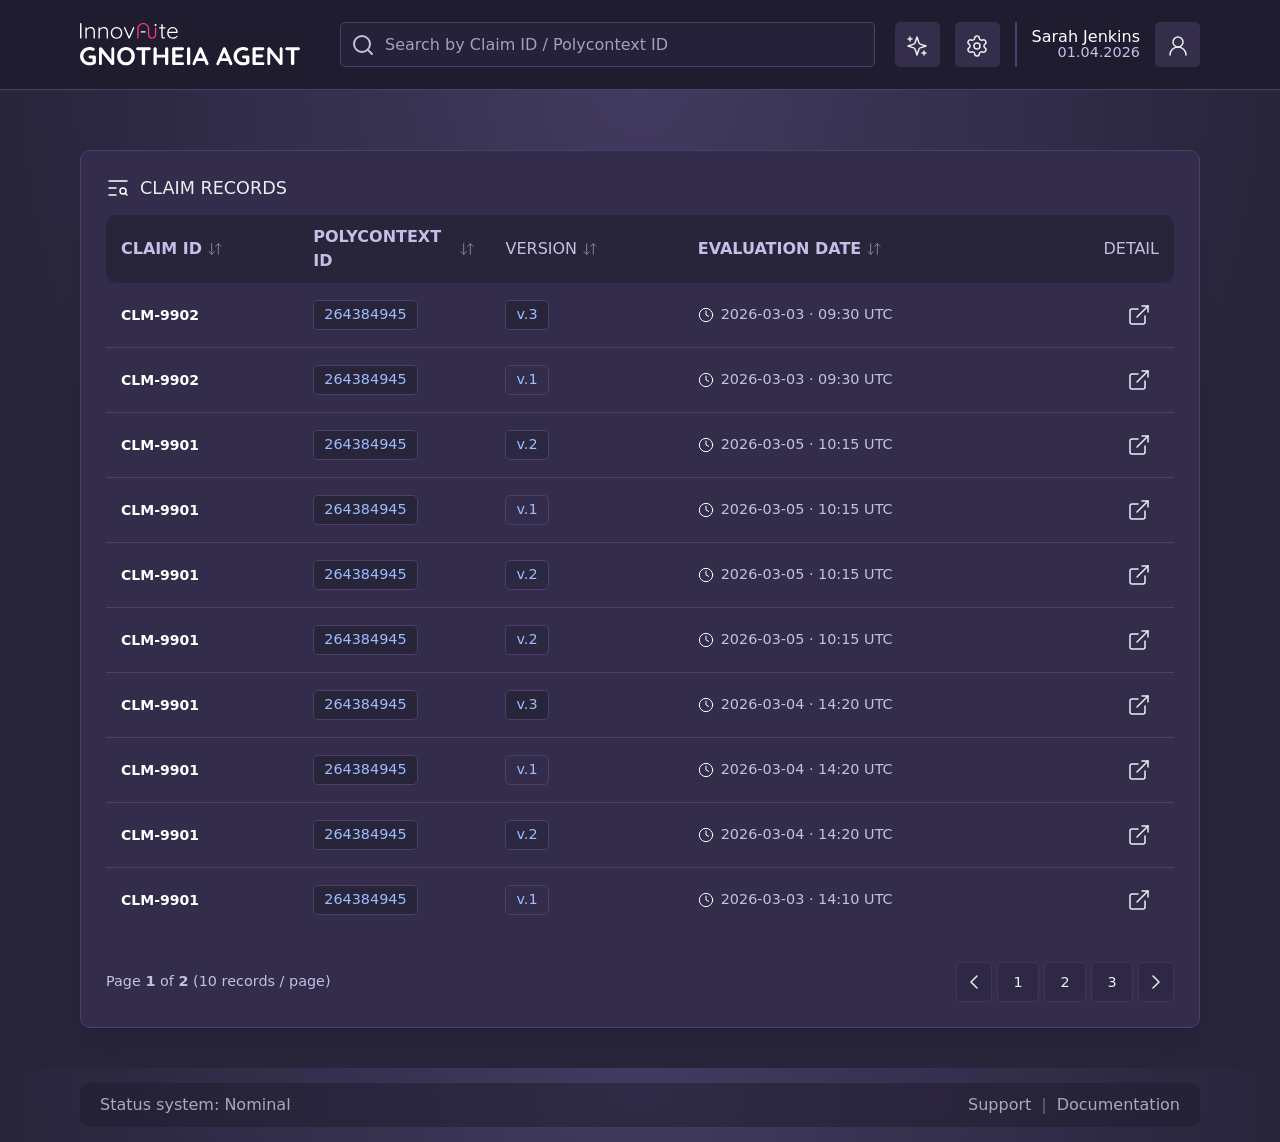
==== index.html @ ddb55e69 "Unify modal dialog system, add Markdown document viewer modal, fix HITL modal padding, and clean up " ====
<!DOCTYPE html>
<html data-wf-page="6a9562efbedcf8a93aca2d1b" data-wf-site="69aa2784ca12161ae1c2893b" lang="en">
<head>
  <meta charset="utf-8">
  <title>DASHBOARD</title>
  <meta content="width=device-width, initial-scale=1" name="viewport">
  <meta content="Webflow" name="generator">
  <link href="css/normalize.css" rel="stylesheet" type="text/css">
  <link href="css/webflow.css" rel="stylesheet" type="text/css">
  <link href="css/gnotheia.webflow.css" rel="stylesheet" type="text/css">
  <link href="css/responsive.css" rel="stylesheet" type="text/css">
  <link href="images/favicon.ico" rel="shortcut icon" type="image/x-icon">
  <link href="images/webclip.png" rel="apple-touch-icon">
</head>
<body class="body">
  <div data-collapse="medium" data-animation="default" data-duration="400" role="banner" class="brix---header-wrapper-lenka w-nav">
    <div class="brix---container-default w-container">
      <div class="brix---header-content-wrapper">
        <div class="div-block-36">
          <a href="index.html" aria-current="page" class="brix---header-logo-link w-nav-brand w--current"><img width="254" src="images/GA_Logo_v2.svg" alt="Gnotheia" class="brix---header-logo"></a>
          <div class="searchwrap">
            <div class="search_input">
              <div class="code-embed-8 w-embed"><svg xmlns="http://www.w3.org/2000/svg" width="24" height="24" viewbox="0 0 24 24" fill="none" stroke="currentColor" stroke-width="2" stroke-linecap="round" stroke-linejoin="round" class="lucide lucide-search-icon lucide-search">
                  <path d="m21 21-4.34-4.34"></path>
                  <circle cx="11" cy="11" r="8"></circle>
                </svg></div>
              <input type="search" class="search-input-field" placeholder="Search by Claim ID / Polycontext ID" aria-label="Search by Claim ID / Polycontext ID" data-table-filter="claimsTable">
            </div>
          </div>
          <div>
            <nav role="navigation" class="brix---header-menu-wrapper w-nav-menu">
              <ul role="list" class="brix---header-nav-menu-list">
                <li class="brix---header-nav-list-item hide_menu_item">
                  <div data-delay="0" data-hover="true" class="brix---dropdown-wrapper w-dropdown">
                    <div class="brix---dropdown-toggle w-dropdown-toggle">
                      <div>Resources</div><img alt="Icon Rounded Chevron Dark - BRIX Templates" src="images/line-rounded-chevron-down-black-brix-templates.svg" class="brix---dropdown-chevron">
                    </div>
                    <nav class="brix---dropdown-column-wrapper w-dropdown-list">
                      <div class="brix---dropdown-card">
                        <div class="brix---dropdown-pd">
                          <div class="w-layout-grid brix---dropdown-links-grid">
                            <a href="#" class="brix---dropdown-link w-dropdown-link">Mobile app</a>
                            <a href="#" class="brix---dropdown-link w-dropdown-link">Desktop app</a>
                            <a href="#" class="brix---dropdown-link w-dropdown-link">Multiple users</a>
                            <a href="#" class="brix---dropdown-link w-dropdown-link">Integrations</a>
                            <a href="#" class="brix---dropdown-link w-dropdown-link">Monthly reports</a>
                            <a href="#" class="brix---dropdown-link w-dropdown-link">Granular permissions</a>
                          </div>
                        </div>
                      </div>
                    </nav>
                  </div>
                </li>
                <li class="brix---header-nav-list-item">
                  <a href="explainability.html" class="user_btn w-inline-block" title="Explainability" aria-label="Explainability">
                    <div class="code-embed-8 w-embed"><svg xmlns="http://www.w3.org/2000/svg" width="24" height="24" viewbox="0 0 24 24" fill="none" stroke="currentColor" stroke-width="1.5" stroke-linecap="round" stroke-linejoin="round" class="lucide lucide-sparkles-icon lucide-sparkles">
                        <path d="m12 3-1.912 5.813a2 2 0 0 1-1.275 1.275L3 12l5.813 1.912a2 2 0 0 1 1.275 1.275L12 21l1.912-5.813a2 2 0 0 1 1.275-1.275L21 12l-5.813-1.912a2 2 0 0 1-1.275-1.275L12 3Z"></path>
                        <path d="M5 3v4"></path>
                        <path d="M19 17v4"></path>
                        <path d="M3 5h4"></path>
                        <path d="M17 19h4"></path>
                      </svg></div>
                  </a>
                </li>
                <li class="brix---header-nav-list-item">
                  <a href="rules-management.html" class="user_btn w-inline-block" title="Rules Management" aria-label="Rules Management">
                    <div class="code-embed-8 w-embed"><svg xmlns="http://www.w3.org/2000/svg" width="24" height="24" viewbox="0 0 24 24" fill="none" stroke="currentColor" stroke-width="1.5" stroke-linecap="round" stroke-linejoin="round" class="lucide lucide-settings-icon lucide-settings">
                        <path d="M9.671 4.136a2.34 2.34 0 0 1 4.659 0 2.34 2.34 0 0 0 3.319 1.915 2.34 2.34 0 0 1 2.33 4.033 2.34 2.34 0 0 0 0 3.831 2.34 2.34 0 0 1-2.33 4.033 2.34 2.34 0 0 0-3.319 1.915 2.34 2.34 0 0 1-4.659 0 2.34 2.34 0 0 0-3.32-1.915 2.34 2.34 0 0 1-2.33-4.033 2.34 2.34 0 0 0 0-3.831A2.34 2.34 0 0 1 6.35 6.051a2.34 2.34 0 0 0 3.319-1.915"></path>
                        <circle cx="12" cy="12" r="3"></circle>
                      </svg></div>
                  </a>
                </li>
                <li class="brix---header-nav-list-item">
                  <div class="div-block-75"></div>
                  <div class="user-wrap">
                    <div class="user_name">Sarah Jenkins</div>
                    <div class="user_status">01.04.2026</div>
                  </div>
                  <a href="#" class="user_btn w-inline-block" aria-label="User Profile">
                    <div class="code-embed-8 w-embed"><svg xmlns="http://www.w3.org/2000/svg" width="24" height="24" viewbox="0 0 24 24" fill="none" stroke="currentColor" stroke-width="1.5" stroke-linecap="round" stroke-linejoin="round" class="lucide lucide-user-round-icon lucide-user-round">
                        <circle cx="12" cy="8" r="5"></circle>
                        <path d="M20 21a8 8 0 0 0-16 0"></path>
                      </svg></div>
                  </a>
                </li>
              </ul>
            </nav>
            <div class="brix---hamburger-menu-wrapper w-nav-button" aria-label="Toggle navigation" role="button" tabindex="0">
              <div class="brix---hamburger-menu-bar-top"></div>
              <div class="brix---hamburger-menu-bar-bottom"></div>
            </div>
          </div>
        </div>
      </div>
    </div>
  </div>
  <section id="Work-Packages" class="s_work_packages">
    <div class="w-layout-blockcontainer container_new w-container">
      <div class="special_header"></div>
      <div class="content-wrap">
        <div class="object-box-copy">
          <div class="box_label_wrap">
            <div class="side-wrap-left">
              <div class="ico-header w-embed"><svg xmlns="http://www.w3.org/2000/svg" width="24" height="24" viewbox="0 0 24 24" fill="none" stroke="currentColor" stroke-width="1.5" stroke-linecap="round" stroke-linejoin="round" class="lucide lucide-text-search-icon lucide-text-search">
                  <path d="M21 5H3"></path>
                  <path d="M10 12H3"></path>
                  <path d="M10 19H3"></path>
                  <circle cx="17" cy="15" r="3"></circle>
                  <path d="m21 19-1.9-1.9"></path>
                </svg></div>
              <div class="text-block-2">CLAIM RECORDS</div>
            </div>
          </div>

          <!-- Semantic Responsive Table -->
          <div class="table-responsive">
            <table class="table_dash_wrap-copy" id="claimsTable">
              <thead>
                <tr>
                  <th>
                    <div class="column_wrap">
                      <div class="badge-label"><strong>CLAIM ID</strong></div>
                      <div class="code-embed-18 w-embed"><svg xmlns="http://www.w3.org/2000/svg" width="16" height="16" viewbox="0 0 24 24" fill="none" stroke="currentColor" stroke-width="1.5" stroke-linecap="round" stroke-linejoin="round" class="lucide lucide-arrow-down-up-icon lucide-arrow-down-up">
                          <path d="m3 16 4 4 4-4"></path>
                          <path d="M7 20V4"></path>
                          <path d="m21 8-4-4-4 4"></path>
                          <path d="M17 4v16"></path>
                        </svg></div>
                    </div>
                  </th>
                  <th>
                    <div class="column_wrap">
                      <div class="badge-label"><strong>POLYCONTEXT ID  </strong></div>
                      <div class="code-embed-18 w-embed"><svg xmlns="http://www.w3.org/2000/svg" width="16" height="16" viewbox="0 0 24 24" fill="none" stroke="currentColor" stroke-width="1.5" stroke-linecap="round" stroke-linejoin="round" class="lucide lucide-arrow-down-up-icon lucide-arrow-down-up">
                          <path d="m3 16 4 4 4-4"></path>
                          <path d="M7 20V4"></path>
                          <path d="m21 8-4-4-4 4"></path>
                          <path d="M17 4v16"></path>
                        </svg></div>
                    </div>
                  </th>
                  <th>
                    <div class="column_wrap">
                      <div class="badge-label">Version</div>
                      <div class="code-embed-18 w-embed"><svg xmlns="http://www.w3.org/2000/svg" width="16" height="16" viewbox="0 0 24 24" fill="none" stroke="currentColor" stroke-width="1.5" stroke-linecap="round" stroke-linejoin="round" class="lucide lucide-arrow-down-up-icon lucide-arrow-down-up">
                          <path d="m3 16 4 4 4-4"></path>
                          <path d="M7 20V4"></path>
                          <path d="m21 8-4-4-4 4"></path>
                          <path d="M17 4v16"></path>
                        </svg></div>
                    </div>
                  </th>
                  <th>
                    <div class="column_wrap">
                      <div class="badge-label"><strong> EVALUATION DATE</strong></div>
                      <div class="code-embed-18 w-embed"><svg xmlns="http://www.w3.org/2000/svg" width="16" height="16" viewbox="0 0 24 24" fill="none" stroke="currentColor" stroke-width="1.5" stroke-linecap="round" stroke-linejoin="round" class="lucide lucide-arrow-down-up-icon lucide-arrow-down-up">
                          <path d="m3 16 4 4 4-4"></path>
                          <path d="M7 20V4"></path>
                          <path d="m21 8-4-4-4 4"></path>
                          <path d="M17 4v16"></path>
                        </svg></div>
                    </div>
                  </th>
                  <th>
                    <div class="column_wrap right">
                      <div class="badge-label">Detail</div>
                    </div>
                  </th>
                </tr>
              </thead>
              <tbody>
                <tr class="clean">
                  <td>
                    <div class="data_wrap">
                      <div class="upline_wrtap-copy">
                        <div class="number">CLM-9902</div>
                      </div>
                    </div>
                  </td>
                  <td>
                    <div class="data-wrap">
                      <div class="company-tag">264384945</div>
                    </div>
                  </td>
                  <td>
                    <div class="data-wrap">
                      <div class="v _3">v.3</div>
                    </div>
                  </td>
                  <td>
                    <div class="ico-tags">
                      <div class="code-embed-14 w-embed"><svg xmlns="http://www.w3.org/2000/svg" width="16" height="16" viewbox="0 0 24 24" fill="none" stroke="currentColor" stroke-width="1.5" stroke-linecap="round" stroke-linejoin="round" class="lucide lucide-clock-icon lucide-clock">
                          <circle cx="12" cy="12" r="10"></circle>
                          <path d="M12 6v6l4 2"></path>
                        </svg></div>
                      <div class="red-only">2026-03-03 · 09:30 UTC</div>
                    </div>
                  </td>
                  <td>
                    <div class="column_wrap right">
                      <a href="claim-detail.html" class="btn_popup w-inline-block" title="View details for CLM-9902">
                        <div class="code-embed-8 w-embed"><svg xmlns="http://www.w3.org/2000/svg" width="24" height="24" viewbox="0 0 24 24" fill="none" stroke="currentColor" stroke-width="1.5" stroke-linecap="round" stroke-linejoin="round" class="lucide lucide-external-link-icon lucide-external-link">
                            <path d="M15 3h6v6"></path>
                            <path d="M10 14 21 3"></path>
                            <path d="M18 13v6a2 2 0 0 1-2 2H5a2 2 0 0 1-2-2V8a2 2 0 0 1 2-2h6"></path>
                          </svg></div>
                      </a>
                    </div>
                  </td>
                </tr>
                <tr class="clean">
                  <td>
                    <div class="data_wrap">
                      <div class="upline_wrtap-copy">
                        <div class="number">CLM-9902</div>
                      </div>
                    </div>
                  </td>
                  <td>
                    <div class="data-wrap">
                      <div class="company-tag">264384945</div>
                    </div>
                  </td>
                  <td>
                    <div class="data-wrap">
                      <div class="v">v.1</div>
                    </div>
                  </td>
                  <td>
                    <div class="ico-tags">
                      <div class="code-embed-14 w-embed"><svg xmlns="http://www.w3.org/2000/svg" width="16" height="16" viewbox="0 0 24 24" fill="none" stroke="currentColor" stroke-width="1.5" stroke-linecap="round" stroke-linejoin="round" class="lucide lucide-clock-icon lucide-clock">
                          <circle cx="12" cy="12" r="10"></circle>
                          <path d="M12 6v6l4 2"></path>
                        </svg></div>
                      <div class="red-only">2026-03-03 · 09:30 UTC</div>
                    </div>
                  </td>
                  <td>
                    <div class="column_wrap right">
                      <a href="claim-detail.html" class="btn_popup w-inline-block" title="View details for CLM-9902">
                        <div class="code-embed-8 w-embed"><svg xmlns="http://www.w3.org/2000/svg" width="24" height="24" viewbox="0 0 24 24" fill="none" stroke="currentColor" stroke-width="1.5" stroke-linecap="round" stroke-linejoin="round" class="lucide lucide-external-link-icon lucide-external-link">
                            <path d="M15 3h6v6"></path>
                            <path d="M10 14 21 3"></path>
                            <path d="M18 13v6a2 2 0 0 1-2 2H5a2 2 0 0 1-2-2V8a2 2 0 0 1 2-2h6"></path>
                          </svg></div>
                      </a>
                    </div>
                  </td>
                </tr>
                <tr class="clean">
                  <td>
                    <div class="data_wrap">
                      <div class="upline_wrtap-copy">
                        <div class="number">CLM-9901</div>
                      </div>
                    </div>
                  </td>
                  <td>
                    <div class="data-wrap">
                      <div class="company-tag">264384945</div>
                    </div>
                  </td>
                  <td>
                    <div class="data-wrap">
                      <div class="v _2">v.2</div>
                    </div>
                  </td>
                  <td>
                    <div class="ico-tags">
                      <div class="code-embed-14 w-embed"><svg xmlns="http://www.w3.org/2000/svg" width="16" height="16" viewbox="0 0 24 24" fill="none" stroke="currentColor" stroke-width="1.5" stroke-linecap="round" stroke-linejoin="round" class="lucide lucide-clock-icon lucide-clock">
                          <circle cx="12" cy="12" r="10"></circle>
                          <path d="M12 6v6l4 2"></path>
                        </svg></div>
                      <div class="red-only">2026-03-05 · 10:15 UTC</div>
                    </div>
                  </td>
                  <td>
                    <div class="column_wrap right">
                      <a href="claim-detail.html" class="btn_popup w-inline-block" title="View details for CLM-9901">
                        <div class="code-embed-8 w-embed"><svg xmlns="http://www.w3.org/2000/svg" width="24" height="24" viewbox="0 0 24 24" fill="none" stroke="currentColor" stroke-width="1.5" stroke-linecap="round" stroke-linejoin="round" class="lucide lucide-external-link-icon lucide-external-link">
                            <path d="M15 3h6v6"></path>
                            <path d="M10 14 21 3"></path>
                            <path d="M18 13v6a2 2 0 0 1-2 2H5a2 2 0 0 1-2-2V8a2 2 0 0 1 2-2h6"></path>
                          </svg></div>
                      </a>
                    </div>
                  </td>
                </tr>
                <tr class="clean">
                  <td>
                    <div class="data_wrap">
                      <div class="upline_wrtap-copy">
                        <div class="number">CLM-9901</div>
                      </div>
                    </div>
                  </td>
                  <td>
                    <div class="data-wrap">
                      <div class="company-tag">264384945</div>
                    </div>
                  </td>
                  <td>
                    <div class="data-wrap">
                      <div class="v">v.1</div>
                    </div>
                  </td>
                  <td>
                    <div class="ico-tags">
                      <div class="code-embed-14 w-embed"><svg xmlns="http://www.w3.org/2000/svg" width="16" height="16" viewbox="0 0 24 24" fill="none" stroke="currentColor" stroke-width="1.5" stroke-linecap="round" stroke-linejoin="round" class="lucide lucide-clock-icon lucide-clock">
                          <circle cx="12" cy="12" r="10"></circle>
                          <path d="M12 6v6l4 2"></path>
                        </svg></div>
                      <div class="red-only">2026-03-05 · 10:15 UTC</div>
                    </div>
                  </td>
                  <td>
                    <div class="column_wrap right">
                      <a href="claim-detail.html" class="btn_popup w-inline-block" title="View details for CLM-9901">
                        <div class="code-embed-8 w-embed"><svg xmlns="http://www.w3.org/2000/svg" width="24" height="24" viewbox="0 0 24 24" fill="none" stroke="currentColor" stroke-width="1.5" stroke-linecap="round" stroke-linejoin="round" class="lucide lucide-external-link-icon lucide-external-link">
                            <path d="M15 3h6v6"></path>
                            <path d="M10 14 21 3"></path>
                            <path d="M18 13v6a2 2 0 0 1-2 2H5a2 2 0 0 1-2-2V8a2 2 0 0 1 2-2h6"></path>
                          </svg></div>
                      </a>
                    </div>
                  </td>
                </tr>
                <tr class="clean">
                  <td>
                    <div class="data_wrap">
                      <div class="upline_wrtap-copy">
                        <div class="number">CLM-9901</div>
                      </div>
                    </div>
                  </td>
                  <td>
                    <div class="data-wrap">
                      <div class="company-tag">264384945</div>
                    </div>
                  </td>
                  <td>
                    <div class="data-wrap">
                      <div class="v _2">v.2</div>
                    </div>
                  </td>
                  <td>
                    <div class="ico-tags">
                      <div class="code-embed-14 w-embed"><svg xmlns="http://www.w3.org/2000/svg" width="16" height="16" viewbox="0 0 24 24" fill="none" stroke="currentColor" stroke-width="1.5" stroke-linecap="round" stroke-linejoin="round" class="lucide lucide-clock-icon lucide-clock">
                          <circle cx="12" cy="12" r="10"></circle>
                          <path d="M12 6v6l4 2"></path>
                        </svg></div>
                      <div class="red-only">2026-03-05 · 10:15 UTC</div>
                    </div>
                  </td>
                  <td>
                    <div class="column_wrap right">
                      <a href="claim-detail.html" class="btn_popup w-inline-block" title="View details for CLM-9901">
                        <div class="code-embed-8 w-embed"><svg xmlns="http://www.w3.org/2000/svg" width="24" height="24" viewbox="0 0 24 24" fill="none" stroke="currentColor" stroke-width="1.5" stroke-linecap="round" stroke-linejoin="round" class="lucide lucide-external-link-icon lucide-external-link">
                            <path d="M15 3h6v6"></path>
                            <path d="M10 14 21 3"></path>
                            <path d="M18 13v6a2 2 0 0 1-2 2H5a2 2 0 0 1-2-2V8a2 2 0 0 1 2-2h6"></path>
                          </svg></div>
                      </a>
                    </div>
                  </td>
                </tr>
                <tr class="clean">
                  <td>
                    <div class="data_wrap">
                      <div class="upline_wrtap-copy">
                        <div class="number">CLM-9901</div>
                      </div>
                    </div>
                  </td>
                  <td>
                    <div class="data-wrap">
                      <div class="company-tag">264384945</div>
                    </div>
                  </td>
                  <td>
                    <div class="data-wrap">
                      <div class="v _2">v.2</div>
                    </div>
                  </td>
                  <td>
                    <div class="ico-tags">
                      <div class="code-embed-14 w-embed"><svg xmlns="http://www.w3.org/2000/svg" width="16" height="16" viewbox="0 0 24 24" fill="none" stroke="currentColor" stroke-width="1.5" stroke-linecap="round" stroke-linejoin="round" class="lucide lucide-clock-icon lucide-clock">
                          <circle cx="12" cy="12" r="10"></circle>
                          <path d="M12 6v6l4 2"></path>
                        </svg></div>
                      <div class="red-only">2026-03-05 · 10:15 UTC</div>
                    </div>
                  </td>
                  <td>
                    <div class="column_wrap right">
                      <a href="claim-detail.html" class="btn_popup w-inline-block" title="View details for CLM-9901">
                        <div class="code-embed-8 w-embed"><svg xmlns="http://www.w3.org/2000/svg" width="24" height="24" viewbox="0 0 24 24" fill="none" stroke="currentColor" stroke-width="1.5" stroke-linecap="round" stroke-linejoin="round" class="lucide lucide-external-link-icon lucide-external-link">
                            <path d="M15 3h6v6"></path>
                            <path d="M10 14 21 3"></path>
                            <path d="M18 13v6a2 2 0 0 1-2 2H5a2 2 0 0 1-2-2V8a2 2 0 0 1 2-2h6"></path>
                          </svg></div>
                      </a>
                    </div>
                  </td>
                </tr>
                <tr class="clean">
                  <td>
                    <div class="data_wrap">
                      <div class="upline_wrtap-copy">
                        <div class="number">CLM-9901</div>
                      </div>
                    </div>
                  </td>
                  <td>
                    <div class="data-wrap">
                      <div class="company-tag">264384945</div>
                    </div>
                  </td>
                  <td>
                    <div class="data-wrap">
                      <div class="v _3">v.3</div>
                    </div>
                  </td>
                  <td>
                    <div class="ico-tags">
                      <div class="code-embed-14 w-embed"><svg xmlns="http://www.w3.org/2000/svg" width="16" height="16" viewbox="0 0 24 24" fill="none" stroke="currentColor" stroke-width="1.5" stroke-linecap="round" stroke-linejoin="round" class="lucide lucide-clock-icon lucide-clock">
                          <circle cx="12" cy="12" r="10"></circle>
                          <path d="M12 6v6l4 2"></path>
                        </svg></div>
                      <div class="red-only">2026-03-04 · 14:20 UTC</div>
                    </div>
                  </td>
                  <td>
                    <div class="column_wrap right">
                      <a href="claim-detail.html" class="btn_popup w-inline-block" title="View details for CLM-9901">
                        <div class="code-embed-8 w-embed"><svg xmlns="http://www.w3.org/2000/svg" width="24" height="24" viewbox="0 0 24 24" fill="none" stroke="currentColor" stroke-width="1.5" stroke-linecap="round" stroke-linejoin="round" class="lucide lucide-external-link-icon lucide-external-link">
                            <path d="M15 3h6v6"></path>
                            <path d="M10 14 21 3"></path>
                            <path d="M18 13v6a2 2 0 0 1-2 2H5a2 2 0 0 1-2-2V8a2 2 0 0 1 2-2h6"></path>
                          </svg></div>
                      </a>
                    </div>
                  </td>
                </tr>
                <tr class="clean">
                  <td>
                    <div class="data_wrap">
                      <div class="upline_wrtap-copy">
                        <div class="number">CLM-9901</div>
                      </div>
                    </div>
                  </td>
                  <td>
                    <div class="data-wrap">
                      <div class="company-tag">264384945</div>
                    </div>
                  </td>
                  <td>
                    <div class="data-wrap">
                      <div class="v">v.1</div>
                    </div>
                  </td>
                  <td>
                    <div class="ico-tags">
                      <div class="code-embed-14 w-embed"><svg xmlns="http://www.w3.org/2000/svg" width="16" height="16" viewbox="0 0 24 24" fill="none" stroke="currentColor" stroke-width="1.5" stroke-linecap="round" stroke-linejoin="round" class="lucide lucide-clock-icon lucide-clock">
                          <circle cx="12" cy="12" r="10"></circle>
                          <path d="M12 6v6l4 2"></path>
                        </svg></div>
                      <div class="red-only">2026-03-04 · 14:20 UTC</div>
                    </div>
                  </td>
                  <td>
                    <div class="column_wrap right">
                      <a href="claim-detail.html" class="btn_popup w-inline-block" title="View details for CLM-9901">
                        <div class="code-embed-8 w-embed"><svg xmlns="http://www.w3.org/2000/svg" width="24" height="24" viewbox="0 0 24 24" fill="none" stroke="currentColor" stroke-width="1.5" stroke-linecap="round" stroke-linejoin="round" class="lucide lucide-external-link-icon lucide-external-link">
                            <path d="M15 3h6v6"></path>
                            <path d="M10 14 21 3"></path>
                            <path d="M18 13v6a2 2 0 0 1-2 2H5a2 2 0 0 1-2-2V8a2 2 0 0 1 2-2h6"></path>
                          </svg></div>
                      </a>
                    </div>
                  </td>
                </tr>
                <tr class="clean">
                  <td>
                    <div class="data_wrap">
                      <div class="upline_wrtap-copy">
                        <div class="number">CLM-9901</div>
                      </div>
                    </div>
                  </td>
                  <td>
                    <div class="data-wrap">
                      <div class="company-tag">264384945</div>
                    </div>
                  </td>
                  <td>
                    <div class="data-wrap">
                      <div class="v _2">v.2</div>
                    </div>
                  </td>
                  <td>
                    <div class="ico-tags">
                      <div class="code-embed-14 w-embed"><svg xmlns="http://www.w3.org/2000/svg" width="16" height="16" viewbox="0 0 24 24" fill="none" stroke="currentColor" stroke-width="1.5" stroke-linecap="round" stroke-linejoin="round" class="lucide lucide-clock-icon lucide-clock">
                          <circle cx="12" cy="12" r="10"></circle>
                          <path d="M12 6v6l4 2"></path>
                        </svg></div>
                      <div class="red-only">2026-03-04 · 14:20 UTC</div>
                    </div>
                  </td>
                  <td>
                    <div class="column_wrap right">
                      <a href="claim-detail.html" class="btn_popup w-inline-block" title="View details for CLM-9901">
                        <div class="code-embed-8 w-embed"><svg xmlns="http://www.w3.org/2000/svg" width="24" height="24" viewbox="0 0 24 24" fill="none" stroke="currentColor" stroke-width="1.5" stroke-linecap="round" stroke-linejoin="round" class="lucide lucide-external-link-icon lucide-external-link">
                            <path d="M15 3h6v6"></path>
                            <path d="M10 14 21 3"></path>
                            <path d="M18 13v6a2 2 0 0 1-2 2H5a2 2 0 0 1-2-2V8a2 2 0 0 1 2-2h6"></path>
                          </svg></div>
                      </a>
                    </div>
                  </td>
                </tr>
                <tr class="clean last">
                  <td>
                    <div class="data_wrap">
                      <div class="upline_wrtap-copy">
                        <div class="number">CLM-9901</div>
                      </div>
                    </div>
                  </td>
                  <td>
                    <div class="data-wrap">
                      <div class="company-tag">264384945</div>
                    </div>
                  </td>
                  <td>
                    <div class="data-wrap">
                      <div class="v">v.1</div>
                    </div>
                  </td>
                  <td>
                    <div class="ico-tags">
                      <div class="code-embed-14 w-embed"><svg xmlns="http://www.w3.org/2000/svg" width="16" height="16" viewbox="0 0 24 24" fill="none" stroke="currentColor" stroke-width="1.5" stroke-linecap="round" stroke-linejoin="round" class="lucide lucide-clock-icon lucide-clock">
                          <circle cx="12" cy="12" r="10"></circle>
                          <path d="M12 6v6l4 2"></path>
                        </svg></div>
                      <div class="red-only">2026-03-03 · 14:10 UTC</div>
                    </div>
                  </td>
                  <td>
                    <div class="column_wrap right">
                      <a href="claim-detail.html" class="btn_popup w-inline-block" title="View details for CLM-9901">
                        <div class="code-embed-8 w-embed"><svg xmlns="http://www.w3.org/2000/svg" width="24" height="24" viewbox="0 0 24 24" fill="none" stroke="currentColor" stroke-width="1.5" stroke-linecap="round" stroke-linejoin="round" class="lucide lucide-external-link-icon lucide-external-link">
                            <path d="M15 3h6v6"></path>
                            <path d="M10 14 21 3"></path>
                            <path d="M18 13v6a2 2 0 0 1-2 2H5a2 2 0 0 1-2-2V8a2 2 0 0 1 2-2h6"></path>
                          </svg></div>
                      </a>
                    </div>
                  </td>
                </tr>
              </tbody>
            </table>
          </div>

          <div class="spacer_div"></div>
          <div class="button-wrap">
            <div class="text-block-3">Page <strong>1</strong> of <strong>2</strong> (10 records / page)</div>
            <div class="button_wrap short_space">
              <a href="#" class="paging_btn narrow w-inline-block" aria-label="Previous page">
                <div class="code-embed-8 w-embed"><svg xmlns="http://www.w3.org/2000/svg" width="24" height="24" viewbox="0 0 24 24" fill="none" stroke="currentColor" stroke-width="1.5" stroke-linecap="round" stroke-linejoin="round" class="lucide lucide-chevron-left-icon lucide-chevron-left">
                    <path d="m15 18-6-6 6-6"></path>
                  </svg></div>
              </a>
              <a href="#" class="paging_btn w-inline-block">
                <div>1</div>
              </a>
              <a href="#" class="paging_btn w-inline-block">
                <div>2</div>
              </a>
              <a href="#" class="paging_btn w-inline-block">
                <div>3</div>
              </a>
              <a href="#" class="paging_btn narrow w-inline-block" aria-label="Next page">
                <div class="code-embed-8 w-embed"><svg xmlns="http://www.w3.org/2000/svg" width="24" height="24" viewbox="0 0 24 24" fill="none" stroke="currentColor" stroke-width="1.5" stroke-linecap="round" stroke-linejoin="round" class="lucide lucide-chevron-right-icon lucide-chevron-right">
                    <path d="m9 18 6-6-6-6"></path>
                  </svg></div>
              </a>
            </div>
          </div>
        </div>
      </div>
    </div>
  </section>
  <section id="Contacts" class="s_footer">
    <div class="w-layout-blockcontainer container w-container">
      <div class="div-block-23">
        <div class="div-block-29">
          <div class="div-block-63">
            <p class="footer-description">Status system: Nominal</p>
          </div>
          <div class="div-block-63">
            <p class="footer-description">
              <a href="#" class="link_footer">Support</a>
            </p>
            <p class="footer-separator hide">|</p>
            <a href="#" class="link_footer">Documentation</a>
          </div>
        </div>
      </div>
    </div>
  </section>
  <!-- Modal: Document Preview (Markdown Viewer) -->
  <div class="popup_wraper" id="claimModal">
    <div class="popup_close_overlay"></div>
    <div aria-labelledby="modal-title" role="dialog" aria-modal="true" class="popup modal-xl">
      <div class="header_wrapper">
        <div class="div-block-69">
          <h2 class="heading-1-copy"><span>CLAIM ID: CLM-9902</span> <span class="text-span-4">• Accident Loss</span></h2>
          <div class="red-only">POLYCONTEXT ID: <span class="white-text">264384944</span></div>
        </div>
        <div class="div-block-68">
          <button arial-label="close dialog" class="button btn-close-modal">
            <div class="code-embed-15 w-embed"><svg xmlns="http://www.w3.org/2000/svg" width="24" height="24" viewbox="0 0 24 24" fill="none" stroke="currentColor" stroke-width="1.5" stroke-linecap="round" stroke-linejoin="round" class="lucide lucide-x-icon lucide-x">
                <path d="M18 6 6 18"></path>
                <path d="m6 6 12 12"></path>
              </svg></div>
          </button>
        </div>
      </div>
      
      <div class="modal-body markdown-view">
        <div class="md-title-banner">
          <div class="md-doc-heading">AI PRE-ASSESSMENT REPORT (POLYCONTEXT SUMMARY)</div>
          <div class="md-meta-badges">
            <span class="status-badge complete">Settlement Approved</span>
            <span class="company-tag code">CLM-9902</span>
            <span class="mini-tag">POLYCONTEXT 264384944</span>
            <span class="version-pill">v.3</span>
          </div>
        </div>

        <div class="md-section-title">
          <span>1. Header &amp; Claim/Policy at a Glance</span>
        </div>
        <div class="md-section-desc">
          Key governance parameters, loss dates, and active policy coverages isolated for immediate adjuster audit context.
        </div>

        <div class="md-grid-two">
          <div class="md-card">
            <div class="md-group-heading">Governance &amp; Pipeline</div>
            <div class="md-kv-row">
              <span class="md-kv-label">Report ID</span>
              <span class="md-kv-value"><code class="md-code">DOC-264384944-001</code></span>
            </div>
            <div class="md-kv-row">
              <span class="md-kv-label">Pipeline Version</span>
              <span class="md-kv-value"><code class="md-code">v4.1.0</code></span>
            </div>
            <div class="md-kv-row">
              <span class="md-kv-label">Generated At</span>
              <span class="md-kv-value">2026-02-17 11:05:00 UTC</span>
            </div>
            <div class="md-kv-row">
              <span class="md-kv-label">Claim Status</span>
              <span class="md-kv-value" style="color: #6ee7b7; font-weight: 600;">Validation_Passed</span>
            </div>
          </div>

          <div class="md-card">
            <div class="md-group-heading">Claim Parameters</div>
            <div class="md-kv-row">
              <span class="md-kv-label">Claim ID</span>
              <span class="md-kv-value"><code class="md-code">CLM-9902</code></span>
            </div>
            <div class="md-kv-row">
              <span class="md-kv-label">Insured Party</span>
              <span class="md-kv-value">Lenka Nováková</span>
            </div>
            <div class="md-kv-row">
              <span class="md-kv-label">Date of Loss</span>
              <span class="md-kv-value">2026-02-15</span>
            </div>
            <div class="md-kv-row">
              <span class="md-kv-label">Incident Summary</span>
              <span class="md-kv-value">Water damage from severed drainage pipe.</span>
            </div>
          </div>
        </div>

        <div class="md-grid-two">
          <div class="md-card">
            <div class="md-group-heading">Policy Contract Details</div>
            <div class="md-kv-row">
              <span class="md-kv-label">Policy ID</span>
              <span class="md-kv-value"><code class="md-code">POL-264384944</code></span>
            </div>
            <div class="md-kv-row">
              <span class="md-kv-label">Product Name</span>
              <span class="md-kv-value">Home Insurance Plus</span>
            </div>
            <div class="md-kv-row">
              <span class="md-kv-label">Policy Status</span>
              <span class="md-kv-value" style="color: #6ee7b7; font-weight: 600;">Active</span>
            </div>
            <div class="md-kv-row">
              <span class="md-kv-label">Coverage Period</span>
              <span class="md-kv-value">2025-01-01 to 2027-01-01</span>
            </div>
          </div>

          <div class="md-card">
            <div class="md-group-heading">Evaluation Model &amp; Prompt</div>
            <div class="md-kv-row">
              <span class="md-kv-label">Model Engine</span>
              <span class="md-kv-value"><code class="md-code">GPT-4-GNOTHEA-v2</code></span>
            </div>
            <div class="md-kv-row">
              <span class="md-kv-label">Prompt Template</span>
              <span class="md-kv-value"><code class="md-code">PTM-000042</code></span>
            </div>
            <div class="md-kv-row">
              <span class="md-kv-label">Trace ID</span>
              <span class="md-kv-value" style="font-family: monospace; font-size: 0.78rem; color: #85809b;">4bf92f3577b34da6</span>
            </div>
            <div class="md-kv-row">
              <span class="md-kv-label">Rules Passed</span>
              <span class="md-kv-value" style="color: #6ee7b7; font-weight: 600;">2 / 2 Passed (100%)</span>
            </div>
          </div>
        </div>

        <div class="md-section-title">
          <span>2. Process Flow Overview (Value Stream)</span>
        </div>
        <div class="md-section-desc">
          Sequential audit trail through formal automated pipeline gates:
        </div>

        <div class="md-flow-wrap">
          <div class="md-flow-step">
            <span>Registration</span>
            <span style="color: #6ee7b7;">✓</span>
          </div>
          <span class="md-flow-arrow">➔</span>
          <div class="md-flow-step">
            <span>Doc Ingestion</span>
            <span style="color: #6ee7b7;">✓</span>
          </div>
          <span class="md-flow-arrow">➔</span>
          <div class="md-flow-step">
            <span>Policy Match</span>
            <span style="color: #6ee7b7;">✓</span>
          </div>
          <span class="md-flow-arrow">➔</span>
          <div class="md-flow-step active">
            <span>Rule Evaluation (v.3)</span>
            <span style="color: #ee3b76;">⚙️</span>
          </div>
          <span class="md-flow-arrow">➔</span>
          <div class="md-flow-step">
            <span>HITL Validation</span>
            <span>⚪</span>
          </div>
          <span class="md-flow-arrow">➔</span>
          <div class="md-flow-step">
            <span>Settlement</span>
            <span>⚪</span>
          </div>
        </div>

        <div class="md-section-title">
          <span>3. Evidence &amp; Reasoning Log</span>
        </div>
        <div class="md-callout">
          <strong>Inspection Finding (Reasoning 1 - DOC-264384944-003):</strong><br>
          Inspection notes confirm that drainage pipes remained patent and no water ingress contributed to the structural failure, isolating the event to seismic activity covered under Clause 4.2.
        </div>
      </div>

      <div class="modal-footer">
        <div class="red-only" style="font-size: 0.78rem;">Markdown Document • UTF-8 • Verified Polycontext Evidence</div>
        <div style="display: flex; gap: 8px;">
          <a href="#" class="button_gn btn-close-modal w-inline-block">
            <div>Close</div>
          </a>
        </div>
      </div>
    </div>
  </div>
  <script src="js/app.js"></script>
</body>
</html>
---- css/webflow.css ----
@font-face {
  font-family: 'webflow-icons';
  src: url("[data-uri]") format('truetype');
  font-weight: normal;
  font-style: normal;
}
[class^="w-icon-"],
[class*=" w-icon-"] {
  /* use !important to prevent issues with browser extensions that change fonts */
  font-family: 'webflow-icons' !important;
  speak: none;
  font-style: normal;
  font-weight: normal;
  font-variant: normal;
  text-transform: none;
  line-height: 1;
  /* Better Font Rendering =========== */
  -webkit-font-smoothing: antialiased;
  -moz-osx-font-smoothing: grayscale;
}
.w-icon-slider-right:before {
  content: "\e600";
}
.w-icon-slider-left:before {
  content: "\e601";
}
.w-icon-nav-menu:before {
  content: "\e602";
}
.w-icon-arrow-down:before,
.w-icon-dropdown-toggle:before {
  content: "\e603";
}
.w-icon-file-upload-remove:before {
  content: "\e900";
}
.w-icon-file-upload-icon:before {
  content: "\e903";
}
* {
  -webkit-box-sizing: border-box;
  -moz-box-sizing: border-box;
  box-sizing: border-box;
}
html {
  height: 100%;
}
body {
  margin: 0;
  min-height: 100%;
  background-color: #fff;
  font-family: Arial, sans-serif;
  font-size: 14px;
  line-height: 20px;
  color: #333;
}
img {
  max-width: 100%;
  vertical-align: middle;
  display: inline-block;
}
html.w-mod-touch * {
  background-attachment: scroll !important;
}
.w-block {
  display: block;
}
.w-inline-block {
  max-width: 100%;
  display: inline-block;
}
.w-clearfix:before,
.w-clearfix:after {
  content: " ";
  display: table;
  grid-column-start: 1;
  grid-row-start: 1;
  grid-column-end: 2;
  grid-row-end: 2;
}
.w-clearfix:after {
  clear: both;
}
.w-hidden {
  display: none;
}
.w-button {
  display: inline-block;
  padding: 9px 15px;
  background-color: #3898EC;
  color: white;
  border: 0;
  line-height: inherit;
  text-decoration: none;
  cursor: pointer;
  border-radius: 0;
}
input.w-button {
  -webkit-appearance: button;
}
:where(button.w-popover-trigger) {
  background-color: transparent;
  border: 0;
  color: inherit;
  cursor: pointer;
  font: inherit;
  line-height: inherit;
  margin: 0;
  padding: 0;
  text-align: inherit;
  text-decoration: inherit;
}
.w-popover {
  position-anchor: none;
}
.w-popover[popover]:not(:popover-open) {
  display: none;
}
html[data-w-dynpage] [data-w-cloak] {
  color: transparent !important;
}
.w-code-block {
  margin: unset;
}
pre.w-code-block code {
  all: inherit;
}
pre.w-code-block code > span {
  display: block !important;
}
.w-optimization {
  display: contents;
}
.w-webflow-badge,
.w-webflow-badge > img {
  box-sizing: unset;
  width: unset;
  height: unset;
  max-height: unset;
  max-width: unset;
  min-height: unset;
  min-width: unset;
  margin: unset;
  padding: unset;
  float: unset;
  clear: unset;
  border: unset;
  border-radius: unset;
  background: unset;
  background-image: unset;
  background-position: unset;
  background-size: unset;
  background-repeat: unset;
  background-origin: unset;
  background-clip: unset;
  background-attachment: unset;
  background-color: unset;
  box-shadow: unset;
  transform: unset;
  transition: unset;
  direction: unset;
  font-family: unset;
  font-weight: unset;
  color: unset;
  font-size: unset;
  line-height: unset;
  font-style: unset;
  font-variant: unset;
  text-align: unset;
  letter-spacing: unset;
  text-decoration: unset;
  text-indent: unset;
  text-transform: unset;
  list-style-type: unset;
  text-shadow: unset;
  vertical-align: unset;
  cursor: unset;
  white-space: unset;
  word-break: unset;
  word-spacing: unset;
  word-wrap: unset;
}
.w-webflow-badge {
  position: fixed !important;
  display: inline-block !important;
  visibility: visible !important;
  opacity: 1 !important;
  z-index: 2147483647 !important;
  top: auto !important;
  right: 12px !important;
  bottom: 12px !important;
  left: auto !important;
  color: #aaadb0 !important;
  background-color: #fff !important;
  border-radius: 3px !important;
  padding: 6px !important;
  font-size: 12px !important;
  line-height: 14px !important;
  text-decoration: none !important;
  transform: none !important;
  margin: 0 !important;
  width: auto !important;
  height: auto !important;
  overflow: unset !important;
  white-space: nowrap;
  box-shadow: 0 0 0 1px rgba(0, 0, 0, 0.1), 0px 1px 3px rgba(0, 0, 0, 0.1);
  cursor: pointer;
}
.w-webflow-badge > img {
  position: unset;
  display: inline-block !important;
  visibility: unset !important;
  opacity: 1 !important;
  vertical-align: middle !important;
}
h1,
h2,
h3,
h4,
h5,
h6 {
  font-weight: bold;
  margin-bottom: 10px;
}
h1 {
  font-size: 38px;
  line-height: 44px;
  margin-top: 20px;
}
h2 {
  font-size: 32px;
  line-height: 36px;
  margin-top: 20px;
}
h3 {
  font-size: 24px;
  line-height: 30px;
  margin-top: 20px;
}
h4 {
  font-size: 18px;
  line-height: 24px;
  margin-top: 10px;
}
h5 {
  font-size: 14px;
  line-height: 20px;
  margin-top: 10px;
}
h6 {
  font-size: 12px;
  line-height: 18px;
  margin-top: 10px;
}
p {
  margin-top: 0;
  margin-bottom: 10px;
}
blockquote {
  margin: 0 0 10px 0;
  padding: 10px 20px;
  border-left: 5px solid #E2E2E2;
  font-size: 18px;
  line-height: 22px;
}
figure {
  margin: 0;
  margin-bottom: 10px;
}
figcaption {
  margin-top: 5px;
  text-align: center;
}
ul,
ol {
  margin-top: 0px;
  margin-bottom: 10px;
  padding-left: 40px;
}
.w-list-unstyled {
  padding-left: 0;
  list-style: none;
}
.w-embed:before,
.w-embed:after {
  content: " ";
  display: table;
  grid-column-start: 1;
  grid-row-start: 1;
  grid-column-end: 2;
  grid-row-end: 2;
}
.w-embed:after {
  clear: both;
}
.w-video {
  width: 100%;
  position: relative;
  padding: 0;
}
.w-video iframe,
.w-video object,
.w-video embed {
  position: absolute;
  top: 0;
  left: 0;
  width: 100%;
  height: 100%;
  border: none;
}
fieldset {
  padding: 0;
  margin: 0;
  border: 0;
}
button,
[type='button'],
[type='reset'] {
  border: 0;
  cursor: pointer;
  -webkit-appearance: button;
}
.w-form {
  margin: 0 0 15px;
}
.w-form-done {
  display: none;
  padding: 20px;
  text-align: center;
  background-color: #dddddd;
}
.w-form-fail {
  display: none;
  margin-top: 10px;
  padding: 10px;
  background-color: #ffdede;
}
label {
  display: block;
  margin-bottom: 5px;
  font-weight: bold;
}
.w-input,
.w-select {
  display: block;
  width: 100%;
  height: 38px;
  padding: 8px 12px;
  margin-bottom: 10px;
  font-size: 14px;
  line-height: 1.42857143;
  color: #333333;
  vertical-align: middle;
  background-color: #ffffff;
  border: 1px solid #cccccc;
}
.w-input::placeholder,
.w-select::placeholder {
  color: #999;
}
.w-input:focus,
.w-select:focus {
  border-color: #3898EC;
  outline: 0;
}
.w-input[disabled],
.w-select[disabled],
.w-input[readonly],
.w-select[readonly],
fieldset[disabled] .w-input,
fieldset[disabled] .w-select {
  cursor: not-allowed;
}
.w-input[disabled]:not(.w-input-disabled),
.w-select[disabled]:not(.w-input-disabled),
.w-input[readonly],
.w-select[readonly],
fieldset[disabled]:not(.w-input-disabled) .w-input,
fieldset[disabled]:not(.w-input-disabled) .w-select {
  background-color: #eeeeee;
}
textarea.w-input,
textarea.w-select {
  height: auto;
}
.w-select {
  background-color: #f3f3f3;
}
.w-select[multiple] {
  height: auto;
}
.w-form-label {
  display: inline-block;
  cursor: pointer;
  font-weight: normal;
  margin-bottom: 0px;
}
.w-radio {
  display: block;
  margin-bottom: 5px;
  padding-left: 20px;
}
.w-radio:before,
.w-radio:after {
  content: " ";
  display: table;
  grid-column-start: 1;
  grid-row-start: 1;
  grid-column-end: 2;
  grid-row-end: 2;
}
.w-radio:after {
  clear: both;
}
.w-radio-input {
  margin: 4px 0 0;
  line-height: normal;
  float: left;
  margin-left: -20px;
}
.w-radio-input {
  margin-top: 3px;
}
.w-file-upload {
  display: block;
  margin-bottom: 10px;
}
.w-file-upload-input {
  width: 0.1px;
  height: 0.1px;
  opacity: 0;
  overflow: hidden;
  position: absolute;
  z-index: -100;
}
.w-file-upload-default,
.w-file-upload-uploading,
.w-file-upload-success {
  display: inline-block;
  color: #333333;
}
.w-file-upload-error {
  display: block;
  margin-top: 10px;
}
.w-file-upload-default.w-hidden,
.w-file-upload-uploading.w-hidden,
.w-file-upload-error.w-hidden,
.w-file-upload-success.w-hidden {
  display: none;
}
.w-file-upload-uploading-btn {
  display: flex;
  font-size: 14px;
  font-weight: normal;
  cursor: pointer;
  margin: 0;
  padding: 8px 12px;
  border: 1px solid #cccccc;
  background-color: #fafafa;
}
.w-file-upload-file {
  display: flex;
  flex-grow: 1;
  justify-content: space-between;
  margin: 0;
  padding: 8px 9px 8px 11px;
  border: 1px solid #cccccc;
  background-color: #fafafa;
}
.w-file-upload-file-name {
  font-size: 14px;
  font-weight: normal;
  display: block;
}
.w-file-remove-link {
  margin-top: 3px;
  margin-left: 10px;
  width: auto;
  height: auto;
  padding: 3px;
  display: block;
  cursor: pointer;
}
.w-icon-file-upload-remove {
  margin: auto;
  font-size: 10px;
}
.w-file-upload-error-msg {
  display: inline-block;
  color: #ea384c;
  padding: 2px 0;
}
.w-file-upload-info {
  display: inline-block;
  line-height: 38px;
  padding: 0 12px;
}
.w-file-upload-label {
  display: inline-block;
  font-size: 14px;
  font-weight: normal;
  cursor: pointer;
  margin: 0;
  padding: 8px 12px;
  border: 1px solid #cccccc;
  background-color: #fafafa;
}
.w-icon-file-upload-icon,
.w-icon-file-upload-uploading {
  display: inline-block;
  margin-right: 8px;
  width: 20px;
}
.w-icon-file-upload-uploading {
  height: 20px;
}
.w-container {
  margin-left: auto;
  margin-right: auto;
  max-width: 940px;
}
.w-container:before,
.w-container:after {
  content: " ";
  display: table;
  grid-column-start: 1;
  grid-row-start: 1;
  grid-column-end: 2;
  grid-row-end: 2;
}
.w-container:after {
  clear: both;
}
.w-container .w-row {
  margin-left: -10px;
  margin-right: -10px;
}
.w-row:before,
.w-row:after {
  content: " ";
  display: table;
  grid-column-start: 1;
  grid-row-start: 1;
  grid-column-end: 2;
  grid-row-end: 2;
}
.w-row:after {
  clear: both;
}
.w-row .w-row {
  margin-left: 0;
  margin-right: 0;
}
.w-col {
  position: relative;
  float: left;
  width: 100%;
  min-height: 1px;
  padding-left: 10px;
  padding-right: 10px;
}
.w-col .w-col {
  padding-left: 0;
  padding-right: 0;
}
.w-col-1 {
  width: 8.33333333%;
}
.w-col-2 {
  width: 16.66666667%;
}
.w-col-3 {
  width: 25%;
}
.w-col-4 {
  width: 33.33333333%;
}
.w-col-5 {
  width: 41.66666667%;
}
.w-col-6 {
  width: 50%;
}
.w-col-7 {
  width: 58.33333333%;
}
.w-col-8 {
  width: 66.66666667%;
}
.w-col-9 {
  width: 75%;
}
.w-col-10 {
  width: 83.33333333%;
}
.w-col-11 {
  width: 91.66666667%;
}
.w-col-12 {
  width: 100%;
}
.w-hidden-main {
  display: none !important;
}
@media screen and (max-width: 991px) {
  .w-container {
    max-width: 728px;
  }
  .w-hidden-main {
    display: inherit !important;
  }
  .w-hidden-medium {
    display: none !important;
  }
  .w-col-medium-1 {
    width: 8.33333333%;
  }
  .w-col-medium-2 {
    width: 16.66666667%;
  }
  .w-col-medium-3 {
    width: 25%;
  }
  .w-col-medium-4 {
    width: 33.33333333%;
  }
  .w-col-medium-5 {
    width: 41.66666667%;
  }
  .w-col-medium-6 {
    width: 50%;
  }
  .w-col-medium-7 {
    width: 58.33333333%;
  }
  .w-col-medium-8 {
    width: 66.66666667%;
  }
  .w-col-medium-9 {
    width: 75%;
  }
  .w-col-medium-10 {
    width: 83.33333333%;
  }
  .w-col-medium-11 {
    width: 91.66666667%;
  }
  .w-col-medium-12 {
    width: 100%;
  }
  .w-col-stack {
    width: 100%;
    left: auto;
    right: auto;
  }
}
@media screen and (max-width: 767px) {
  .w-hidden-main {
    display: inherit !important;
  }
  .w-hidden-medium {
    display: inherit !important;
  }
  .w-hidden-small {
    display: none !important;
  }
  .w-row,
  .w-container .w-row {
    margin-left: 0;
    margin-right: 0;
  }
  .w-col {
    width: 100%;
    left: auto;
    right: auto;
  }
  .w-col-small-1 {
    width: 8.33333333%;
  }
  .w-col-small-2 {
    width: 16.66666667%;
  }
  .w-col-small-3 {
    width: 25%;
  }
  .w-col-small-4 {
    width: 33.33333333%;
  }
  .w-col-small-5 {
    width: 41.66666667%;
  }
  .w-col-small-6 {
    width: 50%;
  }
  .w-col-small-7 {
    width: 58.33333333%;
  }
  .w-col-small-8 {
    width: 66.66666667%;
  }
  .w-col-small-9 {
    width: 75%;
  }
  .w-col-small-10 {
    width: 83.33333333%;
  }
  .w-col-small-11 {
    width: 91.66666667%;
  }
  .w-col-small-12 {
    width: 100%;
  }
}
@media screen and (max-width: 479px) {
  .w-container {
    max-width: none;
  }
  .w-hidden-main {
    display: inherit !important;
  }
  .w-hidden-medium {
    display: inherit !important;
  }
  .w-hidden-small {
    display: inherit !important;
  }
  .w-hidden-tiny {
    display: none !important;
  }
  .w-col {
    width: 100%;
  }
  .w-col-tiny-1 {
    width: 8.33333333%;
  }
  .w-col-tiny-2 {
    width: 16.66666667%;
  }
  .w-col-tiny-3 {
    width: 25%;
  }
  .w-col-tiny-4 {
    width: 33.33333333%;
  }
  .w-col-tiny-5 {
    width: 41.66666667%;
  }
  .w-col-tiny-6 {
    width: 50%;
  }
  .w-col-tiny-7 {
    width: 58.33333333%;
  }
  .w-col-tiny-8 {
    width: 66.66666667%;
  }
  .w-col-tiny-9 {
    width: 75%;
  }
  .w-col-tiny-10 {
    width: 83.33333333%;
  }
  .w-col-tiny-11 {
    width: 91.66666667%;
  }
  .w-col-tiny-12 {
    width: 100%;
  }
}
.w-widget {
  position: relative;
}
.w-widget-map {
  width: 100%;
  height: 400px;
}
.w-widget-map label {
  width: auto;
  display: inline;
}
.w-widget-map img {
  max-width: inherit;
}
.w-widget-map .gm-style-iw {
  text-align: center;
}
.w-widget-map .gm-style-iw > button {
  display: none !important;
}
.w-widget-twitter {
  overflow: hidden;
}
.w-widget-twitter-count-shim {
  display: inline-block;
  vertical-align: top;
  position: relative;
  width: 28px;
  height: 20px;
  text-align: center;
  background: white;
  border: #758696 solid 1px;
  border-radius: 3px;
}
.w-widget-twitter-count-shim * {
  pointer-events: none;
  user-select: none;
}
.w-widget-twitter-count-shim .w-widget-twitter-count-inner {
  position: relative;
  font-size: 15px;
  line-height: 12px;
  text-align: center;
  color: #999;
  font-family: serif;
}
.w-widget-twitter-count-shim .w-widget-twitter-count-clear {
  position: relative;
  display: block;
}
.w-widget-twitter-count-shim.w--large {
  width: 36px;
  height: 28px;
}
.w-widget-twitter-count-shim.w--large .w-widget-twitter-count-inner {
  font-size: 18px;
  line-height: 18px;
}
.w-widget-twitter-count-shim:not(.w--vertical) {
  margin-left: 5px;
  margin-right: 8px;
}
.w-widget-twitter-count-shim:not(.w--vertical).w--large {
  margin-left: 6px;
}
.w-widget-twitter-count-shim:not(.w--vertical):before,
.w-widget-twitter-count-shim:not(.w--vertical):after {
  top: 50%;
  left: 0;
  border: solid transparent;
  content: ' ';
  height: 0;
  width: 0;
  position: absolute;
  pointer-events: none;
}
.w-widget-twitter-count-shim:not(.w--vertical):before {
  border-color: rgba(117, 134, 150, 0);
  border-right-color: #5d6c7b;
  border-width: 4px;
  margin-left: -9px;
  margin-top: -4px;
}
.w-widget-twitter-count-shim:not(.w--vertical).w--large:before {
  border-width: 5px;
  margin-left: -10px;
  margin-top: -5px;
}
.w-widget-twitter-count-shim:not(.w--vertical):after {
  border-color: rgba(255, 255, 255, 0);
  border-right-color: white;
  border-width: 4px;
  margin-left: -8px;
  margin-top: -4px;
}
.w-widget-twitter-count-shim:not(.w--vertical).w--large:after {
  border-width: 5px;
  margin-left: -9px;
  margin-top: -5px;
}
.w-widget-twitter-count-shim.w--vertical {
  width: 61px;
  height: 33px;
  margin-bottom: 8px;
}
.w-widget-twitter-count-shim.w--vertical:before,
.w-widget-twitter-count-shim.w--vertical:after {
  top: 100%;
  left: 50%;
  border: solid transparent;
  content: ' ';
  height: 0;
  width: 0;
  position: absolute;
  pointer-events: none;
}
.w-widget-twitter-count-shim.w--vertical:before {
  border-color: rgba(117, 134, 150, 0);
  border-top-color: #5d6c7b;
  border-width: 5px;
  margin-left: -5px;
}
.w-widget-twitter-count-shim.w--vertical:after {
  border-color: rgba(255, 255, 255, 0);
  border-top-color: white;
  border-width: 4px;
  margin-left: -4px;
}
.w-widget-twitter-count-shim.w--vertical .w-widget-twitter-count-inner {
  font-size: 18px;
  line-height: 22px;
}
.w-widget-twitter-count-shim.w--vertical.w--large {
  width: 76px;
}
.w-background-video {
  position: relative;
  overflow: hidden;
  height: 500px;
  color: white;
}
.w-background-video > video {
  background-size: cover;
  background-position: 50% 50%;
  position: absolute;
  margin: auto;
  width: 100%;
  height: 100%;
  right: -100%;
  bottom: -100%;
  top: -100%;
  left: -100%;
  object-fit: cover;
  z-index: -100;
}
.w-background-video > video::-webkit-media-controls-start-playback-button {
  display: none !important;
  -webkit-appearance: none;
}
.w-background-video--control {
  position: absolute;
  bottom: 1em;
  right: 1em;
  background-color: transparent;
  padding: 0;
}
.w-background-video--control > [hidden] {
  display: none !important;
}
.w-slider {
  position: relative;
  height: 300px;
  text-align: center;
  background: #dddddd;
  clear: both;
  -webkit-tap-highlight-color: rgba(0, 0, 0, 0);
  tap-highlight-color: rgba(0, 0, 0, 0);
}
.w-slider-mask {
  position: relative;
  display: block;
  overflow: hidden;
  z-index: 1;
  left: 0;
  right: 0;
  height: 100%;
  white-space: nowrap;
}
.w-slide {
  position: relative;
  display: inline-block;
  vertical-align: top;
  width: 100%;
  height: 100%;
  white-space: normal;
  text-align: left;
}
.w-slider-nav {
  position: absolute;
  z-index: 2;
  top: auto;
  right: 0;
  bottom: 0;
  left: 0;
  margin: auto;
  padding-top: 10px;
  height: 40px;
  text-align: center;
  -webkit-tap-highlight-color: rgba(0, 0, 0, 0);
  tap-highlight-color: rgba(0, 0, 0, 0);
}
.w-slider-nav.w-round > div {
  border-radius: 100%;
}
.w-slider-nav.w-num > div {
  width: auto;
  height: auto;
  padding: 0.2em 0.5em;
  font-size: inherit;
  line-height: inherit;
}
.w-slider-nav.w-shadow > div {
  box-shadow: 0 0 3px rgba(51, 51, 51, 0.4);
}
.w-slider-nav-invert {
  color: #fff;
}
.w-slider-nav-invert > div {
  background-color: rgba(34, 34, 34, 0.4);
}
.w-slider-nav-invert > div.w-active {
  background-color: #222;
}
.w-slider-dot {
  position: relative;
  display: inline-block;
  width: 1em;
  height: 1em;
  background-color: rgba(255, 255, 255, 0.4);
  cursor: pointer;
  margin: 0 3px 0.5em;
  transition: background-color 100ms, color 100ms;
}
.w-slider-dot.w-active {
  background-color: #fff;
}
.w-slider-dot:focus {
  outline: none;
  box-shadow: 0px 0px 0px 2px #fff;
}
.w-slider-dot:focus.w-active {
  box-shadow: none;
}
.w-slider-arrow-left,
.w-slider-arrow-right {
  position: absolute;
  width: 80px;
  top: 0;
  right: 0;
  bottom: 0;
  left: 0;
  margin: auto;
  cursor: pointer;
  overflow: hidden;
  color: white;
  font-size: 40px;
  -webkit-tap-highlight-color: rgba(0, 0, 0, 0);
  tap-highlight-color: rgba(0, 0, 0, 0);
  user-select: none;
}
.w-slider-arrow-left [class^='w-icon-'],
.w-slider-arrow-right [class^='w-icon-'],
.w-slider-arrow-left [class*=' w-icon-'],
.w-slider-arrow-right [class*=' w-icon-'] {
  position: absolute;
}
.w-slider-arrow-left:focus,
.w-slider-arrow-right:focus {
  outline: 0;
}
.w-slider-arrow-left {
  z-index: 3;
  right: auto;
}
.w-slider-arrow-right {
  z-index: 4;
  left: auto;
}
.w-icon-slider-left,
.w-icon-slider-right {
  top: 0;
  right: 0;
  bottom: 0;
  left: 0;
  margin: auto;
  width: 1em;
  height: 1em;
}
.w-slider-aria-label {
  border: 0;
  clip: rect(0 0 0 0);
  height: 1px;
  margin: -1px;
  overflow: hidden;
  padding: 0;
  position: absolute;
  width: 1px;
}
.w-slider-force-show {
  display: block !important;
}
.w-dropdown {
  display: inline-block;
  position: relative;
  text-align: left;
  margin-left: auto;
  margin-right: auto;
  z-index: 900;
}
.w-dropdown-btn,
.w-dropdown-toggle,
.w-dropdown-link {
  position: relative;
  vertical-align: top;
  text-decoration: none;
  color: #222222;
  padding: 20px;
  text-align: left;
  margin-left: auto;
  margin-right: auto;
  white-space: nowrap;
}
.w-dropdown-toggle {
  user-select: none;
  display: inline-block;
  cursor: pointer;
  padding-right: 40px;
}
.w-dropdown-toggle:focus {
  outline: 0;
}
.w-icon-dropdown-toggle {
  position: absolute;
  top: 0;
  right: 0;
  bottom: 0;
  margin: auto;
  margin-right: 20px;
  width: 1em;
  height: 1em;
}
.w-dropdown-list {
  position: absolute;
  background: #dddddd;
  display: none;
  min-width: 100%;
}
.w-dropdown-list.w--open {
  display: block;
}
.w-dropdown-link {
  padding: 10px 20px;
  display: block;
  color: #222222;
}
.w-dropdown-link.w--current {
  color: #0082f3;
}
.w-dropdown-link:focus {
  outline: 0;
}
/**
 * ## Note
 * Safari (on both iOS and OS X) does not handle viewport units (vh, vw) well.
 * For example percentage units do not work on descendants of elements that
 * have any dimensions expressed in viewport units. It also doesn’t handle them at
 * all in `calc()`.
 */
/**
 * Wrapper around all lightbox elements
 *
 * 1. Since the lightbox can receive focus, IE also gives it an outline.
 * 2. Fixes flickering on Chrome when a transition is in progress
 *    underneath the lightbox.
 */
.w-lightbox-backdrop {
  cursor: auto;
  font-style: normal;
  letter-spacing: normal;
  list-style: disc;
  text-indent: 0;
  text-shadow: none;
  text-transform: none;
  visibility: visible;
  white-space: normal;
  word-break: normal;
  word-spacing: normal;
  word-wrap: normal;
  position: fixed;
  top: 0;
  right: 0;
  bottom: 0;
  left: 0;
  color: #fff;
  font-family: "Helvetica Neue", Helvetica, Ubuntu, "Segoe UI", Verdana, sans-serif;
  font-size: 17px;
  line-height: 1.2;
  font-weight: 300;
  text-align: center;
  background: rgba(0, 0, 0, 0.9);
  z-index: 2000;
  outline: 0;
  /* 1 */
  opacity: 0;
  -webkit-user-select: none;
  -moz-user-select: none;
  -webkit-tap-highlight-color: transparent;
  -webkit-transform: translate(0, 0);
  /* 2 */
}
/**
 * Neat trick to bind the rubberband effect to our canvas instead of the whole
 * document on iOS. It also prevents a bug that causes the document underneath to scroll.
 */
.w-lightbox-backdrop,
.w-lightbox-container {
  height: 100%;
  overflow: auto;
  -webkit-overflow-scrolling: touch;
}
.w-lightbox-content {
  position: relative;
  height: 100vh;
  overflow: hidden;
}
.w-lightbox-view {
  position: absolute;
  width: 100vw;
  height: 100vh;
  opacity: 0;
}
.w-lightbox-view:before {
  content: "";
  height: 100vh;
}
/* .w-lightbox-content */
.w-lightbox-group,
.w-lightbox-group .w-lightbox-view,
.w-lightbox-group .w-lightbox-view:before {
  height: 86vh;
}
.w-lightbox-frame,
.w-lightbox-view:before {
  display: inline-block;
  vertical-align: middle;
}
/*
 * 1. Remove default margin set by user-agent on the <figure> element.
 */
.w-lightbox-figure {
  position: relative;
  margin: 0;
  /* 1 */
}
.w-lightbox-group .w-lightbox-figure {
  cursor: pointer;
}
/**
 * IE adds image dimensions as width and height attributes on the IMG tag,
 * but we need both width and height to be set to auto to enable scaling.
 */
.w-lightbox-img {
  width: auto;
  height: auto;
  max-width: none;
}
/**
 * 1. Reset if style is set by user on "All Images"
 */
.w-lightbox-image {
  display: block;
  float: none;
  /* 1 */
  max-width: 100vw;
  max-height: 100vh;
}
.w-lightbox-group .w-lightbox-image {
  max-height: 86vh;
}
.w-lightbox-caption {
  position: absolute;
  right: 0;
  bottom: 0;
  left: 0;
  padding: 0.5em 1em;
  background: rgba(0, 0, 0, 0.4);
  text-align: left;
  text-overflow: ellipsis;
  white-space: nowrap;
  overflow: hidden;
}
.w-lightbox-embed {
  position: absolute;
  top: 0;
  right: 0;
  bottom: 0;
  left: 0;
  width: 100%;
  height: 100%;
}
.w-lightbox-control {
  position: absolute;
  top: 0;
  width: 4em;
  background-size: 24px;
  background-repeat: no-repeat;
  background-position: center;
  cursor: pointer;
  -webkit-transition: all 0.3s;
  transition: all 0.3s;
}
.w-lightbox-left {
  display: none;
  bottom: 0;
  left: 0;
  /* <svg xmlns="http://www.w3.org/2000/svg" viewBox="-20 0 24 40" width="24" height="40"><g transform="rotate(45)"><path d="m0 0h5v23h23v5h-28z" opacity=".4"/><path d="m1 1h3v23h23v3h-26z" fill="#fff"/></g></svg> */
  background-image: url("[data-uri]");
}
.w-lightbox-right {
  display: none;
  right: 0;
  bottom: 0;
  /* <svg xmlns="http://www.w3.org/2000/svg" viewBox="-4 0 24 40" width="24" height="40"><g transform="rotate(45)"><path d="m0-0h28v28h-5v-23h-23z" opacity=".4"/><path d="m1 1h26v26h-3v-23h-23z" fill="#fff"/></g></svg> */
  background-image: url("[data-uri]");
}
/*
 * Without specifying the with and height inside the SVG, all versions of IE render the icon too small.
 * The bug does not seem to manifest itself if the elements are tall enough such as the above arrows.
 * (http://stackoverflow.com/questions/16092114/background-size-differs-in-internet-explorer)
 */
.w-lightbox-close {
  right: 0;
  height: 2.6em;
  /* <svg xmlns="http://www.w3.org/2000/svg" viewBox="-4 0 18 17" width="18" height="17"><g transform="rotate(45)"><path d="m0 0h7v-7h5v7h7v5h-7v7h-5v-7h-7z" opacity=".4"/><path d="m1 1h7v-7h3v7h7v3h-7v7h-3v-7h-7z" fill="#fff"/></g></svg> */
  background-image: url("[data-uri]");
  background-size: 18px;
}
/**
 * 1. All IE versions add extra space at the bottom without this.
 */
.w-lightbox-strip {
  position: absolute;
  bottom: 0;
  left: 0;
  right: 0;
  padding: 0 1vh;
  line-height: 0;
  /* 1 */
  white-space: nowrap;
  overflow-x: auto;
  overflow-y: hidden;
}
/*
 * 1. We use content-box to avoid having to do `width: calc(10vh + 2vw)`
 *    which doesn’t work in Safari anyway.
 * 2. Chrome renders images pixelated when switching to GPU. Making sure
 *    the parent is also rendered on the GPU (by setting translate3d for
 *    example) fixes this behavior.
 */
.w-lightbox-item {
  display: inline-block;
  width: 10vh;
  padding: 2vh 1vh;
  box-sizing: content-box;
  /* 1 */
  cursor: pointer;
  -webkit-transform: translate3d(0, 0, 0);
  /* 2 */
}
.w-lightbox-active {
  opacity: 0.3;
}
.w-lightbox-thumbnail {
  position: relative;
  height: 10vh;
  background: #222;
  overflow: hidden;
}
.w-lightbox-thumbnail-image {
  position: absolute;
  top: 0;
  left: 0;
}
.w-lightbox-thumbnail .w-lightbox-tall {
  top: 50%;
  width: 100%;
  -webkit-transform: translate(0, -50%);
  transform: translate(0, -50%);
}
.w-lightbox-thumbnail .w-lightbox-wide {
  left: 50%;
  height: 100%;
  -webkit-transform: translate(-50%, 0);
  transform: translate(-50%, 0);
}
/*
 * Spinner
 *
 * Absolute pixel values are used to avoid rounding errors that would cause
 * the white spinning element to be misaligned with the track.
 */
.w-lightbox-spinner {
  position: absolute;
  top: 50%;
  left: 50%;
  box-sizing: border-box;
  width: 40px;
  height: 40px;
  margin-top: -20px;
  margin-left: -20px;
  border: 5px solid rgba(0, 0, 0, 0.4);
  border-radius: 50%;
  -webkit-animation: spin 0.8s infinite linear;
  animation: spin 0.8s infinite linear;
}
.w-lightbox-spinner:after {
  content: "";
  position: absolute;
  top: -4px;
  right: -4px;
  bottom: -4px;
  left: -4px;
  border: 3px solid transparent;
  border-bottom-color: #fff;
  border-radius: 50%;
}
/*
 * Utility classes
 */
.w-lightbox-hide {
  display: none;
}
.w-lightbox-noscroll {
  overflow: hidden;
}
@media (min-width: 768px) {
  .w-lightbox-content {
    height: 96vh;
    margin-top: 2vh;
  }
  .w-lightbox-view,
  .w-lightbox-view:before {
    height: 96vh;
  }
  /* .w-lightbox-content */
  .w-lightbox-group,
  .w-lightbox-group .w-lightbox-view,
  .w-lightbox-group .w-lightbox-view:before {
    height: 84vh;
  }
  .w-lightbox-image {
    max-width: 96vw;
    max-height: 96vh;
  }
  .w-lightbox-group .w-lightbox-image {
    max-width: 82.3vw;
    max-height: 84vh;
  }
  .w-lightbox-left,
  .w-lightbox-right {
    display: block;
    opacity: 0.5;
  }
  .w-lightbox-close {
    opacity: 0.8;
  }
  .w-lightbox-control:hover {
    opacity: 1;
  }
}
.w-lightbox-inactive,
.w-lightbox-inactive:hover {
  opacity: 0;
}
.w-richtext:before,
.w-richtext:after {
  content: " ";
  display: table;
  grid-column-start: 1;
  grid-row-start: 1;
  grid-column-end: 2;
  grid-row-end: 2;
}
.w-richtext:after {
  clear: both;
}
.w-richtext[contenteditable="true"]:before,
.w-richtext[contenteditable="true"]:after {
  white-space: initial;
}
.w-richtext ol,
.w-richtext ul {
  overflow: hidden;
}
.w-richtext .w-richtext-figure-selected.w-richtext-figure-type-video div:after,
.w-richtext .w-richtext-figure-selected[data-rt-type="video"] div:after {
  outline: 2px solid #2895f7;
}
.w-richtext .w-richtext-figure-selected.w-richtext-figure-type-image div,
.w-richtext .w-richtext-figure-selected[data-rt-type="image"] div {
  outline: 2px solid #2895f7;
}
.w-richtext figure.w-richtext-figure-type-video > div:after,
.w-richtext figure[data-rt-type="video"] > div:after {
  content: '';
  position: absolute;
  display: none;
  left: 0;
  top: 0;
  right: 0;
  bottom: 0;
}
.w-richtext figure {
  position: relative;
  max-width: 60%;
}
.w-richtext figure > div:before {
  cursor: default!important;
}
.w-richtext figure img {
  width: 100%;
}
.w-richtext figure figcaption.w-richtext-figcaption-placeholder {
  opacity: 0.6;
}
.w-richtext figure div {
  /* fix incorrectly sized selection border in the data manager */
  font-size: 0px;
  color: transparent;
}
.w-richtext figure.w-richtext-figure-type-image,
.w-richtext figure[data-rt-type="image"] {
  display: table;
}
.w-richtext figure.w-richtext-figure-type-image > div,
.w-richtext figure[data-rt-type="image"] > div {
  display: inline-block;
}
.w-richtext figure.w-richtext-figure-type-image > figcaption,
.w-richtext figure[data-rt-type="image"] > figcaption {
  display: table-caption;
  caption-side: bottom;
}
.w-richtext figure.w-richtext-figure-type-video,
.w-richtext figure[data-rt-type="video"] {
  width: 60%;
  height: 0;
}
.w-richtext figure.w-richtext-figure-type-video iframe,
.w-richtext figure[data-rt-type="video"] iframe {
  position: absolute;
  top: 0;
  left: 0;
  width: 100%;
  height: 100%;
}
.w-richtext figure.w-richtext-figure-type-video > div,
.w-richtext figure[data-rt-type="video"] > div {
  width: 100%;
}
.w-richtext figure.w-richtext-align-center {
  margin-right: auto;
  margin-left: auto;
  clear: both;
}
.w-richtext figure.w-richtext-align-center.w-richtext-figure-type-image > div,
.w-richtext figure.w-richtext-align-center[data-rt-type="image"] > div {
  max-width: 100%;
}
.w-richtext figure.w-richtext-align-normal {
  clear: both;
}
.w-richtext figure.w-richtext-align-fullwidth {
  width: 100%;
  max-width: 100%;
  text-align: center;
  clear: both;
  display: block;
  margin-right: auto;
  margin-left: auto;
}
.w-richtext figure.w-richtext-align-fullwidth > div {
  display: inline-block;
  /* padding-bottom is used for aspect ratios in video figures
      we want the div to inherit that so hover/selection borders in the designer-canvas
      fit right*/
  padding-bottom: inherit;
}
.w-richtext figure.w-richtext-align-fullwidth > figcaption {
  display: block;
}
.w-richtext figure.w-richtext-align-floatleft {
  float: left;
  margin-right: 15px;
  clear: none;
}
.w-richtext figure.w-richtext-align-floatright {
  float: right;
  margin-left: 15px;
  clear: none;
}
.w-nav {
  position: relative;
  background: #dddddd;
  z-index: 1000;
}
.w-nav:before,
.w-nav:after {
  content: " ";
  display: table;
  grid-column-start: 1;
  grid-row-start: 1;
  grid-column-end: 2;
  grid-row-end: 2;
}
.w-nav:after {
  clear: both;
}
.w-nav-brand {
  position: relative;
  float: left;
  text-decoration: none;
  color: #333333;
}
.w-nav-link {
  position: relative;
  display: inline-block;
  vertical-align: top;
  text-decoration: none;
  color: #222222;
  padding: 20px;
  text-align: left;
  margin-left: auto;
  margin-right: auto;
}
.w-nav-link.w--current {
  color: #0082f3;
}
.w-nav-menu {
  position: relative;
  float: right;
}
[data-nav-menu-open] {
  display: block !important;
  position: absolute;
  top: 100%;
  left: 0;
  right: 0;
  background: #C8C8C8;
  text-align: center;
  overflow: visible;
  min-width: 200px;
}
.w--nav-link-open {
  display: block;
  position: relative;
}
.w-nav-overlay {
  position: absolute;
  overflow: hidden;
  display: none;
  top: 100%;
  left: 0;
  right: 0;
  width: 100%;
}
.w-nav-overlay [data-nav-menu-open] {
  top: 0;
}
.w-nav[data-animation='over-left'] .w-nav-overlay {
  width: auto;
}
.w-nav[data-animation='over-left'] .w-nav-overlay,
.w-nav[data-animation='over-left'] [data-nav-menu-open] {
  right: auto;
  z-index: 1;
  top: 0;
}
.w-nav[data-animation='over-right'] .w-nav-overlay {
  width: auto;
}
.w-nav[data-animation='over-right'] .w-nav-overlay,
.w-nav[data-animation='over-right'] [data-nav-menu-open] {
  left: auto;
  z-index: 1;
  top: 0;
}
.w-nav-button {
  position: relative;
  float: right;
  padding: 18px;
  font-size: 24px;
  display: none;
  cursor: pointer;
  -webkit-tap-highlight-color: rgba(0, 0, 0, 0);
  tap-highlight-color: rgba(0, 0, 0, 0);
  user-select: none;
}
.w-nav-button:focus {
  outline: 0;
}
.w-nav-button.w--open {
  background-color: #C8C8C8;
  color: white;
}
.w-nav[data-collapse='all'] .w-nav-menu {
  display: none;
}
.w-nav[data-collapse='all'] .w-nav-button {
  display: block;
}
.w--nav-dropdown-open {
  display: block;
}
.w--nav-dropdown-toggle-open {
  display: block;
}
.w--nav-dropdown-list-open {
  position: static;
}
/**
 * NOTE: These rules are overridden in site-designer.less to use container queries instead of media queries
 * when the navbar is inside a Frame on the Open Canvas.
 */
@media screen and (max-width: 991px) {
  .w-nav[data-collapse='medium'] .w-nav-menu {
    display: none;
  }
  .w-nav[data-collapse='medium'] .w-nav-button {
    display: block;
  }
}
@media screen and (max-width: 767px) {
  .w-nav[data-collapse='small'] .w-nav-menu {
    display: none;
  }
  .w-nav[data-collapse='small'] .w-nav-button {
    display: block;
  }
  .w-nav-brand {
    padding-left: 10px;
  }
}
@media screen and (max-width: 479px) {
  .w-nav[data-collapse='tiny'] .w-nav-menu {
    display: none;
  }
  .w-nav[data-collapse='tiny'] .w-nav-button {
    display: block;
  }
}
.w-tabs {
  position: relative;
}
.w-tabs:before,
.w-tabs:after {
  content: " ";
  display: table;
  grid-column-start: 1;
  grid-row-start: 1;
  grid-column-end: 2;
  grid-row-end: 2;
}
.w-tabs:after {
  clear: both;
}
.w-tab-menu {
  position: relative;
}
.w-tab-link {
  position: relative;
  display: inline-block;
  vertical-align: top;
  text-decoration: none;
  padding: 9px 30px;
  text-align: left;
  cursor: pointer;
  color: #222222;
  background-color: #dddddd;
}
.w-tab-link.w--current {
  background-color: #C8C8C8;
}
.w-tab-link:focus {
  outline: 0;
}
.w-tab-content {
  position: relative;
  display: block;
  overflow: hidden;
}
.w-tab-pane {
  position: relative;
  display: none;
}
.w--tab-active {
  display: block;
}
@media screen and (max-width: 479px) {
  .w-tab-link {
    display: block;
  }
}
.w-ix-emptyfix:after {
  content: "";
}
@keyframes spin {
  0% {
    transform: rotate(0deg);
  }
  100% {
    transform: rotate(360deg);
  }
}
.w-dyn-empty {
  padding: 10px;
  background-color: #dddddd;
}
.w-dyn-hide {
  display: none !important;
}
.w-dyn-bind-empty {
  display: none !important;
}
.w-condition-invisible {
  display: none !important;
}
.wf-layout-layout {
  display: grid;
}
.w-layout-grid {
  display: grid;
  grid-auto-columns: 1fr;
  grid-template-columns: 1fr 1fr;
  grid-template-rows: auto auto;
  grid-row-gap: 16px;
  grid-column-gap: 16px;
}
---- css/gnotheia.webflow.css ----
:root {
  --magenta: #ee3b76;
  --0-white: #fff;
  --dar-window: #28243a;
}

.w-layout-blockcontainer {
  max-width: 940px;
  margin-left: auto;
  margin-right: auto;
  display: block;
}

.w-layout-grid {
  grid-row-gap: 16px;
  grid-column-gap: 16px;
  grid-template-rows: auto auto;
  grid-template-columns: 1fr 1fr;
  grid-auto-columns: 1fr;
  display: grid;
}

@media screen and (max-width: 991px) {
  .w-layout-blockcontainer {
    max-width: 728px;
  }
}

@media screen and (max-width: 767px) {
  .w-layout-blockcontainer {
    max-width: none;
  }
}

.list-2 {
  grid-column-gap: 10px;
  grid-row-gap: 10px;
  flex-flow: column;
  padding-left: 20px;
  list-style-type: none;
  display: flex;
}

.list_item_hero {
  color: #edecf0;
  background-image: none;
  background-repeat: repeat;
  background-size: auto;
  font-size: 1rem;
  line-height: 1.2rem;
  list-style-type: disc;
}

.code-embed-6 {
  justify-content: center;
  align-items: center;
  display: flex;
}

._4boxes {
  grid-column-gap: 10px;
  grid-row-gap: 10px;
  grid-template-rows: auto;
  grid-template-columns: 1fr 1fr 1fr 1fr;
  grid-auto-columns: 1fr;
  margin-top: 20px;
  margin-bottom: 20px;
  display: grid;
}

.heading-1 {
  color: #edecf0;
  text-align: left;
  text-wrap: balance;
  margin-top: 0;
  margin-bottom: 0;
  padding-bottom: 0;
  font-family: system-ui, -apple-system, BlinkMacSystemFont, Segoe UI, Roboto, Oxygen, Ubuntu, Cantarell, Fira Sans, Droid Sans, Helvetica Neue, sans-serif;
  font-size: 1.6rem;
  font-weight: 500;
  line-height: 2.2rem;
}

.heading-1.lenka {
  text-align: center;
  font-size: 5rem;
  line-height: 5rem;
}

.section {
  z-index: 2;
  background-image: radial-gradient(circle farthest-side at 50% 160%, #ee3b76, #fff0 73%), linear-gradient(#1f1b2d, #1f1b2d);
  justify-content: center;
  align-items: center;
  height: 100svh;
  padding-top: 0;
  padding-bottom: 130px;
  display: flex;
  position: relative;
  overflow: hidden;
}

.paragraph-2 {
  color: #edecf0;
  text-align: center;
  letter-spacing: 4px;
  text-wrap: balance;
  margin-bottom: 0;
  font-size: 1.5rem;
  font-weight: 300;
  line-height: 2rem;
}

.div-block-35 {
  grid-column-gap: 20px;
  grid-row-gap: 20px;
  flex-flow: column;
  justify-content: center;
  align-items: center;
  display: flex;
}

.container_hero-2-lenka {
  z-index: 3;
  flex-flow: column;
  justify-content: space-between;
  align-items: center;
  max-width: 1200px;
  padding-left: 40px;
  padding-right: 40px;
  display: flex;
  position: relative;
}

.eyebrow-lenka {
  -webkit-backdrop-filter: blur(40px);
  backdrop-filter: blur(40px);
  color: #edecf0;
  text-align: left;
  background-image: linear-gradient(#ffffff0f, #9990);
  border: 1px solid #6d6788c4;
  border-radius: 100px;
  margin-bottom: 0;
  padding: 7px 20px;
  font-size: 1rem;
  font-weight: 400;
  line-height: 1.4rem;
  box-shadow: inset 0 -3px 6px #7c39f614;
}

.code-embed-2 {
  z-index: 1;
  opacity: 1;
  justify-content: center;
  align-items: center;
  width: 100svw;
  height: 1600px;
  display: none;
  position: absolute;
  inset: 0%;
}

.button-lenka {
  grid-column-gap: 10px;
  grid-row-gap: 10px;
  -webkit-backdrop-filter: blur(20px);
  backdrop-filter: blur(20px);
  color: #edecf0;
  text-transform: uppercase;
  background-color: #ee3b76;
  border: 1.5px solid #ee3b76;
  border-radius: 10px;
  justify-content: center;
  align-items: center;
  height: 40px;
  padding-left: 20px;
  padding-right: 20px;
  font-size: .9rem;
  line-height: 1rem;
  text-decoration: none;
  display: flex;
  box-shadow: inset 0 -3px 6px #ffffff14;
}

.button-lenka:hover {
  background-color: #ee3b7680;
}

.button-lenka.white {
  color: #edecf0;
  background-color: #0000;
  background-image: linear-gradient(#ee3b761a, #ee3b761a);
  border-color: #ee3b76;
  border-radius: 10px;
  font-size: .9rem;
  box-shadow: inset 0 -3px 6px #ee3b764d;
}

.button-lenka.white:hover {
  background-image: linear-gradient(#ee3b7633, #ee3b7633), linear-gradient(#ee3b761a, #ee3b761a);
}

.button-lenka.icon {
  padding-left: 10px;
}

.glass_tag-lenka {
  grid-column-gap: 13px;
  grid-row-gap: 13px;
  -webkit-backdrop-filter: blur(20px);
  backdrop-filter: blur(20px);
  color: #edecf0;
  background-image: linear-gradient(#ffffff0f, #9990);
  border: 1px solid #6d6788;
  border-radius: 100px;
  flex-flow: row;
  flex: 0 auto;
  justify-content: flex-start;
  align-items: center;
  padding: 5px 15px;
  font-size: 1rem;
  line-height: 2.2rem;
  display: flex;
  position: relative;
  overflow: hidden;
  box-shadow: inset 0 -3px 6px #7c39f614;
}

.div-block-34 {
  grid-column-gap: 20px;
  grid-row-gap: 20px;
  display: flex;
}

.d_hero_lenka {
  grid-column-gap: 40px;
  grid-row-gap: 40px;
  flex-flow: column;
  justify-content: center;
  align-items: center;
  display: flex;
}

.code-embed-3 {
  justify-content: center;
  align-items: center;
  width: 50px;
  display: flex;
}

.text-block-3 {
  color: #c5bee6;
  text-align: left;
  font-size: .9rem;
  line-height: 1.2rem;
}

.text-block-3._14 {
  font-size: 14px;
}

.div-block-17 {
  grid-column-gap: 20px;
  grid-row-gap: 20px;
  flex-flow: column;
  padding-top: 50px;
  display: flex;
}

.div-block-16 {
  z-index: 1;
  background-color: var(--magenta);
  border-radius: 400px;
  justify-content: center;
  align-items: center;
  width: 70px;
  height: 70px;
  display: flex;
  position: absolute;
}

.heading-wrap {
  grid-column-gap: 20px;
  grid-row-gap: 20px;
  flex-flow: column;
  justify-content: flex-start;
  align-items: center;
  display: flex;
}

.heading-wrap.left {
  justify-content: flex-start;
  align-items: flex-start;
  width: 100%;
}

.heading-wrap.center {
  justify-content: flex-start;
  align-items: center;
  width: 100%;
}

.box_vision {
  grid-column-gap: 13px;
  grid-row-gap: 13px;
  color: #85809b;
  text-align: center;
  background-image: linear-gradient(#ffffff1a, #ffffff08);
  border: 1px solid #49416a;
  border-radius: 10px;
  flex-flow: column;
  flex: 1;
  justify-content: flex-start;
  align-items: center;
  margin-top: 33px;
  padding: 70px 30px 40px;
  display: flex;
  position: relative;
  overflow: hidden;
  box-shadow: 0 20px 20px -12px #1f1b2d4d;
}

.text-block-2 {
  color: #edecf0;
  text-align: left;
  text-transform: uppercase;
  text-wrap: balance;
  font-size: 1.1rem;
  line-height: 1.5rem;
}

.div-block-15 {
  filter: blur(40px);
  background-color: #ee3b76;
  border-radius: 400px;
  width: 130px;
  height: 60px;
  padding: 14px;
  display: flex;
  position: absolute;
  top: -35px;
}

.gradiend_background {
  z-index: 1;
  background-image: radial-gradient(circle closest-side, #423b60, #28243a00);
  width: 100%;
  max-width: 1200px;
  height: 1200px;
  max-height: 1200px;
  position: absolute;
}

.container {
  z-index: 5;
  width: 100%;
  max-width: 1200px;
  padding-left: 40px;
  padding-right: 40px;
  position: relative;
}

.grid_one {
  grid-column-gap: 20px;
  grid-row-gap: 20px;
  flex-flow: wrap;
  grid-template-rows: auto;
  grid-template-columns: 1fr .5fr;
  grid-auto-columns: .25fr;
  width: 100%;
  display: grid;
}

.s_domains {
  background-color: #28243a;
  justify-content: center;
  align-items: center;
  padding-top: 120px;
  padding-bottom: 120px;
  display: flex;
  position: relative;
  overflow: visible;
}

.s_domains.d {
  background-image: none;
  justify-content: center;
  align-items: center;
  padding-top: 120px;
  padding-bottom: 120px;
  display: flex;
  position: relative;
}

.div-block-4 {
  grid-column-gap: 20px;
  grid-row-gap: 20px;
  flex-flow: column;
  justify-content: center;
  align-items: center;
  display: flex;
}

.div-block-14 {
  flex-flow: column;
  justify-content: flex-start;
  align-items: center;
  padding-top: 20px;
  display: flex;
}

.paragraph-3 {
  color: #edecf0;
  text-wrap: balance;
  flex: 0 auto;
  margin-bottom: 0;
  font-size: 1rem;
  line-height: 1.4rem;
}

.brix---dropdown-pd {
  padding: 40px;
}

.brix---header-logo-link {
  transform-style: preserve-3d;
  padding-left: 0;
  transition: transform .3s, color .3s;
}

.brix---header-logo-link:hover {
  transform: scale3d(.96, .96, 1.01);
}

.brix---dropdown-chevron {
  width: 14px;
  margin-left: 6px;
}

.brix---dropdown-link {
  color: #6e7191;
  align-items: center;
  width: 100%;
  padding: 0;
  font-size: 18px;
  line-height: 20px;
  text-decoration: none;
  transition: color .3s;
  display: flex;
}

.brix---dropdown-link:hover {
  color: #4a3aff;
}

.brix---header-nav-link {
  color: #edecf0;
  padding: 0;
  font-size: 1rem;
  line-height: 1.5rem;
  transition: color .3s;
}

.brix---header-nav-link:hover, .brix---header-nav-link.w--current {
  color: #ee3b76;
}

.brix---header-nav-link.user {
  background-color: #342e4b;
  border-radius: 10px;
  justify-content: center;
  align-items: center;
  padding: 10px 15px;
  display: flex;
}

.brix---header-nav-link.user:hover {
  background-color: #fff;
}

.brix---hamburger-menu-bar-bottom {
  background-color: #211f54;
  border-radius: 20px;
  width: 52px;
  height: 4px;
  margin-top: 12px;
  margin-bottom: 12px;
}

.brix---hamburger-menu-wrapper {
  padding: 0;
  transition: transform .3s;
}

.brix---hamburger-menu-wrapper:hover {
  transform: scale(.96);
}

.brix---hamburger-menu-wrapper.w--open {
  background-color: #0000;
}

.brix---container-default {
  width: 100%;
  max-width: 1200px;
  margin-left: auto;
  margin-right: auto;
  padding-left: 40px;
  padding-right: 40px;
}

.brix---dropdown-links-grid {
  grid-column-gap: 0px;
  grid-row-gap: 20px;
  grid-template-rows: auto;
  grid-template-columns: 1fr;
  grid-auto-columns: 1fr;
  display: grid;
}

.brix---dropdown-column-wrapper {
  background-color: #0000;
  padding-top: 32px;
  transform: translate(0);
}

.brix---dropdown-column-wrapper.w--open {
  transform: translate(-50%);
}

.brix---hamburger-menu-bar-top {
  background-color: #211f54;
  border-radius: 20px;
  width: 52px;
  height: 4px;
  margin-top: 12px;
  margin-bottom: 12px;
}

.brix---dropdown-toggle {
  color: #edecf0;
  align-items: center;
  padding: 0;
  font-family: system-ui, -apple-system, BlinkMacSystemFont, Segoe UI, Roboto, Oxygen, Ubuntu, Cantarell, Fira Sans, Droid Sans, Helvetica Neue, sans-serif;
  font-size: 18px;
  line-height: 20px;
  transition: color .3s;
  display: flex;
}

.brix---dropdown-toggle:hover {
  color: #4a3aff;
}

.brix---header-wrapper-lenka {
  z-index: 800;
  -webkit-backdrop-filter: blur(10px);
  backdrop-filter: blur(10px);
  background-color: #1f1b2dcc;
  border-bottom: 1px solid #49416a;
  justify-content: space-between;
  align-items: center;
  width: 100%;
  height: 90px;
  display: flex;
  position: sticky;
  top: 0;
}

.brix---header-content-wrapper {
  justify-content: space-between;
  align-items: center;
  display: flex;
}

.brix---dropdown-card {
  background-color: #fff;
  border: 1px solid #eff0f6;
  border-radius: 20px;
  min-width: 280px;
  top: 32px;
  overflow: hidden;
  box-shadow: 0 2px 12px #14142b14;
}

.brix---header-nav-list-item {
  grid-column-gap: 15px;
  grid-row-gap: 15px;
  margin-bottom: 0;
  display: flex;
}

.brix---header-nav-list-item.hide_menu_item {
  display: none;
}

.brix---header-logo {
  max-width: 220px;
}

.brix---header-nav-menu-list {
  z-index: 1;
  grid-column-gap: 15px;
  grid-row-gap: 15px;
  justify-content: flex-end;
  align-items: center;
  margin-bottom: 0;
  padding-left: 0;
  list-style-type: none;
  display: flex;
}

.div-block-36 {
  grid-column-gap: 20px;
  grid-row-gap: 20px;
  flex: 1;
  justify-content: space-between;
  align-items: center;
  display: flex;
}

.div-block-63 {
  display: flex;
}

.label_foot {
  color: #edecf0;
}

.footer-separator {
  color: #6d6788;
  border-radius: 5px;
  justify-content: center;
  align-items: center;
  margin-bottom: 0;
  margin-left: 10px;
  margin-right: 10px;
  font-size: 1rem;
  line-height: 1.5rem;
  display: flex;
}

.link-3 {
  color: #aba8ba;
  text-decoration: none;
}

.link-3:hover {
  color: #edecf0;
}

.div-block-29 {
  background-color: #1f1b2d80;
  border-radius: 10px;
  justify-content: space-between;
  align-items: center;
  width: 100%;
  padding: 10px 20px;
  display: flex;
}

.div-block-30 {
  grid-column-gap: 5px;
  grid-row-gap: 5px;
  display: flex;
}

.div-block-64 {
  grid-column-gap: 50px;
  grid-row-gap: 50px;
  display: flex;
}

.s_footer {
  z-index: 1;
  background-color: #28243a;
  background-image: radial-gradient(circle closest-corner at 50% 0, #423b60, #28243a);
  width: 100%;
  margin-top: auto;
  padding-top: 15px;
  padding-bottom: 15px;
  position: relative;
  bottom: auto;
  left: 0%;
  right: 0%;
}

.div-block-29-copy {
  background-color: #28243a;
  border-radius: 10px;
  justify-content: center;
  align-items: center;
  width: 100%;
  margin-top: 50px;
  padding: 40px 20px;
  display: flex;
}

.image-2 {
  padding-left: 20px;
  padding-right: 20px;
}

.div-block-61 {
  grid-column-gap: 16px;
  grid-row-gap: 16px;
  grid-template-rows: auto;
  grid-template-columns: 1fr 1fr 1fr 1fr;
  grid-auto-columns: 1fr;
  justify-content: space-between;
  align-items: flex-start;
  width: 100%;
  display: flex;
}

.link_social {
  color: #edecf0;
  background-color: #342e4b;
  border-radius: 5px;
  justify-content: center;
  align-items: center;
  width: 40px;
  height: 40px;
  display: flex;
}

.link_social:hover {
  background-color: #49416a;
}

.footer-description {
  color: #aba8ba;
  border-radius: 5px;
  justify-content: center;
  align-items: center;
  margin-bottom: 0;
  font-size: 1rem;
  line-height: 1.5rem;
  display: flex;
}

.paragraph-foot {
  color: #aba8ba;
}

.code-embed-4 {
  justify-content: center;
  align-items: center;
  width: 25px;
  display: flex;
}

.box_con {
  grid-column-gap: 10px;
  grid-row-gap: 10px;
  flex-flow: column;
  display: flex;
}

.div-block-23 {
  grid-column-gap: 40px;
  grid-row-gap: 40px;
  flex-flow: column;
  justify-content: flex-start;
  align-items: center;
  display: flex;
}

.link_footer {
  color: #aba8ba;
  margin-bottom: 0;
  font-size: 1rem;
  line-height: 1.5rem;
  text-decoration: none;
}

.link_footer:hover {
  color: #ee3b76;
}

.bold-text-12 {
  color: #bf8880;
}

.code-embed-7 {
  justify-content: center;
  align-items: center;
  width: 50px;
  display: flex;
}

.bold-text-21 {
  color: #fb7f61;
}

.s_work_packages {
  background-color: #28243a;
  background-image: radial-gradient(circle closest-corner at 50% 0, #423b60, #423b6000);
  justify-content: center;
  align-items: center;
  width: 100%;
  padding-top: 40px;
  padding-bottom: 40px;
  display: flex;
  position: relative;
  overflow: visible;
}

.text-block-4 {
  text-align: center;
  font-size: 1rem;
  line-height: 1.5rem;
}

.div-block-65 {
  z-index: 1;
  background-color: #ee3b76;
  border-radius: 400px;
  justify-content: center;
  align-items: center;
  width: 70px;
  height: 70px;
  display: flex;
  position: absolute;
}

.div-block-65.tyr {
  background-image: linear-gradient(#04e1e0, #02ab8f);
}

.div-block-65.orn {
  background-color: #fc900a;
  background-image: linear-gradient(#fc900a, #fb600e);
}

.div-block-65.purple {
  background-image: linear-gradient(#ab75ff, #842fe6);
}

.div-block-65.pink {
  background-image: linear-gradient(#fa7cea, #bd27d1);
}

.div-block-65.green {
  background-image: linear-gradient(#b9c825, #7f880a);
}

.div-block-65._5 {
  background-image: linear-gradient(#fb7f61, #e84553);
}

.div-block-65.brown {
  background-image: linear-gradient(#bf8880, #895345);
}

.div-block-65.blue {
  background-image: linear-gradient(#00bdfc, #017ae4);
}

.bold-text-2 {
  color: #fa7cea;
}

.text-company {
  color: #85809b;
  text-align: center;
}

.text-company.w {
  color: #edecf0;
}

.bold-text-14 {
  color: #b9c825;
}

.bold-text-6 {
  color: #ab75ff;
}

.div-block-46 {
  border-top: 1px solid #fff3;
  justify-content: space-between;
  align-items: center;
  width: 100%;
  margin-top: 20px;
  padding-top: 10px;
  display: flex;
}

.bold-text-7, .bold-text-10 {
  color: #04e1e0;
}

.bold-text-13 {
  color: #fb7f61;
}

.div-block-45 {
  grid-column-gap: 10px;
  grid-row-gap: 10px;
  text-align: center;
  flex-flow: column;
  flex: 0 auto;
  display: flex;
}

.bold-text-9 {
  color: #fc900a;
}

.bold-text-15 {
  color: #fa7cea;
}

.bold-text-3 {
  color: #b9c825;
}

.bold-text-11 {
  color: #ab75ff;
}

.bold-text-16 {
  color: #00bdfc;
}

.box_wp_new {
  color: #85809b;
  background-image: radial-gradient(circle at 50% 0, #fb600e57, #fff0 40%), linear-gradient(#ffffff1a, #ffffff08);
  border: 1px solid #49416a;
  border-radius: 10px;
  flex-flow: column;
  flex: 1;
  justify-content: space-between;
  align-items: center;
  width: 100%;
  margin-top: 33px;
  padding: 70px 30px 30px;
  text-decoration: none;
  transition: opacity .2s, all .6s;
  display: flex;
  position: relative;
  overflow: hidden;
  box-shadow: 0 20px 20px -12px #1f1b2d4d;
}

.box_wp_new:hover {
  color: #fc900a;
  background-color: #3c1b14;
  background-image: radial-gradient(circle at 50% 0, #fb600e57, #fb600e00 40%), linear-gradient(12deg, #fb600e33, #fb600e00 50%);
  border-color: #fb600e;
}

.box_wp_new._3 {
  background-image: radial-gradient(circle at 50% 0, #9b5ef966, #fb600e00 40%), linear-gradient(#ffffff1a, #ffffff08);
}

.box_wp_new._3:hover {
  color: #ab75ff;
  background-color: #2c1d3a;
  background-image: radial-gradient(circle at 50% 0, #ab75ff4d, #fb600e00 40%), linear-gradient(12deg, #ab75ff33, #fb600e00 50%);
  border-color: #842fe6;
}

.box_wp_new._6 {
  background-image: radial-gradient(circle at 50% 0, #b9c8254d, #fff0 40%), linear-gradient(#ffffff1a, #ffffff08);
}

.box_wp_new._6:hover {
  color: #b9c825;
  background-color: #302b17;
  background-image: radial-gradient(circle at 50% 0, #b9c8254d, #fff0 40%), linear-gradient(12deg, #b9c82533, #fb600e00 50%, #fff0);
  border-color: #7f880a;
}

.box_wp_new._8 {
  background-image: radial-gradient(circle at 50% 0, #00bdfc4d, #fff0 40%), linear-gradient(#ffffff1a, #ffffff08);
}

.box_wp_new._8:hover {
  color: #00bdfc;
  background-color: #1b203d;
  background-image: radial-gradient(circle at 50% 0, #00bdfc4d, #fff0 40%), linear-gradient(12deg, #00bdfc33, #fb600e00 50%, #fff0);
  border-color: #017ae4;
}

.box_wp_new._4 {
  background-image: radial-gradient(circle at 50% 0, #fb600e57, #fff0 40%), linear-gradient(#ffffff1a, #ffffff08);
}

.box_wp_new._4:hover {
  color: #bf8880;
  background-color: #33211f;
  background-image: radial-gradient(circle at 50% 0, #bf88804d, #fb600e00 40%), linear-gradient(12deg, #bf888033, #fb600e00 50%);
  border-color: #895345;
}

.box_wp_new._5 {
  background-image: radial-gradient(circle at 50% 0, #fb7f614d, #fb600e00 40%), linear-gradient(#ffffff1a, #ffffff08);
}

.box_wp_new._5:hover {
  color: #fb7f61;
  background-color: #371c2d;
  background-image: radial-gradient(circle at 50% 0, #fb7f614d, #fb600e00 40%), linear-gradient(12deg, #fb600e33, #fb600e00 50%);
  border-color: #e84553;
}

.box_wp_new._7 {
  background-image: radial-gradient(circle at 50% 0, #fa7cea4d, #fff0 40%), linear-gradient(#ffffff1a, #ffffff08);
}

.box_wp_new._7:hover {
  color: #fa7cea;
  background-color: #331d32;
  background-image: radial-gradient(circle at 50% 0, #fa7cea4d, #fff0 40%), linear-gradient(12deg, #fa7cea33, #fb600e00 50%, #fff0);
  border-color: #bd27d1;
}

.box_wp_new._2 {
  background-image: radial-gradient(circle at 50% 0, #04e1e04d, #fb600e00 40%), linear-gradient(#ffffff1a, #ffffff08);
}

.box_wp_new._2:hover {
  color: #04e1e0;
  background-color: #143034;
  background-image: radial-gradient(circle at 50% 0, #04e1e04d, #fb600e00 40%), linear-gradient(12deg, #04e1e033, #fb600e00 50%);
  border-color: #02ab8f;
}

.special_header {
  grid-column-gap: 20px;
  grid-row-gap: 20px;
  flex-flow: column;
  justify-content: flex-start;
  align-items: flex-start;
  padding-bottom: 20px;
  display: flex;
}

.bold-text-8 {
  color: #fc900a;
}

.div-block-67 {
  flex-flow: column;
  justify-content: flex-start;
  align-items: center;
  padding-top: 20px;
  display: flex;
}

.text-span {
  color: #00bdfc;
}

.body {
  background-color: #28243a;
  flex-flow: column;
  justify-content: center;
  align-items: center;
  font-family: system-ui, -apple-system, BlinkMacSystemFont, Segoe UI, Roboto, Oxygen, Ubuntu, Cantarell, Fira Sans, Droid Sans, Helvetica Neue, sans-serif;
  display: flex;
}

.user_btn {
  color: #edecf0;
  background-color: #342e4b;
  border-radius: 5px;
  justify-content: center;
  align-items: center;
  width: 45px;
  height: 45px;
  padding-top: 2px;
  padding-bottom: 0;
  padding-right: 0;
  font-size: 1rem;
  line-height: 1.5rem;
  transition: color .3s;
  display: flex;
  position: relative;
}

.user_btn:hover, .user_btn.w--current {
  color: #ee3b76;
}

.user_btn.user {
  background-color: #342e4b;
  border-radius: 10px;
  justify-content: center;
  align-items: center;
  padding: 10px 15px;
  display: flex;
}

.user_btn.user:hover {
  background-color: #fff;
}

.user_btn.dark {
  justify-content: flex-end;
  align-items: center;
}

.code-embed-8 {
  justify-content: center;
  align-items: center;
  display: flex;
}

.header_wrapper {
  justify-content: space-between;
  align-items: center;
  width: 100%;
  display: flex;
}

.header_wrapper.top {
  justify-content: space-between;
  align-items: flex-start;
}

.div-block-68 {
  grid-column-gap: 10px;
  grid-row-gap: 10px;
  display: flex;
}

.code-embed-9 {
  display: flex;
}

.object-box {
  grid-row-gap: 15px;
  color: #85809b;
  text-align: center;
  background-image: linear-gradient(#332c4a, #332c4a);
  border: 1px solid #49416a;
  border-radius: 10px;
  flex-flow: column;
  flex: 1;
  justify-content: flex-start;
  align-items: flex-start;
  padding: 25px;
  display: flex;
  position: relative;
  overflow: hidden;
  box-shadow: 0 20px 20px -12px #1f1b2d4d;
}

.container_new {
  z-index: 5;
  flex-flow: column;
  grid-template-rows: auto auto;
  grid-template-columns: 1fr 1fr;
  grid-auto-columns: 1fr;
  width: 100%;
  max-width: 1200px;
  padding-left: 40px;
  padding-right: 40px;
  position: relative;
}

.progress_icon {
  width: 60px;
  height: 60px;
  color: var(--0-white);
  background-color: #ee3b76;
  border: 1px solid #ff80aa;
  border-radius: 100px;
  justify-content: center;
  align-items: center;
  margin-bottom: 10px;
  display: flex;
  position: absolute;
  top: -30px;
  box-shadow: 0 0 0 6px #0003, 0 7px 20px 6px #ee3b7666;
}

.progress_icon.green {
  background-color: #b9c825;
  background-image: linear-gradient(#b9c825, #7f880a);
  border-color: #ecff34;
  box-shadow: 0 7px 20px 6px #b9c82566;
}

.progress_icon.red {
  background-color: #c82525;
  background-image: linear-gradient(#c82525, #880a0a);
  border-color: #ff3434;
  box-shadow: 0 7px 20px 6px #ee3b3b66;
}

.progress_icon.orange {
  background-color: #00bdfc;
  background-image: linear-gradient(#00bdfc, #017ae4);
  border-color: #65d6fc;
  box-shadow: 0 7px 20px 6px #00bdfc66;
}

.progress_icon.pending {
  background-color: #858585;
  background-image: linear-gradient(#979797, #575757);
  border-color: #a3a3a3;
  box-shadow: 0 0 0 6px #0003, 0 7px 20px 6px #8f8f8f66;
}

.progress_icon.green2 {
  background-color: #10b981;
  background-image: linear-gradient(#10b981, #096949);
  border-color: #10b981;
  box-shadow: 0 0 0 6px #0003, 0 7px 20px 6px #10b98166;
}

.progress_icon.blue2 {
  background-color: #4583ff;
  background-image: linear-gradient(#4583ff, #203e78);
  border-color: #4583ff;
  box-shadow: 0 0 0 6px #0003, 0 7px 20px 6px #4583ff66;
}

.progress_icon.red2 {
  background-color: #ef4444;
  background-image: linear-gradient(#ef4444, #7f2424);
  border-color: #ef4444;
  box-shadow: 0 0 0 6px #0003, 0 7px 20px 6px #ef444466;
}

.step {
  grid-column-gap: 5px;
  grid-row-gap: 5px;
  background-color: #28243a;
  border-radius: 10px;
  flex-flow: column;
  justify-content: center;
  align-items: center;
  width: 100%;
  padding: 50px 10px 20px;
  display: flex;
  position: relative;
}

.badge-label {
  color: #c5bee6;
  text-align: left;
  text-transform: uppercase;
  justify-content: flex-start;
  align-items: center;
  font-size: 1rem;
  font-weight: 500;
  line-height: 1.5rem;
  display: flex;
}

.badge-label.white {
  color: var(--0-white);
}

.badge-label.small {
  font-size: .8rem;
}

.steps_wrap {
  grid-column-gap: 15px;
  grid-row-gap: 15px;
  justify-content: space-between;
  align-items: flex-start;
  width: 100%;
  padding-top: 30px;
  display: flex;
}

.status-badge {
  color: #5effca;
  text-align: center;
  background-color: #10b98133;
  border: 1px solid #03ffac66;
  border-radius: 100px;
  justify-content: flex-start;
  align-items: center;
  padding: 5px 10px;
  font-size: 12px;
  font-weight: 500;
  line-height: 12px;
  display: flex;
}

.status-badge.failed {
  color: #ff8d8d;
  background-color: #c8252533;
}

.status-badge.progress {
  color: #9cbdff;
  background-color: #4583ff36;
  border-color: #00bdfc80;
}

.status-badge.warning {
  color: #ffc378;
  background-color: #fc900a33;
  border-color: #fc900a;
}

.status-badge.hiden {
  opacity: 0;
}

.box_label_wrap {
  flex-flow: row;
  justify-content: space-between;
  align-items: center;
  width: 100%;
  margin-bottom: 10px;
  display: flex;
}

.box_label_wrap.left {
  justify-content: flex-start;
  align-items: center;
}

.box_label_wrap.space {
  margin-bottom: 10px;
}

.status_text {
  color: #10b981;
  text-align: center;
  border-radius: 100px;
  font-size: 12px;
  font-weight: 500;
  line-height: 12px;
}

.status_text.failed {
  background-color: #c8252533;
  border-color: #c8252580;
}

.status_text.progress {
  background-color: #00bdfc33;
  border-color: #00bdfc80;
}

.status_text.blue {
  color: #00bdfc;
}

.status_text.red {
  color: #ef4444;
  -webkit-text-stroke-color: #ef4444;
}

.status_text.grey {
  color: #b6b6b6;
}

.white-text {
  color: #fff;
  text-transform: none;
  font-weight: 400;
}

.div-block-69 {
  grid-row-gap: 5px;
  flex-flow: column;
  display: flex;
}

.side-wrap {
  justify-content: space-between;
  align-items: stretch;
  display: flex;
}

.side-wrap.smallgap {
  grid-column-gap: 15px;
  grid-row-gap: 15px;
  justify-content: center;
  align-items: center;
}

.code-embed-10 {
  max-width: 150px;
  height: 150px;
}

.code-embed-10.none {
  display: none;
}

.heading_wrap {
  grid-column-gap: 20px;
  grid-row-gap: 20px;
  flex-flow: column;
  justify-content: flex-start;
  align-items: flex-start;
  display: flex;
}

.div-block-71 {
  grid-column-gap: 20px;
  grid-row-gap: 20px;
  justify-content: space-between;
  align-items: center;
  display: flex;
}

.heading-jumbo {
  color: #edecf0;
  text-align: left;
  text-wrap: balance;
  margin-top: 0;
  margin-bottom: 0;
  padding-bottom: 0;
  font-family: system-ui, -apple-system, BlinkMacSystemFont, Segoe UI, Roboto, Oxygen, Ubuntu, Cantarell, Fira Sans, Droid Sans, Helvetica Neue, sans-serif;
  font-size: 2rem;
  font-weight: 500;
  line-height: 2.2rem;
}

.heading-jumbo.lenka {
  text-align: center;
  font-size: 5rem;
  line-height: 5rem;
}

.badge-big {
  color: #edecf0;
  text-align: left;
  text-wrap: balance;
  background-color: #fc900a33;
  border: 1px solid #fc900a;
  border-radius: 100px;
  padding: 3px 15px;
  font-size: 1rem;
  line-height: 1.5rem;
}

.recomend-box {
  grid-column-gap: 5px;
  grid-row-gap: 5px;
  background-color: var(--dar-window);
  border-radius: 10px;
  flex-flow: column;
  justify-content: flex-start;
  align-items: flex-start;
  width: 100%;
  padding: 20px;
  display: flex;
  position: relative;
}

.recomend-box.alt {
  background-color: #28243a;
}

.recomend-box.info {
  background-color: #4583ff0d;
}

.list_text {
  color: var(--0-white);
  text-align: left;
  font-size: .9rem;
  line-height: 1.5rem;
}

.list_line {
  grid-column-gap: 10px;
  grid-row-gap: 10px;
  justify-content: space-between;
  align-items: stretch;
  display: flex;
}

._24-ico {
  color: #c5bee6;
  display: flex;
}

._24-ico.green {
  color: #10b981;
}

._24-ico.red {
  color: #ef4444;
}

._24-ico.blue {
  color: #4583ff;
}

._24-ico.orange {
  color: #fc900a;
}

.recomend_wrap {
  width: 100%;
  display: flex;
}

.dot {
  background-color: #10b981;
  border-radius: 100px;
  flex: none;
  justify-content: flex-start;
  align-items: flex-start;
  width: 15px;
  height: 15px;
  margin-top: 5px;
  display: flex;
}

.dot.blue {
  background-color: #4583ff;
}

.dot.orange {
  background-color: #fc900a;
}

.dot.grey {
  background-color: #a3a3a3;
}

.trail-wrap {
  flex-flow: column;
  justify-content: flex-start;
  align-items: flex-start;
  padding-bottom: 10px;
  display: flex;
}

.div-block-73 {
  background-color: #c5bee640;
  width: 2px;
  height: 100%;
  margin-top: 5px;
}

.div-block-74 {
  flex-flow: column;
  justify-content: flex-start;
  align-items: center;
  display: flex;
}

.text-block-5 {
  line-height: .9rem;
}

.user-wrap {
  flex-flow: column;
  justify-content: center;
  align-items: flex-end;
  display: flex;
}

.user_name {
  color: var(--0-white);
  text-align: center;
  font-size: 1rem;
  font-weight: 500;
  line-height: 1rem;
}

.user_name.white {
  color: var(--0-white);
}

.user_status {
  color: #c5bee6;
  text-align: left;
  font-size: .9rem;
  line-height: .9rem;
}

.div-block-75 {
  background-color: #49416a;
  width: 2px;
}

.div-block-76 {
  background-color: #ee3b76;
  border-radius: 20px;
  width: 15px;
  height: 15px;
  display: flex;
  position: absolute;
  inset: -5px -5px auto auto;
}

.content-wrap {
  grid-column-gap: 20px;
  grid-row-gap: 20px;
  flex-flow: column;
  display: flex;
}

.link-block {
  grid-column-gap: 10px;
  grid-row-gap: 10px;
  color: var(--0-white);
  text-transform: none;
  background-color: #c5bee633;
  border-radius: 5px;
  justify-content: space-between;
  align-items: center;
  padding: 5px 10px;
  text-decoration: none;
  display: flex;
}

.link-block:hover {
  background-color: #ee3b7680;
}

.link-block.icoright {
  padding-right: 5px;
}

.link {
  text-align: left;
  font-size: .9rem;
  line-height: 1.5rem;
}

.div-block-77 {
  width: 100%;
}

.table-head_wrap {
  grid-column-gap: 16px;
  grid-row-gap: 16px;
  background-color: #28243a;
  border-radius: 10px;
  grid-template-rows: auto;
  grid-template-columns: 1.5fr .6fr .25fr;
  grid-auto-columns: 1fr;
  width: 100%;
  padding: 10px 15px;
  display: grid;
}

.table-head_wrap.clean {
  background-color: #0000;
  border-bottom: 1px solid #49416a;
  border-radius: 0;
  padding-top: 0;
}

.table-head_wrap.clean.last {
  border-bottom-style: none;
}

.column_wrap {
  grid-column-gap: 5px;
  grid-row-gap: 5px;
  justify-content: flex-start;
  align-items: center;
  display: flex;
}

.column_wrap.right {
  justify-content: flex-end;
  align-items: center;
  display: flex;
}

.column_wrap._2 {
  justify-content: flex-start;
  align-items: flex-start;
  padding-left: 15px;
}

.object-box-copy {
  grid-column-gap: 5px;
  grid-row-gap: 5px;
  color: #85809b;
  text-align: center;
  background-image: linear-gradient(#332c4a, #332c4a);
  border: 1px solid #49416a;
  border-radius: 10px;
  flex-flow: column;
  flex: 1;
  justify-content: flex-start;
  align-items: flex-start;
  padding: 25px;
  display: flex;
  position: relative;
  overflow: visible;
  box-shadow: 0 20px 20px -12px #1f1b2d4d;
}

.object-box-copy.no-space {
  grid-column-gap: 0px;
  grid-row-gap: 0px;
}

.spacer_div {
  width: 100%;
  margin-bottom: 10px;
}

.table-head_wrap-copy {
  grid-column-gap: 16px;
  grid-row-gap: 16px;
  grid-template-rows: auto;
  grid-template-columns: 1fr 1fr 2fr .25fr;
  grid-auto-columns: 1fr;
  width: 100%;
  padding: 9px 15px;
  display: grid;
}

.badge {
  color: #edecf0;
  text-align: left;
  text-wrap: balance;
  background-color: #fc900a33;
  border: 1px solid #fc900a;
  border-radius: 100px;
  padding: 3px 15px;
  font-size: 1rem;
  line-height: 1.5rem;
}

.divider {
  border-bottom: 1px solid #49416a;
  width: 100%;
  height: 10px;
  margin-bottom: 10px;
}

.divider.clear {
  border-bottom-style: none;
}

.divider.light {
  border-bottom-color: #49416a8c;
}

.divider.plus {
  margin-top: 20px;
}

.divider.clean {
  border-bottom-style: none;
  margin-top: 20px;
}

.searchwrap {
  flex: 1;
  padding-left: 20px;
}

.search_input {
  grid-column-gap: 10px;
  grid-row-gap: 10px;
  color: #c5bee6;
  background-color: #49416a26;
  border: 1px solid #49416a;
  border-radius: 5px;
  justify-content: flex-start;
  align-items: center;
  width: 100%;
  height: 45px;
  padding-left: 10px;
  padding-right: 15px;
  display: flex;
}

.search_input._40 {
  background-color: #49416a26;
  min-width: 250px;
  height: 40px;
}

.search {
  color: #c5bee6;
  text-align: left;
  justify-content: flex-start;
  align-items: center;
  font-size: 1rem;
  line-height: 1.5rem;
  display: flex;
}

.search.white {
  color: var(--0-white);
}

.side-wrap-left {
  grid-column-gap: 10px;
  grid-row-gap: 10px;
  display: flex;
}

.ico-header {
  color: var(--0-white);
  display: flex;
}

.none {
  flex: 0 auto;
}

.claims_detaul {
  flex-flow: column;
  width: 100%;
  display: flex;
}

.data-wrap {
  flex-flow: column;
  justify-content: center;
  align-items: flex-start;
  display: flex;
}

.claims-wrap {
  width: 100%;
  display: flex;
}

.divider-vertical {
  border-right: 1px solid #49416a;
  flex: none;
  width: 20px;
  min-height: 100%;
  margin-right: 20px;
  display: flex;
}

.red-only {
  color: #c5bee6;
  text-align: left;
  text-transform: capitalize;
  justify-content: flex-start;
  align-items: center;
  font-size: .9rem;
  font-weight: 400;
  line-height: 1.2rem;
  display: flex;
}

.red-only.data {
  color: var(--0-white);
  text-transform: capitalize;
}

.wrap-info {
  padding-left: 34px;
  display: flex;
}

.text-span-3 {
  font-size: 1rem;
  font-weight: 400;
}

.info-box {
  grid-column-gap: 5px;
  grid-row-gap: 5px;
  background-color: #4583ff1a;
  border: 1px solid #4583ff;
  border-radius: 10px;
  flex-flow: column;
  justify-content: flex-start;
  align-items: flex-start;
  width: 100%;
  padding: 20px;
  display: flex;
  position: relative;
}

.info-box.note {
  border-color: #7c7c7c;
}

.code-embed-11 {
  color: #fc900a;
  background-color: #fc900a26;
  border: 1px solid #fc900a;
  border-radius: 10px;
  justify-content: center;
  align-items: center;
  width: 40px;
  height: 40px;
  display: flex;
}

.div-block-80 {
  grid-column-gap: 10px;
  grid-row-gap: 10px;
  justify-content: flex-start;
  align-items: center;
  display: flex;
}

.button_gn {
  grid-column-gap: 10px;
  grid-row-gap: 10px;
  -webkit-backdrop-filter: blur(20px);
  backdrop-filter: blur(20px);
  color: #edecf0;
  text-transform: uppercase;
  background-color: #ee3b7680;
  border: 1.5px solid #ee3b76;
  border-radius: 5px;
  justify-content: center;
  align-items: center;
  height: 40px;
  padding-left: 20px;
  padding-right: 20px;
  font-size: .9rem;
  line-height: 1rem;
  text-decoration: none;
  display: flex;
  box-shadow: inset 0 -3px 6px #ffffff14;
}

.button_gn:hover {
  background-color: #ee3b76;
}

.button_gn.white {
  color: #edecf0;
  background-color: #0000;
  background-image: linear-gradient(#ee3b761a, #ee3b761a);
  border-color: #ee3b76;
  border-radius: 10px;
  font-size: .9rem;
  box-shadow: inset 0 -3px 6px #ee3b764d;
}

.button_gn.white:hover {
  background-image: linear-gradient(#ee3b7633, #ee3b7633), linear-gradient(#ee3b761a, #ee3b761a);
}

.button_gn.icon {
  padding-left: 10px;
}

.button_gn.icon:hover {
  background-color: #ee3b76;
}

.button_gn_sec {
  grid-column-gap: 10px;
  grid-row-gap: 10px;
  color: #edecf0;
  text-transform: uppercase;
  border-radius: 5px;
  justify-content: center;
  align-items: center;
  height: 40px;
  padding-left: 20px;
  padding-right: 20px;
  font-size: .9rem;
  line-height: 1rem;
  text-decoration: none;
  display: flex;
}

.button_gn_sec:hover {
  background-color: #5b5185;
}

.button_gn_sec.white {
  color: #edecf0;
  background-color: #0000;
  background-image: linear-gradient(#ee3b761a, #ee3b761a);
  border-color: #ee3b76;
  border-radius: 10px;
  font-size: .9rem;
  box-shadow: inset 0 -3px 6px #ee3b764d;
}

.button_gn_sec.white:hover {
  background-image: linear-gradient(#ee3b7633, #ee3b7633), linear-gradient(#ee3b761a, #ee3b761a);
}

.button_gn_sec.icon {
  padding-left: 10px;
}

.button_gn_sec.dark {
  background-color: #5b5185b3;
  border-color: #584e80;
  border-radius: 5px;
}

.button_gn_sec.dark:hover {
  background-color: #5b5185;
}

.button_gn_sec.dark.short {
  width: 40px;
  padding-left: 0;
  padding-right: 0;
}

.button_gn_sec.dark.short:hover {
  background-color: var(--magenta);
}

.button_gn_sec.clear {
  box-shadow: none;
  background-color: #ee3b7600;
  border-style: none;
}

.button_gn_sec.clear:hover {
  background-color: #5b51854d;
}

.button_gn_sec.square {
  background-color: #0000001a;
  width: 40px;
}

.list_line-copy {
  grid-column-gap: 10px;
  grid-row-gap: 10px;
  justify-content: space-between;
  align-items: stretch;
  display: flex;
}

.number-box {
  grid-column-gap: 5px;
  grid-row-gap: 5px;
  background-color: #28243a00;
  border-left: 1px solid #49416a;
  flex-flow: column;
  justify-content: center;
  align-items: flex-start;
  padding-left: 25px;
  padding-right: 25px;
  display: flex;
  position: relative;
}

.number-box.alt {
  background-color: #28243a;
}

.number-box.info {
  background-color: #4583ff0d;
}

.number-box.first {
  border-left-style: none;
}

.green {
  color: #10b981;
  font-weight: 700;
}

.green.big {
  font-size: 3rem;
  font-weight: 700;
}

.red {
  color: #ef4444;
  font-weight: 700;
}

.orange {
  color: #fc900a;
  font-weight: 700;
}

.link-4 {
  color: #c5bee6;
  vertical-align: baseline;
  background-color: #28243a;
  flex-flow: row;
  min-height: 90px;
  margin-left: 5px;
  margin-right: 5px;
  padding-left: 4px;
  padding-right: 4px;
  line-height: 1.2rem;
  text-decoration: none;
  display: inline;
}

.recomend-box-clear {
  grid-column-gap: 5px;
  grid-row-gap: 5px;
  border-radius: 10px;
  flex-flow: column;
  justify-content: flex-start;
  align-items: flex-start;
  width: 100%;
  display: flex;
  position: relative;
}

.recomend-box-clear.alt {
  background-color: #28243a;
}

.recomend-box-clear.info {
  background-color: #4583ff0d;
}

.div-block-81 {
  grid-column-gap: 16px;
  grid-row-gap: 16px;
  border-bottom: 1px solid #49416a;
  grid-template-rows: auto;
  grid-template-columns: .75fr 1fr;
  grid-auto-columns: 1fr;
  padding-top: 10px;
  padding-bottom: 10px;
  display: grid;
}

.div-block-81.last {
  border-bottom-style: none;
}

.div-block-81.first {
  border-top: 1px #000;
}

.text-block-6 {
  color: #c5bee6;
  text-align: left;
  font-size: .85rem;
  line-height: 1.2rem;
}

.div-block-82 {
  display: flex;
}

.steps {
  grid-column-gap: 5px;
  grid-row-gap: 5px;
  background-color: #28243ab0;
  border: 1px solid #49416a;
  border-radius: 10px;
  flex-flow: column;
  justify-content: center;
  align-items: center;
  width: 150px;
  height: 150px;
  padding: 20px;
  display: flex;
  position: relative;
}

.steps.alt {
  background-color: #28243a;
}

.steps.info {
  background-color: #4583ff0d;
}

.heading-jumb {
  color: #edecf0;
  text-align: left;
  text-wrap: balance;
  margin-top: 0;
  margin-bottom: 0;
  padding-bottom: 0;
  font-family: system-ui, -apple-system, BlinkMacSystemFont, Segoe UI, Roboto, Oxygen, Ubuntu, Cantarell, Fira Sans, Droid Sans, Helvetica Neue, sans-serif;
  font-size: 2rem;
  font-weight: 500;
  line-height: 2.2rem;
}

.heading-jumb.lenka {
  text-align: center;
  font-size: 5rem;
  line-height: 5rem;
}

.big-number {
  color: #edecf0;
  text-align: left;
  text-wrap: balance;
  margin-top: 0;
  margin-bottom: 0;
  padding-bottom: 0;
  font-family: system-ui, -apple-system, BlinkMacSystemFont, Segoe UI, Roboto, Oxygen, Ubuntu, Cantarell, Fira Sans, Droid Sans, Helvetica Neue, sans-serif;
  font-size: 2rem;
  font-weight: 700;
  line-height: 2.2rem;
}

.big-number.lenka {
  text-align: center;
  font-size: 5rem;
  line-height: 5rem;
}

.table_line {
  grid-column-gap: 16px;
  grid-row-gap: 16px;
  background-color: #28243a;
  grid-template-rows: auto;
  grid-template-columns: .25fr 1fr;
  grid-auto-columns: 1fr;
  width: 100%;
  padding: 10px 15px;
  display: grid;
}

.table_line.clean {
  background-color: #0000;
  border-bottom: 1px solid #49416a;
  grid-template-columns: .6fr .65fr 2fr .25fr;
  padding: 20px 0;
}

.table_line.clean.last {
  border-bottom-style: none;
}

.tag_name {
  color: #c5bee6;
  text-align: center;
  background-color: #28243a;
  border: 1px solid #49416a;
  border-radius: 5px;
  padding: 5px 10px;
  font-size: 12px;
  font-weight: 500;
  line-height: 12px;
  display: flex;
}

.tag_name.failed {
  color: #ff8d8d;
  background-color: #c8252533;
}

.tag_name.progress {
  color: #9cbdff;
  background-color: #4583ff36;
  border-color: #00bdfc80;
}

.tag_name.warning {
  color: #ffc378;
  background-color: #fc900a33;
  border-color: #fc900a;
}

.data_wrap {
  flex-flow: column;
  justify-content: center;
  align-items: flex-start;
  display: flex;
}

.data_wrap.right {
  justify-content: flex-end;
  align-items: center;
  display: flex;
}

.downline_data_wrap {
  grid-column-gap: 10px;
  grid-row-gap: 10px;
  flex-flow: row;
  justify-content: flex-start;
  align-items: center;
  margin-top: 5px;
  display: flex;
}

.downline_data_wrap.down {
  margin-top: 0;
  margin-bottom: 10px;
}

.code-embed-12 {
  color: #9cbdff;
  justify-content: center;
  align-items: center;
  display: flex;
}

.low_data {
  color: #c5bee666;
  text-align: left;
  font-size: .8rem;
  line-height: 1.2rem;
}

.low_data._14 {
  font-size: 14px;
}

.mini-tag {
  color: #c5bee640;
  text-align: center;
  background-color: #28243a;
  border: 1px solid #49416a;
  border-radius: 5px;
  padding: 5px 10px;
  font-size: 12px;
  font-weight: 500;
  line-height: 12px;
  display: flex;
}

.mini-tag.failed {
  color: #ff8d8d;
  background-color: #c8252533;
}

.mini-tag.progress {
  color: #9cbdff;
  background-color: #4583ff36;
  border-color: #00bdfc80;
}

.mini-tag.warning {
  color: #ffc378;
  background-color: #fc900a33;
  border-color: #fc900a;
}

.up_data {
  color: #9cbdff;
  text-align: left;
  font-size: .9rem;
  line-height: 1.2rem;
}

.up_data._14 {
  font-size: 14px;
}

.table_line-copy {
  grid-column-gap: 16px;
  grid-row-gap: 16px;
  grid-template-rows: auto;
  grid-template-columns: .25fr;
  grid-auto-columns: 1fr;
  width: 100%;
  padding: 10px 0;
  display: flex;
}

.table_line-copy.clean {
  background-color: #0000;
  border-bottom: 1px solid #49416a;
  padding-left: 0;
  padding-right: 0;
}

.table_line-copy.clean.last {
  border-bottom-style: none;
}

.info_box {
  grid-column-gap: 10px;
  grid-row-gap: 10px;
  background-color: #28243a;
  border-left: 1px solid #9cbdff;
  border-radius: 0 10px 10px 0;
  justify-content: space-between;
  align-items: stretch;
  margin-top: 10px;
  margin-bottom: 10px;
  padding: 15px 15px 15px 30px;
  display: flex;
}

.info_box.down-wrap {
  flex-flow: column;
  width: 100%;
}

.upline_wrtap {
  grid-column-gap: 10px;
  grid-row-gap: 10px;
  flex-flow: row;
  justify-content: flex-start;
  align-items: center;
  margin-bottom: 10px;
  display: flex;
}

.upline_wrtap.down {
  margin-top: 0;
  margin-bottom: 5px;
}

.div-block-83 {
  grid-column-gap: 20px;
  grid-row-gap: 20px;
  display: flex;
}

.link-block-2 {
  color: #c5bee6;
  background-color: #1f1b2d;
  border: 1px solid #49416a;
  border-radius: 100px;
  justify-content: center;
  align-items: center;
  width: 40px;
  height: 40px;
  display: flex;
}

.link-block-2:hover {
  background-color: #49416a;
}

.code-embed-13 {
  justify-content: center;
  align-items: center;
  padding-top: 2px;
  display: flex;
}

.heading-1-copy {
  color: #c5bedd;
  text-align: left;
  text-wrap: balance;
  margin-top: 0;
  margin-bottom: 0;
  padding-bottom: 0;
  font-family: system-ui, -apple-system, BlinkMacSystemFont, Segoe UI, Roboto, Oxygen, Ubuntu, Cantarell, Fira Sans, Droid Sans, Helvetica Neue, sans-serif;
  font-size: 1.6rem;
  font-weight: 400;
  line-height: 2.2rem;
}

.heading-1-copy.lenka {
  text-align: center;
  font-size: 5rem;
  line-height: 5rem;
}

.text-span-4 {
  color: var(--0-white);
}

.upline_wrtap-copy {
  grid-column-gap: 10px;
  grid-row-gap: 10px;
  flex-flow: row;
  justify-content: flex-start;
  align-items: center;
  display: flex;
}

.upline_wrtap-copy.down {
  margin-top: 0;
  margin-bottom: 5px;
}

.downline_data_wrap-copy {
  grid-column-gap: 10px;
  grid-row-gap: 10px;
  flex-flow: row;
  justify-content: flex-start;
  align-items: center;
  display: flex;
}

.downline_data_wrap-copy.down {
  margin-top: 0;
  margin-bottom: 10px;
}

.user_btn_dark {
  color: #edecf0;
  border-radius: 5px;
  justify-content: center;
  align-items: center;
  width: 40px;
  height: 40px;
  padding-bottom: 0;
  padding-right: 0;
  font-size: 1rem;
  line-height: 1.5rem;
  transition: color .3s;
  display: flex;
  position: relative;
}

.user_btn_dark:hover {
  color: #ee3b76;
  background-color: #28243a;
}

.user_btn_dark.w--current {
  color: #ee3b76;
}

.user_btn_dark.user {
  background-color: #342e4b;
  border-radius: 10px;
  justify-content: center;
  align-items: center;
  padding: 10px 15px;
  display: flex;
}

.user_btn_dark.user:hover {
  background-color: #fff;
}

.user_btn_dark.dark {
  justify-content: flex-end;
  align-items: center;
}

.user_btn_dark.disabled {
  color: #edecf033;
}

.markup {
  z-index: 999;
  -webkit-backdrop-filter: blur(5px);
  backdrop-filter: blur(5px);
  background-color: #000000ab;
  width: 100%;
  height: 100dvh;
  display: flex;
  position: fixed;
  inset: 0%;
}

.markup.hidemark {
  height: 100vh;
  display: none;
}

.container_view {
  z-index: 5;
  flex-flow: column;
  grid-template-rows: auto auto;
  grid-template-columns: 1fr 1fr;
  grid-auto-columns: 1fr;
  justify-content: center;
  align-items: center;
  width: 100%;
  max-width: 1200px;
  padding: 40px;
  display: flex;
  position: relative;
}

.div-block-85 {
  grid-column-gap: 30px;
  grid-row-gap: 30px;
  background-color: #332c4a;
  border-radius: 10px;
  flex-flow: column;
  max-height: 90vh;
  margin: 30px 20px;
  padding: 30px;
  display: flex;
}

.div-block-86 {
  background-color: #1c1929;
  border-radius: 10px;
  flex-flow: column;
  padding: 30px;
  display: flex;
  overflow: auto;
}

.close-btn {
  grid-column-gap: 10px;
  grid-row-gap: 10px;
  -webkit-backdrop-filter: blur(20px);
  backdrop-filter: blur(20px);
  color: #edecf0;
  text-transform: uppercase;
  background-color: #ee3b76;
  border: 1.5px solid #ee3b76;
  border-radius: 10px;
  justify-content: center;
  align-items: center;
  height: 40px;
  padding-left: 20px;
  padding-right: 20px;
  font-size: .9rem;
  line-height: 1rem;
  text-decoration: none;
  display: flex;
  box-shadow: inset 0 -3px 6px #ffffff14;
}

.close-btn:hover {
  background-color: #ee3b7680;
}

.close-btn.white {
  color: #edecf0;
  background-color: #0000;
  background-image: linear-gradient(#ee3b761a, #ee3b761a);
  border-color: #ee3b76;
  border-radius: 10px;
  font-size: .9rem;
  box-shadow: inset 0 -3px 6px #ee3b764d;
}

.close-btn.white:hover {
  background-image: linear-gradient(#ee3b7633, #ee3b7633), linear-gradient(#ee3b761a, #ee3b761a);
}

.close-btn.icon {
  padding-left: 10px;
}

.div-block-87 {
  justify-content: space-between;
  align-items: center;
  width: 100%;
  display: flex;
}

.message {
  background-color: #28243a;
  border-radius: 10px;
  flex-flow: column;
  justify-content: flex-start;
  align-items: flex-start;
  width: 100%;
  padding: 15px;
  display: flex;
  position: relative;
}

.message.alt {
  background-color: #28243a;
}

.message.info {
  background-color: #4583ff0d;
}

.chat-wrap {
  grid-row-gap: 10px;
  flex-flow: column;
  justify-content: flex-start;
  align-items: flex-start;
  width: 100%;
  display: flex;
}

.window-message {
  grid-column-gap: 5px;
  grid-row-gap: 5px;
  background-color: #28243ab0;
  border: 1px solid #49416a;
  border-radius: 10px;
  flex-flow: column;
  justify-content: flex-start;
  align-items: flex-start;
  width: 100%;
  height: 100%;
  max-height: 250px;
  padding: 20px;
  display: flex;
  position: relative;
}

.window-message.alt {
  background-color: #28243a;
}

.window-message.info {
  background-color: #4583ff0d;
}

.text-input {
  grid-column-gap: 5px;
  grid-row-gap: 5px;
  background-color: #28243a;
  border: 1px solid #49416a;
  border-radius: 10px;
  flex-flow: column;
  flex: 1;
  justify-content: flex-start;
  align-items: flex-start;
  width: 100%;
  height: 100%;
  min-height: 100px;
  max-height: 250px;
  padding: 20px;
  display: flex;
  position: relative;
}

.text-input.alt {
  background-color: #28243a;
}

.text-input.info {
  background-color: #4583ff0d;
}

.red-only-copy {
  text-align: left;
  text-transform: none;
  font-size: .9rem;
  font-weight: 400;
  line-height: 1.1rem;
}

.red-only-copy.data {
  color: var(--0-white);
  text-transform: capitalize;
}

.dropdown {
  align-items: center;
  display: flex;
}

.dropdown-list-2.w--open {
  background-color: #fff;
  border-radius: 5px;
  flex-wrap: wrap;
  justify-content: flex-end;
  width: 130px;
  margin-top: 7px;
  inset: 85% 0% auto auto;
  box-shadow: -1px 1px 3px #c5c6c8;
}

.checkbox {
  background-color: #fff;
  border: 1px solid #ced4da;
  border-radius: 2px;
  width: 16px;
  height: 16px;
  margin-right: 5px;
}

.dropdown_link {
  z-index: 20;
  width: 100%;
  color: var(--0-white);
  justify-content: space-between;
  align-items: center;
  padding: 10px;
  text-decoration: none;
  display: flex;
}

.dropdown_link:hover {
  background-color: #49416a;
}

.icon-2 {
  margin-right: 10px;
}

.c-circle {
  background-color: #d6254c;
  border-radius: 20px;
  width: 12px;
  height: 12px;
}

.c-circle._5 {
  margin-left: 7px;
}

.priority {
  width: 130px;
  height: 35px;
  color: var(--0-white);
  background-color: #5b5185;
  border-radius: 40px;
  justify-content: space-between;
  align-items: center;
  padding: 5px 10px 5px 15px;
  display: flex;
}

.text-block-7 {
  line-height: 15px;
}

.table-history {
  grid-column-gap: 10px;
  grid-row-gap: 10px;
  background-color: #28243a;
  border-radius: 10px;
  grid-template-rows: auto;
  grid-template-columns: 20px .25fr .6fr .25fr 55px;
  grid-auto-columns: 1fr;
  width: 100%;
  padding: 10px 15px;
  display: grid;
}

.table-history.clean {
  background-color: #0000;
  border-bottom: 1px solid #49416a;
  border-radius: 0;
  grid-template-columns: 20px .25fr .6fr .25fr 40px;
  padding-top: 0;
}

.table-history.clean.last {
  border-bottom-style: none;
}

.ico-tags {
  grid-column-gap: 7px;
  grid-row-gap: 7px;
  justify-content: flex-start;
  align-items: center;
  display: flex;
}

.code-embed-14 {
  color: var(--0-white);
  justify-content: center;
  align-items: center;
  display: flex;
}

.tag-wrap {
  grid-column-gap: 15px;
  grid-row-gap: 15px;
  display: flex;
}

.button-wrap {
  justify-content: space-between;
  align-items: center;
  width: 100%;
  display: flex;
}

.div-block-88 {
  width: 5px;
}

.chat_date {
  grid-column-gap: 10px;
  grid-row-gap: 10px;
  flex-flow: column;
  display: flex;
}

.chat_box {
  grid-column-gap: 10px;
  grid-row-gap: 10px;
  background-color: #28243a;
  border-left: 1px solid #9cbdff;
  border-radius: 0 10px 10px 0;
  flex-flow: column;
  justify-content: space-between;
  align-items: stretch;
  padding: 15px 15px 15px 30px;
  display: flex;
}

.chat_box.down-wrap {
  flex-flow: column;
  width: 100%;
}

.wrap_chat-messages {
  grid-column-gap: 20px;
  grid-row-gap: 20px;
  flex-flow: column;
  display: flex;
}

.number {
  color: var(--0-white);
  text-align: left;
  font-weight: 600;
}

.div-block-89 {
  width: 3px;
}

.tabs {
  width: 100%;
  margin-top: 30px;
}

.tabs-menu {
  z-index: 3;
  margin-bottom: -1px;
}

.tab-link-first {
  color: #edecf0;
  background-color: #0000;
  border-top-left-radius: 10px;
  padding-left: 20px;
  padding-right: 20px;
  font-size: 1rem;
  line-height: 1.5rem;
}

.tab-link-first.w--current {
  background-color: #28243a;
  background-image: linear-gradient(#ffffff1a, #ffffff1a);
  border-top: 1px solid #49416a;
  border-left: 1px solid #49416a;
  border-right: 1px solid #49416a;
  border-top-right-radius: 10px;
}

.tabs-content-copy {
  background-image: linear-gradient(#ffffff1a, #ffffff08);
  border: 1px solid #49416a;
  border-radius: 0 0 10px 10px;
  padding: 30px 20px;
}

.tabs-content-copy.wp1 {
  background-image: radial-gradient(circle at 100% 180%, #fb600e57, #fff0 50%), linear-gradient(#ffffff1a, #ffffff08);
}

.list_item_hero-2 {
  color: #edecf0;
  background-image: none;
  background-repeat: repeat;
  background-size: auto;
  font-size: 1rem;
  line-height: 1.2rem;
  list-style-type: decimal;
}

.toggle_menu {
  grid-column-gap: 5px;
  grid-row-gap: 5px;
  background-color: #28243a;
  border-radius: 10px;
  padding: 10px;
  display: flex;
}

.button_wrap {
  grid-column-gap: 10px;
  grid-row-gap: 10px;
  justify-content: flex-start;
  align-items: flex-end;
  display: flex;
}

.button_wrap.right {
  justify-content: flex-end;
  align-items: flex-end;
}

.button_wrap.short_space {
  grid-column-gap: 5px;
  grid-row-gap: 5px;
}

.table_rules {
  grid-column-gap: 10px;
  grid-row-gap: 10px;
  background-color: #28243a;
  border-radius: 10px;
  grid-template-rows: auto;
  grid-template-columns: 34px 1.25fr .4fr .4fr 115px;
  grid-auto-columns: 1fr;
  width: 100%;
  margin-bottom: 10px;
  padding: 10px 15px;
  display: grid;
}

.table_rules.clean {
  background-color: #0000;
  border-bottom: 1px solid #49416a;
  border-radius: 0;
  padding-top: 0;
}

.table_rules.clean.last {
  border-bottom-style: none;
}

.company-tag {
  color: #9cbdff;
  text-align: center;
  background-color: #28243a;
  border: 1px solid #49416a;
  border-radius: 5px;
  justify-content: flex-start;
  align-items: center;
  padding: 5px 10px;
  font-size: .9rem;
  font-weight: 400;
  line-height: 1.1rem;
  display: flex;
}

.company-tag.failed {
  color: #ff8d8d;
  background-color: #c8252533;
}

.company-tag.progress {
  color: #9cbdff;
  background-color: #4583ff36;
  border-color: #00bdfc80;
}

.company-tag.warning {
  color: #ffc378;
  background-color: #fc900a33;
  border-color: #fc900a;
}

.popup_wraper {
  z-index: 1000;
  -webkit-backdrop-filter: blur(13px);
  backdrop-filter: blur(13px);
  background-color: #0000004d;
  justify-content: center;
  align-items: center;
  height: 100dvh;
  display: none;
  position: fixed;
  inset: 0 0% 0%;
}

.popup {
  grid-column-gap: 10px;
  grid-row-gap: 10px;
  background-color: #332c4a;
  border: 1px solid #49416a;
  border-radius: 10px;
  flex-flow: column;
  max-height: 90vh;
  margin: 30px 20px;
  padding: 30px;
  display: flex;
  position: sticky;
  box-shadow: 0 40px 20px -20px #0c0b1336;
}

.button {
  width: 40px;
  height: 40px;
  color: var(--0-white);
  background-color: #0000001a;
  border-radius: 100px;
  justify-content: center;
  align-items: center;
  display: flex;
  position: absolute;
  top: 1.5rem;
  right: 1.5rem;
}

.button:hover {
  background-color: var(--0-white);
  color: var(--magenta);
}

.code-embed-15 {
  justify-content: center;
  align-items: center;
  display: flex;
}

.popup_close_overlay {
  position: absolute;
  inset: 0%;
}

.table_codes {
  grid-column-gap: 10px;
  grid-row-gap: 10px;
  background-color: #28243a;
  border-radius: 10px;
  grid-template-rows: auto;
  grid-template-columns: 1fr .5fr 80px;
  grid-auto-columns: 1fr;
  width: 100%;
  margin-bottom: 10px;
  padding: 10px 15px;
  display: grid;
}

.table_codes.clean {
  background-color: #0000;
  border-bottom: 1px solid #49416a;
  border-radius: 0;
  padding-top: 0;
  padding-bottom: 15px;
}

.table_codes.clean.last {
  border-bottom-style: none;
}

.content-wrap-two {
  flex-flow: column;
  display: flex;
}

.toggle_menu-copy {
  grid-column-gap: 5px;
  grid-row-gap: 5px;
  background-color: #28243a;
  border-radius: 10px;
  flex-flow: column;
  min-width: 220px;
  padding: 10px;
  display: flex;
}

.menu-button {
  grid-column-gap: 10px;
  grid-row-gap: 10px;
  color: #edecf0;
  border: 1.5px solid #4f477100;
  border-radius: 5px;
  justify-content: flex-start;
  align-items: center;
  height: 40px;
  padding-left: 20px;
  padding-right: 20px;
  font-size: .9rem;
  line-height: 1rem;
  text-decoration: none;
  display: flex;
}

.menu-button:hover {
  background-color: #5b5185;
}

.menu-button.w--current {
  background-color: #5b5185b3;
}

.menu-button.w--current:hover {
  background-color: #5b5185;
}

.menu-button.w--current:active {
  background-color: #4c446e;
}

.menu-button.white {
  color: #edecf0;
  background-color: #0000;
  background-image: linear-gradient(#ee3b761a, #ee3b761a);
  border-color: #ee3b76;
  border-radius: 10px;
  font-size: .9rem;
  box-shadow: inset 0 -3px 6px #ee3b764d;
}

.menu-button.white:hover {
  background-image: linear-gradient(#ee3b7633, #ee3b7633), linear-gradient(#ee3b761a, #ee3b761a);
}

.menu-button.icon {
  padding-left: 10px;
}

.menu-button.dark {
  background-color: #5b5185b3;
  border-color: #584e80;
  border-radius: 5px;
}

.menu-button.dark:hover {
  background-color: #5b5185;
}

.menu-button.dark.short {
  width: 40px;
  padding-left: 0;
  padding-right: 0;
}

.menu-button.dark.short:hover {
  background-color: var(--magenta);
}

.menu-button.clear {
  box-shadow: none;
  background-color: #ee3b7600;
  border-style: none;
}

.menu-button.clear:hover {
  background-color: #5b51854d;
}

.content-wrap-copy {
  grid-column-gap: 20px;
  grid-row-gap: 20px;
  flex-flow: row;
  display: flex;
}

.side_menu {
  grid-column-gap: 15px;
  grid-row-gap: 15px;
  color: #85809b;
  text-align: center;
  background-image: linear-gradient(#332c4a, #332c4a);
  flex-flow: column;
  flex: 0 auto;
  justify-content: flex-start;
  align-items: flex-start;
  padding-right: 25px;
  display: flex;
  position: relative;
  overflow: hidden;
}

.side_menu.no-space {
  grid-column-gap: 0px;
  grid-row-gap: 0px;
}

.side_content {
  grid-column-gap: 5px;
  grid-row-gap: 5px;
  color: #85809b;
  text-align: center;
  background-image: linear-gradient(#332c4a, #332c4a);
  border-left: 1px solid #49416a;
  flex-flow: column;
  flex: 1;
  justify-content: flex-start;
  align-items: flex-start;
  padding-left: 25px;
  display: flex;
  position: relative;
  overflow: hidden;
}

.side_content.no-space {
  grid-column-gap: 0px;
  grid-row-gap: 0px;
}

.side_content.left {
  border-left-style: none;
}

.dual_content_wrap {
  grid-column-gap: 20px;
  grid-row-gap: 20px;
  flex-flow: row;
  display: flex;
}

.dual_wrap {
  grid-column-gap: 5px;
  grid-row-gap: 5px;
  color: #85809b;
  text-align: center;
  background-image: linear-gradient(#332c4a, #332c4a);
  border: 1px solid #49416a;
  border-radius: 10px;
  flex-flow: row;
  flex: 1;
  justify-content: flex-start;
  align-items: flex-start;
  padding: 25px;
  display: flex;
  position: relative;
  overflow: hidden;
  box-shadow: 0 20px 20px -12px #1f1b2d4d;
}

.dual_wrap.no-space {
  grid-column-gap: 0px;
  grid-row-gap: 0px;
}

.side_content_left {
  grid-column-gap: 5px;
  grid-row-gap: 5px;
  color: #85809b;
  text-align: center;
  background-image: linear-gradient(#332c4a, #332c4a);
  border-left: 1px solid #49416a;
  flex-flow: column;
  flex: 1;
  justify-content: flex-start;
  align-items: flex-start;
  display: flex;
  position: relative;
  overflow: hidden;
}

.side_content_left.no-space {
  grid-column-gap: 0px;
  grid-row-gap: 0px;
}

.side_content_left.left {
  border-left-style: none;
}

.side_content_right {
  grid-column-gap: 5px;
  grid-row-gap: 5px;
  color: #85809b;
  text-align: center;
  background-image: linear-gradient(#332c4a, #332c4a);
  border-left: 1px solid #49416a;
  flex-flow: column;
  flex: 1;
  justify-content: flex-start;
  align-items: flex-start;
  max-width: 280px;
  padding-left: 25px;
  display: flex;
  position: relative;
  overflow: hidden;
}

.side_content_right.no-space {
  grid-column-gap: 0px;
  grid-row-gap: 0px;
}

.side_content_right.left {
  border-left-style: none;
}

.input {
  grid-column-gap: 5px;
  grid-row-gap: 5px;
  color: #c5bee666;
  background-color: #28243a;
  border: 1px solid #49416a;
  border-radius: 10px;
  flex-flow: row;
  justify-content: flex-start;
  align-items: center;
  width: 100%;
  height: 40px;
  padding: 10px 20px;
  display: flex;
  position: relative;
}

.input.alt {
  background-color: #28243a;
}

.input.info {
  background-color: #4583ff0d;
}

.input.selector {
  grid-column-gap: 10px;
  grid-row-gap: 10px;
  padding-left: 10px;
}

.input.filled {
  color: var(--0-white);
}

.triple_wrap {
  grid-column-gap: 34px;
  grid-row-gap: 34px;
  justify-content: flex-start;
  align-items: center;
  width: 100%;
  display: flex;
}

.grid_one-copy {
  grid-column-gap: 40px;
  grid-row-gap: 40px;
  flex-flow: wrap;
  grid-template-rows: auto;
  grid-template-columns: .5fr .5fr;
  grid-auto-columns: .25fr;
  width: 100%;
  margin-top: 10px;
  display: grid;
}

.text-input-copy {
  grid-column-gap: 5px;
  grid-row-gap: 5px;
  background-color: #28243a;
  border: 1px solid #49416a;
  border-radius: 10px;
  flex-flow: column;
  justify-content: flex-start;
  align-items: flex-start;
  width: 100%;
  height: 100%;
  max-height: 250px;
  padding: 20px;
  display: flex;
  position: relative;
}

.text-input-copy.alt {
  background-color: #28243a;
}

.text-input-copy.info {
  background-color: #4583ff0d;
}

.input_wrap {
  grid-column-gap: 10px;
  grid-row-gap: 10px;
  flex-flow: column;
  justify-content: flex-end;
  align-items: flex-start;
  width: 100%;
  margin-top: 5px;
  margin-bottom: 5px;
  display: flex;
}

.input_wrap.one-lione {
  flex-flow: row;
}

.textfield_wrap {
  grid-row-gap: 10px;
  flex-flow: column;
  justify-content: flex-start;
  align-items: flex-start;
  width: 100%;
  margin-top: 20px;
  display: flex;
}

.back_wrap {
  grid-column-gap: 10px;
  grid-row-gap: 10px;
  justify-content: flex-start;
  align-items: center;
  display: flex;
}

.button_back {
  color: #edecf0;
  background-color: #5b5185b3;
  border-radius: 5px;
  justify-content: center;
  align-items: center;
  width: 60px;
  height: 60px;
  padding-bottom: 0;
  padding-right: 0;
  font-size: 1rem;
  line-height: 1.5rem;
  transition: color .3s;
  display: flex;
  position: relative;
}

.button_back:hover {
  color: var(--0-white);
  background-color: #5b5185;
}

.button_back.w--current {
  color: #ee3b76;
}

.button_back.user {
  background-color: #342e4b;
  border-radius: 10px;
  justify-content: center;
  align-items: center;
  padding: 10px 15px;
  display: flex;
}

.button_back.user:hover {
  background-color: #fff;
}

.button_back.dark {
  justify-content: flex-end;
  align-items: center;
}

.filter {
  grid-column-gap: 20px;
  grid-row-gap: 20px;
  flex-flow: wrap;
  grid-template-rows: auto;
  grid-template-columns: 1fr 1fr 1fr 1fr auto;
  grid-auto-columns: .25fr;
  width: 100%;
  margin-top: 10px;
  display: grid;
}

.dropdown-3 {
  width: 100%;
}

.input_labelup-_login {
  width: 100%;
  height: 40px;
  color: var(--0-white);
  background-color: #28243a;
  border: 1px solid #49416a;
  border-radius: 5px;
  justify-content: space-between;
  align-items: center;
  margin-bottom: 0;
  margin-right: 2.5px;
  padding: 0 0 0 15px;
  font-size: 13px;
  line-height: 14px;
  display: flex;
}

.input_labelup-_login:hover, .input_labelup-_login:focus {
  border-color: #2f73d3;
}

.input_labelup-_login::placeholder {
  color: #4c4d54;
}

.dropdown-list-7 {
  background-color: #fff;
}

.dropdown-list-7.w--open {
  background-color: #28243a;
  border: 1px solid #49416a;
  border-radius: 5px;
  margin-top: 10px;
  box-shadow: 0 0 6px -1px #2831531a;
}

.code-embed-16 {
  border-left: 1px solid #49416a;
  justify-content: center;
  align-items: center;
  width: 30px;
  height: 25px;
  display: flex;
  position: absolute;
  inset: auto 5px auto auto;
}

.text-block-8 {
  font-size: .9rem;
}

.tag_selector {
  grid-column-gap: 5px;
  grid-row-gap: 5px;
  color: #ffffffb3;
  background-color: #5b5185b3;
  border: 1px solid #49416a;
  border-radius: 5px;
  justify-content: flex-start;
  align-items: center;
  height: 24px;
  padding-left: 8px;
  padding-right: 5px;
  text-decoration: none;
  display: flex;
}

.tag_text {
  text-align: left;
  text-transform: none;
  font-size: .9rem;
  font-weight: 400;
  line-height: 1.1rem;
}

.tag_text.data {
  color: var(--0-white);
  text-transform: capitalize;
}

.code-embed-17 {
  justify-content: center;
  align-items: center;
  display: flex;
}

.btn_popup {
  color: #edecf0;
  border-radius: 5px;
  justify-content: center;
  align-items: center;
  width: 40px;
  height: 40px;
  padding-bottom: 0;
  padding-right: 0;
  font-size: 1rem;
  line-height: 1.5rem;
  transition: color .3s;
  display: flex;
  position: relative;
}

.btn_popup:hover {
  color: #ee3b76;
  background-color: #28243a;
}

.btn_popup.w--current {
  color: #ee3b76;
}

.btn_popup.user {
  background-color: #342e4b;
  border-radius: 10px;
  justify-content: center;
  align-items: center;
  padding: 10px 15px;
  display: flex;
}

.btn_popup.user:hover {
  background-color: #fff;
}

.btn_popup.dark {
  justify-content: flex-end;
  align-items: center;
}

.btn_popup.disabled {
  color: #edecf033;
}

.btn_popup.rework {
  grid-column-gap: 10px;
  grid-row-gap: 10px;
  background-color: #ee3b7680;
  border: 1px solid #ee3b76;
  width: auto;
  padding-left: 10px;
  padding-right: 20px;
  text-decoration: none;
}

.btn_popup.rework:hover {
  color: var(--0-white);
  background-color: #ee3b76;
}

.site_wraper {
  flex-flow: column;
  justify-content: flex-start;
  align-items: center;
  width: 100%;
  display: flex;
  position: relative;
}

.wraper_small-form {
  grid-column-gap: 10px;
  grid-row-gap: 10px;
  flex-flow: column;
  min-width: 380px;
  display: flex;
}

.inpu {
  grid-column-gap: 5px;
  grid-row-gap: 5px;
  color: #c5bee666;
  background-color: #28243a;
  border: 1px solid #49416a;
  border-radius: 10px;
  flex-flow: row;
  justify-content: flex-start;
  align-items: center;
  width: 100%;
  height: 40px;
  padding: 10px 20px;
  display: flex;
  position: relative;
}

.inpu.alt {
  background-color: #28243a;
}

.inpu.info {
  background-color: #4583ff0d;
}

.inpu.selector {
  grid-column-gap: 10px;
  grid-row-gap: 10px;
  padding-left: 10px;
}

.inpu.filled {
  color: var(--0-white);
}

.wrap-radio {
  grid-column-gap: 20px;
  grid-row-gap: 20px;
  flex-flow: row;
  justify-content: flex-start;
  align-items: center;
  width: 100%;
  height: 40px;
  display: flex;
  position: relative;
}

.wrap-radio.alt {
  background-color: #28243a;
}

.wrap-radio.info {
  background-color: #4583ff0d;
}

.wrap-radio.selector {
  grid-column-gap: 10px;
  grid-row-gap: 10px;
  padding-left: 10px;
}

.wrap-radio.filled {
  color: var(--0-white);
}

.wrap_radio {
  grid-column-gap: 10px;
  grid-row-gap: 10px;
  justify-content: flex-start;
  align-items: center;
  display: flex;
}

.radio {
  border: 1px solid #c5bedd80;
  border-radius: 100px;
  justify-content: center;
  align-items: center;
  width: 20px;
  height: 20px;
  display: flex;
}

.div-block-91 {
  background-color: #b3abcb;
  border-radius: 20px;
  width: 10px;
  height: 10px;
}

.table_dash_wrap-copy {
  grid-column-gap: 16px;
  grid-row-gap: 16px;
  background-color: #28243a;
  border-radius: 10px;
  grid-template-rows: auto;
  grid-template-columns: .5fr .5fr .5fr 1fr .25fr;
  grid-auto-columns: 1fr;
  width: 100%;
  padding: 10px 15px;
  display: grid;
}

.table_dash_wrap-copy.clean {
  background-color: #0000;
  border-bottom: 1px solid #49416a;
  border-radius: 0;
  padding-top: 0;
}

.table_dash_wrap-copy.clean.last {
  border-bottom-style: none;
}

.table-head_wrap-copy {
  grid-column-gap: 16px;
  grid-row-gap: 16px;
  background-color: #28243a;
  border-radius: 10px;
  grid-template-rows: auto;
  grid-template-columns: 1.5fr .6fr .25fr;
  grid-auto-columns: 1fr;
  width: 100%;
  padding: 10px 15px;
  display: grid;
}

.table-head_wrap-copy.clean {
  background-color: #0000;
  border-bottom: 1px solid #49416a;
  border-radius: 0;
  padding-top: 0;
}

.table-head_wrap-copy.clean.last {
  border-bottom-style: none;
}

.paging_btn {
  grid-column-gap: 10px;
  grid-row-gap: 10px;
  color: #edecf0;
  text-transform: uppercase;
  background-color: #00000012;
  border: 1px solid #49416a9e;
  border-radius: 5px;
  justify-content: center;
  align-items: center;
  width: 40px;
  height: 40px;
  padding-left: 20px;
  padding-right: 20px;
  font-size: .9rem;
  line-height: 1rem;
  text-decoration: none;
  display: flex;
}

.paging_btn:hover {
  background-color: #5b5185;
}

.paging_btn.white {
  color: #edecf0;
  background-color: #0000;
  background-image: linear-gradient(#ee3b761a, #ee3b761a);
  border-color: #ee3b76;
  border-radius: 10px;
  font-size: .9rem;
  box-shadow: inset 0 -3px 6px #ee3b764d;
}

.paging_btn.white:hover {
  background-image: linear-gradient(#ee3b7633, #ee3b7633), linear-gradient(#ee3b761a, #ee3b761a);
}

.paging_btn.icon {
  padding-left: 10px;
}

.paging_btn.dark {
  background-color: #5b5185b3;
  border-color: #584e80;
  border-radius: 5px;
}

.paging_btn.dark:hover {
  background-color: #5b5185;
}

.paging_btn.dark.short {
  width: 40px;
  padding-left: 0;
  padding-right: 0;
}

.paging_btn.dark.short:hover {
  background-color: var(--magenta);
}

.paging_btn.clear {
  box-shadow: none;
  background-color: #ee3b7600;
  border-style: none;
}

.paging_btn.clear:hover {
  background-color: #5b51854d;
}

.paging_btn.square {
  background-color: #0000001a;
  width: 40px;
}

.paging_btn.narrow {
  width: auto;
  padding-left: 5px;
  padding-right: 5px;
}

.v {
  color: #9cbdff;
  text-align: center;
  background-color: #28243a00;
  border: 1px solid #49416a;
  border-radius: 5px;
  justify-content: flex-start;
  align-items: center;
  padding: 5px 10px;
  font-size: .9rem;
  font-weight: 400;
  line-height: 1.1rem;
  display: flex;
}

.v.failed {
  color: #ff8d8d;
  background-color: #c8252533;
}

.v.progress {
  color: #9cbdff;
  background-color: #4583ff36;
  border-color: #00bdfc80;
}

.v.warning {
  color: #ffc378;
  background-color: #fc900a33;
  border-color: #fc900a;
}

.v._2 {
  background-color: #28243a78;
}

.v._3 {
  background-color: #28243a;
}

.code-embed-18 {
  justify-content: center;
  align-items: center;
  display: flex;
}

@media screen and (min-width: 1440px) {
  .popup_wraper {
    display: none;
  }

  .filter {
    margin-top: 0;
  }

  .input_labelup-_login {
    margin-right: 2.5px;
  }

  .code-embed-16 {
    height: 20px;
  }

  .btn_popup.rework {
    grid-column-gap: 10px;
    grid-row-gap: 10px;
    background-color: #ee3b7680;
    width: auto;
    padding-left: 10px;
    padding-right: 20px;
    text-decoration: none;
  }

  .btn_popup.rework:hover {
    color: var(--0-white);
    background-color: #ee3b76;
  }

  .wraper_small-form {
    background-color: #1c192900;
    padding: 0;
  }

  .wrap_radio {
    grid-column-gap: 30px;
    grid-row-gap: 30px;
    justify-content: flex-start;
    align-items: center;
    display: flex;
  }

  .radio {
    border: 1px solid #c5bee666;
    border-radius: 200px;
    width: 25px;
    height: 25px;
  }

  .div-block-90 {
    grid-column-gap: 10px;
    grid-row-gap: 10px;
    justify-content: flex-start;
    align-items: center;
    display: flex;
  }
}

@media screen and (max-width: 991px) {
  ._4boxes {
    grid-template-rows: auto auto;
    grid-template-columns: 1fr 1fr;
  }

  .heading-1 {
    text-align: left;
  }

  .heading-1.left {
    text-align: center;
  }

  .heading-wrap {
    justify-content: center;
    align-items: center;
  }

  .heading-wrap.left, .heading-wrap.center {
    justify-content: flex-start;
    align-items: center;
  }

  .box_vision {
    text-align: center;
  }

  .gradiend_background {
    height: 800px;
  }

  .grid_one {
    grid-template-columns: 1fr 1fr;
  }

  .paragraph-3.paraghraph_in-boxes {
    text-align: center;
  }

  .brix---header-menu-wrapper {
    background-color: #1f1b2d;
    padding: 40px;
  }

  .brix---dropdown-pd {
    padding: 20px 0 14px;
  }

  .brix---header-nav-link {
    font-size: 1.5rem;
    line-height: 1.5rem;
  }

  .brix---hamburger-menu-bar-bottom {
    background-color: #edecf0;
    width: 44px;
    height: 3px;
    margin-top: 12px;
    margin-bottom: 12px;
  }

  .brix---hamburger-menu-wrapper {
    order: -1;
    transition: transform .3s;
  }

  .brix---hamburger-menu-wrapper:hover {
    transform: scale(.96);
  }

  .brix---hamburger-menu-wrapper.w--open {
    background-color: #0000;
  }

  .brix---dropdown-column-wrapper {
    padding-top: 0;
    position: static;
  }

  .brix---dropdown-column-wrapper.w--open {
    transform: none;
  }

  .brix---hamburger-menu-bar-top {
    background-color: #edecf0;
    width: 44px;
    height: 3px;
  }

  .brix---header-wrapper-lenka {
    padding-top: 24px;
    padding-bottom: 24px;
  }

  .brix---dropdown-card {
    min-width: auto;
    box-shadow: none;
    background-color: #0000;
    border-width: 0;
    border-radius: 0;
  }

  .brix---dropdown-card.w--open {
    position: static;
  }

  .brix---header-nav-list-item {
    margin-bottom: 16px;
    padding-left: 0;
  }

  .brix---header-logo {
    width: 180px;
    max-width: 180px;
  }

  .brix---header-nav-menu-list {
    flex-direction: column;
    align-items: flex-start;
  }

  .div-block-36 {
    flex: 1;
  }

  .div-block-29 {
    grid-column-gap: 10px;
    grid-row-gap: 10px;
    flex-flow: row;
    padding-top: 20px;
    padding-bottom: 20px;
  }

  .div-block-29-copy {
    grid-column-gap: 10px;
    grid-row-gap: 10px;
    flex-flow: column;
    padding: 20px 10px;
  }

  .div-block-61 {
    grid-template-columns: 1fr 1fr 1fr;
  }

  .user_btn {
    font-size: 1.5rem;
    line-height: 1.5rem;
  }

  .object-box {
    text-align: center;
  }

  .heading-jumbo {
    text-align: left;
  }

  .heading-jumbo.left, .object-box-copy {
    text-align: center;
  }

  .heading-jumb {
    text-align: left;
  }

  .heading-jumb.left {
    text-align: center;
  }

  .big-number {
    text-align: left;
  }

  .big-number.left {
    text-align: center;
  }

  .heading-1-copy {
    text-align: left;
  }

  .heading-1-copy.left {
    text-align: center;
  }

  .user_btn_dark {
    font-size: 1.5rem;
    line-height: 1.5rem;
  }

  .side_menu, .side_content, .dual_wrap, .side_content_left, .side_content_right {
    text-align: center;
  }

  .grid_one-copy {
    grid-template-columns: 1fr 1fr;
  }

  .button_back {
    font-size: 1.5rem;
    line-height: 1.5rem;
  }

  .filter {
    grid-template-columns: 1fr 1fr;
  }

  .btn_popup {
    font-size: 1.5rem;
    line-height: 1.5rem;
  }
}

@media screen and (max-width: 767px) {
  .list_item_hero {
    font-size: .9rem;
  }

  ._4boxes {
    display: none;
  }

  .heading-1 {
    font-size: 2rem;
    line-height: 2.3rem;
  }

  .heading-1.lenka {
    font-size: 3rem;
    line-height: 3rem;
  }

  .section {
    padding-top: 150px;
    padding-bottom: 60px;
  }

  .paragraph-2 {
    text-align: center;
    font-size: 1rem;
    line-height: 1.5rem;
  }

  .container_hero-2-lenka {
    padding-left: 25px;
    padding-right: 25px;
  }

  .eyebrow-lenka {
    font-size: .9rem;
  }

  .code-embed-2 {
    display: none;
  }

  .text-block-3 {
    font-size: .9rem;
  }

  .box_vision {
    width: 100%;
  }

  .text-block-2 {
    font-size: 1rem;
  }

  .gradiend_background {
    height: 720px;
  }

  .container {
    padding-left: 30px;
    padding-right: 30px;
  }

  .grid_one {
    grid-template-rows: auto;
    grid-template-columns: 1fr;
  }

  .s_domains, .s_domains.d {
    padding-top: 60px;
    padding-bottom: 60px;
  }

  .paragraph-3 {
    font-size: .9rem;
    line-height: 1.4rem;
  }

  .brix---header-menu-wrapper {
    background-color: #1f1b2d;
  }

  .brix---hamburger-menu-bar-bottom, .brix---hamburger-menu-bar-top {
    background-color: #edecf0;
  }

  .brix---header-logo {
    max-width: 90%;
  }

  .brix---header-nav-menu-list {
    grid-column-gap: 20px;
    grid-row-gap: 20px;
  }

  .footer-separator.hide {
    display: none;
  }

  .div-block-29 {
    grid-column-gap: 10px;
    grid-row-gap: 10px;
    flex-flow: column;
  }

  .s_footer {
    padding-top: 60px;
    padding-bottom: 0;
  }

  .div-block-29-copy {
    grid-column-gap: 20px;
    grid-row-gap: 20px;
    margin-top: 20px;
  }

  .div-block-61 {
    flex-flow: column;
    grid-template-columns: 1fr 1fr;
  }

  .s_work_packages {
    padding-top: 60px;
    padding-bottom: 60px;
  }

  .text-block-4 {
    font-size: .9rem;
  }

  .object-box {
    width: 100%;
  }

  .container_new {
    padding-left: 30px;
    padding-right: 30px;
  }

  .badge-label, .status-badge, .status_text {
    font-size: .9rem;
  }

  .heading-jumbo {
    font-size: 2rem;
    line-height: 2.3rem;
  }

  .heading-jumbo.lenka {
    font-size: 3rem;
    line-height: 3rem;
  }

  .badge-big {
    font-size: 1rem;
  }

  .list_text, .user_name, .user_status, .link {
    font-size: .9rem;
  }

  .object-box-copy {
    width: 100%;
  }

  .badge {
    font-size: 1rem;
  }

  .search, .red-only, .text-block-6 {
    font-size: .9rem;
  }

  .heading-jumb {
    font-size: 2rem;
    line-height: 2.3rem;
  }

  .heading-jumb.lenka {
    font-size: 3rem;
    line-height: 3rem;
  }

  .big-number {
    font-size: 2rem;
    line-height: 2.3rem;
  }

  .big-number.lenka {
    font-size: 3rem;
    line-height: 3rem;
  }

  .tag_name, .low_data, .mini-tag, .up_data {
    font-size: .9rem;
  }

  .heading-1-copy {
    font-size: 2rem;
    line-height: 2.3rem;
  }

  .heading-1-copy.lenka {
    font-size: 3rem;
    line-height: 3rem;
  }

  .container_view {
    padding-left: 30px;
    padding-right: 30px;
  }

  .red-only-copy {
    font-size: .9rem;
  }

  .tabs-menu {
    flex-flow: column;
    margin-bottom: 5px;
    display: flex;
  }

  .tab-link-first.w--current {
    border-bottom-right-radius: 10px;
    border-bottom-left-radius: 10px;
  }

  .tabs-content-copy {
    border-top-left-radius: 10px;
    border-top-right-radius: 10px;
  }

  .list_item_hero-2, .company-tag {
    font-size: .9rem;
  }

  .side_menu, .side_content, .dual_wrap, .side_content_left, .side_content_right {
    width: 100%;
  }

  .grid_one-copy, .filter {
    grid-template-rows: auto;
    grid-template-columns: 1fr;
  }

  .tag_text, .v {
    font-size: .9rem;
  }
}

@media screen and (max-width: 479px) {
  .list_item_hero {
    background-position: 0 6px;
  }

  .heading-1.lenka {
    font-size: 2rem;
    line-height: 2.2rem;
  }

  .eyebrow-lenka {
    text-align: center;
  }

  .code-embed-2 {
    display: none;
  }

  .glass_tag-lenka {
    justify-content: space-between;
    align-items: center;
    width: 100%;
  }

  .brix---container-default {
    padding-left: 20px;
    padding-right: 20px;
  }

  .brix---header-nav-list-item {
    text-align: left;
    width: 100%;
  }

  .brix---header-logo {
    max-width: 84%;
  }

  .div-block-63 {
    flex-flow: column;
    justify-content: flex-start;
    align-items: flex-start;
  }

  .div-block-29 {
    grid-column-gap: 10px;
    grid-row-gap: 10px;
    justify-content: space-between;
    align-items: flex-start;
  }

  .div-block-64 {
    grid-column-gap: 10px;
    grid-row-gap: 10px;
    flex-flow: column;
  }

  .div-block-61 {
    grid-template-columns: 1fr;
  }

  .heading-jumbo.lenka, .heading-jumb.lenka, .big-number.lenka, .heading-1-copy.lenka {
    font-size: 2rem;
    line-height: 2.2rem;
  }

  .list_item_hero-2 {
    background-position: 0 6px;
  }
}

#w-node-_7c766951-9f1f-b870-1f6b-1fe276b7f13b-e1c2894b, #w-node-e86ff0cc-a34d-997c-af29-0f05ee4c5193-e1c2894b {
  grid-area: span 1 / span 1 / span 1 / span 1;
}

#w-node-_7e0be978-1b3d-56f1-2433-726c1a40f8d8-6ad4727d, #w-node-_69653f0d-91cc-a056-53b8-22ae6746f2d0-6ad4727d, #w-node-e45a0281-02cf-adc0-dfe7-7d84871ca21d-6ad4727d, #w-node-_0bcaab93-ccd5-f092-db1a-01dda8c77d4b-6ad4727d, #w-node-_2f7dba19-5b66-a57c-a137-69d58aee4f55-6ad4727d, #w-node-fdd5c8c2-c08d-0292-efaf-8dc12c6a7176-6ad4727d, #w-node-fdd5c8c2-c08d-0292-efaf-8dc12c6a717c-6ad4727d, #w-node-d4654bea-45fd-b28c-fc76-37f2e7069263-6ad4727d, #w-node-_36290a65-6bc7-6b5b-56cf-d86dc7a23caa-6ad4727d, #w-node-_0830d1e4-a46d-9702-c553-5f4af1ee4fd8-6ad4727d, #w-node-_0830d1e4-a46d-9702-c553-5f4af1ee4fde-6ad4727d, #w-node-c4e19991-d855-4482-6efb-a12d7942d231-6ad4727d {
  align-self: center;
}

#w-node-_5b34c835-3e2d-480c-fd6a-609354803eaf-6ad4727d, #w-node-_4117be32-c065-de62-4ce7-94a385522fa7-6ad4727d, #w-node-_1bf2d903-db84-a9da-7a7b-d22a4d0cdb05-6ad4727d, #w-node-_8bd98d69-3bfa-8b85-b9de-5d22c659e0be-6ad4727d, #w-node-d8aa64d7-cc51-aa7a-499f-2cb2cb11b798-6ad4727d, #w-node-_368b924f-c35a-41f5-86dd-0b8640759e34-6ad4727d, #w-node-_368b924f-c35a-41f5-86dd-0b8640759e39-6ad4727d {
  grid-area: span 1 / span 1 / span 1 / span 1;
}

#w-node-_368b924f-c35a-41f5-86dd-0b8640759e3c-6ad4727d {
  place-self: center;
}

#w-node-_368b924f-c35a-41f5-86dd-0b8640759e3e-6ad4727d {
  grid-area: span 1 / span 1 / span 1 / span 1;
  align-self: center;
}

#w-node-_368b924f-c35a-41f5-86dd-0b8640759e44-6ad4727d, #w-node-_368b924f-c35a-41f5-86dd-0b8640759e4a-6ad4727d {
  grid-area: span 1 / span 1 / span 1 / span 1;
}

#w-node-_42419545-d9c4-ed9d-c86f-b1295b7279d7-6ad4727d {
  justify-self: end;
}

#w-node-_42419545-d9c4-ed9d-c86f-b1295b7279e8-6ad4727d {
  align-self: center;
}

#w-node-_42419545-d9c4-ed9d-c86f-b1295b7279eb-6ad4727d {
  place-self: center end;
}

#w-node-_42419545-d9c4-ed9d-c86f-b1295b7279fc-6ad4727d {
  align-self: center;
}

#w-node-_42419545-d9c4-ed9d-c86f-b1295b7279ff-6ad4727d {
  place-self: center end;
}

#w-node-_42419545-d9c4-ed9d-c86f-b1295b727a10-6ad4727d {
  align-self: center;
}

#w-node-_42419545-d9c4-ed9d-c86f-b1295b727a13-6ad4727d {
  place-self: center end;
}

#w-node-_42419545-d9c4-ed9d-c86f-b1295b727a24-6ad4727d {
  align-self: center;
}

#w-node-_42419545-d9c4-ed9d-c86f-b1295b727a27-6ad4727d {
  place-self: center end;
}

#w-node-_42419545-d9c4-ed9d-c86f-b1295b727a38-6ad4727d {
  align-self: center;
}

#w-node-_42419545-d9c4-ed9d-c86f-b1295b727a3b-6ad4727d {
  place-self: center end;
}

#w-node-_5b34c835-3e2d-480c-fd6a-609354803eaf-ba6fa281, #w-node-_4117be32-c065-de62-4ce7-94a385522fa7-ba6fa281, #w-node-_1bf2d903-db84-a9da-7a7b-d22a4d0cdb05-ba6fa281, #w-node-_8bd98d69-3bfa-8b85-b9de-5d22c659e0be-ba6fa281, #w-node-d8aa64d7-cc51-aa7a-499f-2cb2cb11b798-ba6fa281, #w-node-_368b924f-c35a-41f5-86dd-0b8640759e34-ba6fa281, #w-node-_368b924f-c35a-41f5-86dd-0b8640759e39-ba6fa281 {
  grid-area: span 1 / span 1 / span 1 / span 1;
}

#w-node-_368b924f-c35a-41f5-86dd-0b8640759e3c-ba6fa281 {
  place-self: center;
}

#w-node-_368b924f-c35a-41f5-86dd-0b8640759e3e-ba6fa281 {
  grid-area: span 1 / span 1 / span 1 / span 1;
  align-self: center;
}

#w-node-_368b924f-c35a-41f5-86dd-0b8640759e44-ba6fa281, #w-node-_368b924f-c35a-41f5-86dd-0b8640759e4a-ba6fa281, #w-node-_5b34c835-3e2d-480c-fd6a-609354803eaf-a9b79808, #w-node-_4117be32-c065-de62-4ce7-94a385522fa7-a9b79808, #w-node-_1bf2d903-db84-a9da-7a7b-d22a4d0cdb05-a9b79808, #w-node-_8bd98d69-3bfa-8b85-b9de-5d22c659e0be-a9b79808, #w-node-d8aa64d7-cc51-aa7a-499f-2cb2cb11b798-a9b79808, #w-node-_368b924f-c35a-41f5-86dd-0b8640759e34-a9b79808, #w-node-_368b924f-c35a-41f5-86dd-0b8640759e39-a9b79808 {
  grid-area: span 1 / span 1 / span 1 / span 1;
}

#w-node-_368b924f-c35a-41f5-86dd-0b8640759e3c-a9b79808 {
  place-self: center;
}

#w-node-_368b924f-c35a-41f5-86dd-0b8640759e3e-a9b79808 {
  grid-area: span 1 / span 1 / span 1 / span 1;
  align-self: center;
}

#w-node-_368b924f-c35a-41f5-86dd-0b8640759e44-a9b79808, #w-node-_368b924f-c35a-41f5-86dd-0b8640759e4a-a9b79808 {
  grid-area: span 1 / span 1 / span 1 / span 1;
}

#w-node-_69653f0d-91cc-a056-53b8-22ae6746f2d0-a9b79808, #w-node-_69653f0d-91cc-a056-53b8-22ae6746f2d3-a9b79808, #w-node-_69653f0d-91cc-a056-53b8-22ae6746f2d6-a9b79808, #w-node-fdd5c8c2-c08d-0292-efaf-8dc12c6a7176-a9b79808, #w-node-fdd5c8c2-c08d-0292-efaf-8dc12c6a7179-a9b79808, #w-node-fdd5c8c2-c08d-0292-efaf-8dc12c6a717c-a9b79808, #w-node-_0830d1e4-a46d-9702-c553-5f4af1ee4fd8-a9b79808, #w-node-_0830d1e4-a46d-9702-c553-5f4af1ee4fdb-a9b79808, #w-node-_0830d1e4-a46d-9702-c553-5f4af1ee4fde-a9b79808, #w-node-_78fd4ddf-1b6c-8b1f-334c-8649243af6b6-a9b79808, #w-node-_78fd4ddf-1b6c-8b1f-334c-8649243af6b9-a9b79808, #w-node-_78fd4ddf-1b6c-8b1f-334c-8649243af6bc-a9b79808, #w-node-_742704e1-e335-a853-64a5-7ab594cc3fd4-a9b79808, #w-node-_742704e1-e335-a853-64a5-7ab594cc3fd7-a9b79808, #w-node-_742704e1-e335-a853-64a5-7ab594cc3fda-a9b79808 {
  align-self: center;
}

#w-node-_7bb92d42-1e5c-0751-d2c6-aaf71111739b-6a081d4d {
  justify-self: end;
}

#w-node-_7bb92d42-1e5c-0751-d2c6-aaf71111739f-6a081d4d {
  place-self: start;
}

#w-node-_7bb92d42-1e5c-0751-d2c6-aaf7111173a8-6a081d4d, #w-node-_7bb92d42-1e5c-0751-d2c6-aaf7111173ab-6a081d4d, #w-node-_7bb92d42-1e5c-0751-d2c6-aaf7111173ae-6a081d4d {
  align-self: center;
}

#w-node-_7bb92d42-1e5c-0751-d2c6-aaf7111173b4-6a081d4d {
  place-self: start;
}

#w-node-_7bb92d42-1e5c-0751-d2c6-aaf7111173bd-6a081d4d, #w-node-_7bb92d42-1e5c-0751-d2c6-aaf7111173c0-6a081d4d, #w-node-_7bb92d42-1e5c-0751-d2c6-aaf7111173c3-6a081d4d {
  align-self: center;
}

#w-node-_7bb92d42-1e5c-0751-d2c6-aaf7111173c9-6a081d4d {
  place-self: start;
}

#w-node-_7bb92d42-1e5c-0751-d2c6-aaf7111173d2-6a081d4d, #w-node-_7bb92d42-1e5c-0751-d2c6-aaf7111173d5-6a081d4d, #w-node-_7bb92d42-1e5c-0751-d2c6-aaf7111173d8-6a081d4d {
  align-self: center;
}

#w-node-_7bb92d42-1e5c-0751-d2c6-aaf7111173de-6a081d4d {
  place-self: start;
}

#w-node-_7bb92d42-1e5c-0751-d2c6-aaf7111173e7-6a081d4d, #w-node-_7bb92d42-1e5c-0751-d2c6-aaf7111173ea-6a081d4d, #w-node-_7bb92d42-1e5c-0751-d2c6-aaf7111173ed-6a081d4d {
  align-self: center;
}

#w-node-defbdc1b-8311-1370-ad28-14c13ce13225-e18bc62f {
  justify-self: end;
}

#w-node-_7e0be978-1b3d-56f1-2433-726c1a40f8d8-e18bc62f {
  place-self: center start;
}

#w-node-_69653f0d-91cc-a056-53b8-22ae6746f2d0-e18bc62f {
  align-self: center;
}

#w-node-_0bcaab93-ccd5-f092-db1a-01dda8c77d4b-e18bc62f {
  place-self: center end;
}

#w-node-_2f7dba19-5b66-a57c-a137-69d58aee4f55-e18bc62f {
  place-self: center start;
}

#w-node-fdd5c8c2-c08d-0292-efaf-8dc12c6a7176-e18bc62f {
  align-self: center;
}

#w-node-d4654bea-45fd-b28c-fc76-37f2e7069263-e18bc62f {
  place-self: center end;
}

#w-node-_36290a65-6bc7-6b5b-56cf-d86dc7a23caa-e18bc62f {
  place-self: center start;
}

#w-node-_0830d1e4-a46d-9702-c553-5f4af1ee4fd8-e18bc62f {
  align-self: center;
}

#w-node-c4e19991-d855-4482-6efb-a12d7942d231-e18bc62f {
  place-self: center end;
}

#w-node-f94429c2-96cf-d462-241b-b6e3ab5f1c23-e18bc62f {
  place-self: center start;
}

#w-node-f94429c2-96cf-d462-241b-b6e3ab5f1c2c-e18bc62f {
  align-self: center;
}

#w-node-f94429c2-96cf-d462-241b-b6e3ab5f1c32-e18bc62f {
  place-self: center end;
}

#w-node-e6d81ab5-3bb5-6bc1-e459-139fa7b07ad0-e18bc62f {
  place-self: center start;
}

#w-node-e6d81ab5-3bb5-6bc1-e459-139fa7b07ad2-e18bc62f {
  align-self: center;
}

#w-node-e6d81ab5-3bb5-6bc1-e459-139fa7b07ad5-e18bc62f {
  place-self: center end;
}

#w-node-_803638c9-9652-2f60-6a7f-6b3add9f4757-e18bc62f {
  place-self: center start;
}

#w-node-_803638c9-9652-2f60-6a7f-6b3add9f4759-e18bc62f {
  align-self: center;
}

#w-node-_803638c9-9652-2f60-6a7f-6b3add9f475c-e18bc62f {
  place-self: center end;
}

#w-node-_88fd0634-6f88-6efa-e528-4c90ae142de4-e18bc62f {
  place-self: center start;
}

#w-node-_88fd0634-6f88-6efa-e528-4c90ae142de6-e18bc62f {
  align-self: center;
}

#w-node-_88fd0634-6f88-6efa-e528-4c90ae142de9-e18bc62f {
  place-self: center end;
}

#w-node-c0e9227b-311d-a923-82fe-626643c5d0dc-e18bc62f {
  place-self: center start;
}

#w-node-c0e9227b-311d-a923-82fe-626643c5d0de-e18bc62f {
  align-self: center;
}

#w-node-c0e9227b-311d-a923-82fe-626643c5d0e1-e18bc62f {
  place-self: center end;
}

#w-node-_42419545-d9c4-ed9d-c86f-b1295b7279d7-3aca2d1b {
  justify-self: end;
}

#w-node-_42419545-d9c4-ed9d-c86f-b1295b7279eb-3aca2d1b, #w-node-d2519c81-7356-8b86-5de5-d4a865136004-3aca2d1b, #w-node-_42419545-d9c4-ed9d-c86f-b1295b7279ff-3aca2d1b, #w-node-c2cd72ab-bb2f-7ba3-fc70-c71a26fa3450-3aca2d1b, #w-node-b13b192d-e228-efbf-6b61-a0533308c5a0-3aca2d1b, #w-node-ac2e9214-5d85-1f1e-4de5-918db62f45d4-3aca2d1b, #w-node-_42419545-d9c4-ed9d-c86f-b1295b727a27-3aca2d1b, #w-node-_0ba63395-82b6-5891-d541-9e43a6444181-3aca2d1b, #w-node-_6f992c33-b1c1-c24d-b5ac-8fe7f6dc4dfe-3aca2d1b, #w-node-_42419545-d9c4-ed9d-c86f-b1295b727a3b-3aca2d1b {
  place-self: center end;
}
---- css/responsive.css ----
/* ==========================================================================
   GNOTHEIA RESPONSIVE EXTENSION
   Preserves 1:1 Webflow visual parity with semantic <table> structures
   and responsive behavior across desktop, tablet, and mobile.
   ========================================================================== */

/* 0. Global Custom Slim Dark Scrollbar
   Subtle 6px rounded scrollbar matching #49416a / #28243a dark theme */
* {
  scrollbar-width: thin;
  scrollbar-color: #49416a transparent;
}

::-webkit-scrollbar {
  width: 6px;
  height: 6px;
}

::-webkit-scrollbar-track {
  background: transparent;
}

::-webkit-scrollbar-thumb {
  background: #49416a;
  border-radius: 999px;
}

::-webkit-scrollbar-thumb:hover {
  background: #63578c;
}

::-webkit-scrollbar-corner {
  background: transparent;
}

/* 1. Responsive Table Container
   Allows horizontal scrolling on screens narrower than table min-width */
.table-responsive {
  width: 100%;
  overflow-x: auto;
  -webkit-overflow-scrolling: touch;
  margin-bottom: 10px;
}

/* 2. Semantic <table> Resets & Core Styles
   Overrides Webflow's div-grid display to support native HTML table elements */
table.table_dash_wrap-copy,
table.table-history,
table.table-head_wrap,
table.table_rules,
table.table_codes,
table.table_explain,
table.table_hitl_reasons {
  display: table !important;
  width: 100%;
  border-collapse: separate;
  border-spacing: 0;
  background-color: transparent !important;
  border-radius: 0 !important;
  padding: 0 !important;
  margin-top: 0 !important;
  margin-bottom: 0 !important;
}

/* Table Header Rows (matches Webflow #28243a rounded bar) */
table.table_dash_wrap-copy thead tr,
table.table-history thead tr,
table.table-head_wrap thead tr,
table.table_rules thead tr,
table.table_codes thead tr,
table.table_explain thead tr,
table.table_hitl_reasons thead tr {
  background-color: #28243a;
}

table.table_dash_wrap-copy thead th,
table.table-history thead th,
table.table-head_wrap thead th,
table.table_rules thead th,
table.table_codes thead th,
table.table_explain thead th,
table.table_hitl_reasons thead th {
  padding: 10px 15px;
  border: none;
  font-weight: normal;
  text-align: left;
  vertical-align: middle;
}

/* 10px Border Radius on table header ends (exact Webflow style) */
table.table_dash_wrap-copy thead th:first-child,
table.table-history thead th:first-child,
table.table-head_wrap thead th:first-child,
table.table_rules thead th:first-child,
table.table_codes thead th:first-child,
table.table_explain thead th:first-child,
table.table_hitl_reasons thead th:first-child {
  border-top-left-radius: 10px;
  border-bottom-left-radius: 10px;
}

table.table_dash_wrap-copy thead th:last-child,
table.table-history thead th:last-child,
table.table-head_wrap thead th:last-child,
table.table_rules thead th:last-child,
table.table_codes thead th:last-child,
table.table_explain thead th:last-child,
table.table_hitl_reasons thead th:last-child {
  border-top-right-radius: 10px;
  border-bottom-right-radius: 10px;
}

/* Table Body Rows (matches Webflow .clean bottom border) */
table.table_dash_wrap-copy tbody tr,
table.table-history tbody tr,
table.table-head_wrap tbody tr,
table.table_rules tbody tr,
table.table_codes tbody tr,
table.table_explain tbody tr,
table.table_hitl_reasons tbody tr {
  background-color: transparent;
  transition: background-color 0.15s ease;
}

table.table_dash_wrap-copy tbody tr:hover,
table.table-history tbody tr:hover,
table.table-head_wrap tbody tr:hover,
table.table_rules tbody tr:hover,
table.table_codes tbody tr:hover,
table.table_explain tbody tr:hover,
table.table_hitl_reasons tbody tr:hover {
  background-color: rgba(73, 65, 106, 0.12);
}

table.table_dash_wrap-copy tbody td,
table.table-history tbody td,
table.table-head_wrap tbody td,
table.table_rules tbody td,
table.table_codes tbody td,
table.table_explain tbody td,
table.table_hitl_reasons tbody td {
  padding: 12px 15px;
  border-bottom: 1px solid #49416a;
  border-top: none;
  border-left: none;
  border-right: none;
  vertical-align: middle;
}

/* Remove bottom border on last row */
table.table_dash_wrap-copy tbody tr:last-child td,
table.table-history tbody tr:last-child td,
table.table-head_wrap tbody tr:last-child td,
table.table_rules tbody tr:last-child td,
table.table_codes tbody tr:last-child td,
table.table_explain tbody tr:last-child td,
table.table_hitl_reasons tbody tr:last-child td,
table.table_dash_wrap-copy tbody tr.last td,
table.table-history tbody tr.last td,
table.table-head_wrap tbody tr.last td,
table.table_rules tbody tr.last td,
table.table_codes tbody tr.last td,
table.table_explain tbody tr.last td,
table.table_hitl_reasons tbody tr.last td {
  border-bottom: none;
}

/* 3. Specific Proportions & Alignments for Each Table Type */

/* A. Dashboard Claims Table (table_dash_wrap-copy) -> .5fr .5fr .5fr 1fr .25fr */
table.table_dash_wrap-copy {
  min-width: 720px;
}
table.table_dash_wrap-copy th:nth-child(1),
table.table_dash_wrap-copy td:nth-child(1) { width: 18%; }
table.table_dash_wrap-copy th:nth-child(2),
table.table_dash_wrap-copy td:nth-child(2) { width: 18%; }
table.table_dash_wrap-copy th:nth-child(3),
table.table_dash_wrap-copy td:nth-child(3) { width: 18%; }
table.table_dash_wrap-copy th:nth-child(4),
table.table_dash_wrap-copy td:nth-child(4) { width: 36%; }
table.table_dash_wrap-copy th:nth-child(5),
table.table_dash_wrap-copy td:nth-child(5) { width: 10%; text-align: right; }

/* B. Evaluation History Table (table-history) -> 40px 20% 34% 22% 14% 60px */
table.table-history {
  min-width: 720px;
}
table.table-history th:nth-child(1),
table.table-history td:nth-child(1) { width: 40px; text-align: center; }
table.table-history th:nth-child(2),
table.table-history td:nth-child(2) { width: 20%; }
table.table-history th:nth-child(3),
table.table-history td:nth-child(3) { width: 34%; }
table.table-history th:nth-child(4),
table.table-history td:nth-child(4) { width: 22%; }
table.table-history th:nth-child(5),
table.table-history td:nth-child(5) { width: 14%; text-align: right; }
table.table-history th:nth-child(6),
table.table-history td:nth-child(6) { width: 60px; text-align: right; }

/* C. Documents & Attachments Table (table-head_wrap) -> 1.5fr .6fr .25fr */
table.table-head_wrap {
  min-width: 600px;
}
table.table-head_wrap th:nth-child(1),
table.table-head_wrap td:nth-child(1) { width: 60%; }
table.table-head_wrap th:nth-child(2),
table.table-head_wrap td:nth-child(2) { width: 28%; }
table.table-head_wrap th:nth-child(3),
table.table-head_wrap td:nth-child(3) { width: 12%; text-align: right; }

/* D. Rules Management Table (table_rules) -> 34px 1.25fr .4fr .4fr 115px */
table.table_rules {
  min-width: 750px;
}
table.table_rules th:nth-child(1),
table.table_rules td:nth-child(1) { width: 45px; text-align: center; }
table.table_rules th:nth-child(2),
table.table_rules td:nth-child(2) { width: 48%; }
table.table_rules th:nth-child(3),
table.table_rules td:nth-child(3) { width: 16%; }
table.table_rules th:nth-child(4),
table.table_rules td:nth-child(4) { width: 16%; }
table.table_rules th:nth-child(5),
table.table_rules td:nth-child(5) { width: 120px; text-align: right; }

/* E. Reference Data Table (table_codes) -> 1fr .5fr 80px */
table.table_codes {
  min-width: 600px;
}
table.table_codes th:nth-child(1),
table.table_codes td:nth-child(1) { width: 55%; }
table.table_codes th:nth-child(2),
table.table_codes td:nth-child(2) { width: 30%; }
table.table_codes th:nth-child(3),
table.table_codes td:nth-child(3) { width: 15%; text-align: right; }

/* F. Explainability Requests Table (table_explain) */
table.table_explain {
  min-width: 820px;
}
table.table_explain th:nth-child(1),
table.table_explain td:nth-child(1) { width: 17%; }
table.table_explain th:nth-child(2),
table.table_explain td:nth-child(2) { width: 22%; }
table.table_explain th:nth-child(3),
table.table_explain td:nth-child(3) { width: 16%; }
table.table_explain th:nth-child(4),
table.table_explain td:nth-child(4) { width: 18%; }
table.table_explain th:nth-child(5),
table.table_explain td:nth-child(5) { width: 13%; }
table.table_explain th:nth-child(6),
table.table_explain td:nth-child(6) { width: 14%; text-align: right; }

/* G. HITL Reasons Table (table_hitl_reasons) */
table.table_hitl_reasons {
  min-width: 980px;
}
table.table_hitl_reasons th:nth-child(1),
table.table_hitl_reasons td:nth-child(1) { width: 20%; text-align: left !important; }
table.table_hitl_reasons th:nth-child(2),
table.table_hitl_reasons td:nth-child(2) { width: 14%; text-align: left !important; }
table.table_hitl_reasons th:nth-child(3),
table.table_hitl_reasons td:nth-child(3) { width: 19%; }
table.table_hitl_reasons th:nth-child(4),
table.table_hitl_reasons td:nth-child(4) { width: 23%; }
table.table_hitl_reasons th:nth-child(5),
table.table_hitl_reasons td:nth-child(5) { width: 6%; text-align: center; }
table.table_hitl_reasons th:nth-child(6),
table.table_hitl_reasons td:nth-child(6) { width: 8%; text-align: center; }
table.table_hitl_reasons th:nth-child(7),
table.table_hitl_reasons td:nth-child(7) { width: 8%; text-align: right; }
table.table_hitl_reasons th:nth-child(8),
table.table_hitl_reasons td:nth-child(8) { width: 6%; text-align: right; }

/* 4. Interactive Search Input Styling (1:1 with Webflow .search div) */
input.search-input-field {
  background: transparent !important;
  border: none !important;
  color: #edecf0 !important;
  font-family: inherit !important;
  font-size: 1rem !important;
  line-height: 1.5rem !important;
  outline: none !important;
  width: 100% !important;
  box-shadow: none !important;
  margin: 0 !important;
  padding: 0 !important;
}

input.search-input-field::placeholder {
  color: #c5bee6 !important;
  opacity: 0.8 !important;
}

/* 4b. Key-Value Row Alignment */
.div-block-81 {
  align-items: center;
}

/* 4c. Explain Feature Components & States */
.button_gn_sec.tertiary {
  background-color: transparent !important;
  border: 1px solid #49416a !important;
  color: #c5bee6 !important;
  font-weight: 500;
  display: inline-flex;
  align-items: center;
  justify-content: center;
  cursor: pointer;
  transition: all 0.2s ease;
  height: 40px;
  padding: 0 16px;
  border-radius: 5px;
}

.button_gn_sec.tertiary:hover {
  border-color: #c5bee6 !important;
  color: #fff !important;
  background-color: rgba(73, 65, 106, 0.25) !important;
}

.button_gn_sec.tertiary.disabled,
.button_gn_sec.tertiary:disabled {
  opacity: 0.45;
  cursor: not-allowed;
  pointer-events: none;
}

.btn-spinner {
  display: inline-block;
  width: 14px;
  height: 14px;
  border: 2px solid rgba(197, 190, 230, 0.3);
  border-radius: 50%;
  border-top-color: #fff;
  animation: btnSpin 0.7s linear infinite;
  margin-left: 6px;
}

@keyframes btnSpin {
  to { transform: rotate(360deg); }
}

/* Inline Toast Notification on Detail */
.explain-toast-notification {
  margin-top: 15px;
  padding: 12px 18px;
  background: #28243a;
  border: 1px solid #5b5185;
  border-radius: 8px;
  display: flex;
  align-items: center;
  justify-content: space-between;
  color: #edecf0;
  font-size: 0.9rem;
  animation: toastSlideDown 0.3s ease;
}

@keyframes toastSlideDown {
  from { opacity: 0; transform: translateY(-8px); }
  to { opacity: 1; transform: translateY(0); }
}

.explain-toast-content {
  display: flex;
  align-items: center;
  gap: 12px;
  flex-wrap: wrap;
}

.explain-toast-badge {
  background: #5b5185;
  color: #fff;
  padding: 3px 9px;
  border-radius: 4px;
  font-weight: 600;
  font-size: 0.8rem;
}

.explain-toast-link {
  color: #ee3b76;
  text-decoration: underline;
  font-weight: 500;
  margin-left: 6px;
}

.explain-toast-link:hover {
  color: #ff6599;
}

.explain-toast-close {
  background: none;
  border: none;
  color: #85809b;
  font-size: 1.4rem;
  line-height: 1;
  cursor: pointer;
  padding: 0 4px;
}

.explain-toast-close:hover {
  color: #fff;
}

/* Status Badges */
.status-badge.status-initial {
  color: #c5bee6;
  background-color: rgba(73, 65, 106, 0.4);
  border-color: #49416a;
}

.status-badge.status-inprogress {
  color: #60a5fa;
  background-color: rgba(59, 130, 246, 0.18);
  border-color: rgba(96, 165, 250, 0.4);
}

.status-badge.status-completed {
  color: #5effca;
  background-color: #10b98133;
  border-color: #03ffac66;
}

.status-badge.status-error {
  color: #f87171;
  background-color: rgba(239, 68, 68, 0.18);
  border-color: rgba(248, 113, 113, 0.4);
}

.pulsing-dot {
  display: inline-block;
  width: 7px;
  height: 7px;
  border-radius: 50%;
  background-color: #60a5fa;
  margin-right: 6px;
  animation: dotPulse 1.4s ease-in-out infinite;
}

@keyframes dotPulse {
  0%, 100% { opacity: 0.3; transform: scale(0.8); }
  50% { opacity: 1; transform: scale(1.3); }
}

/* Result Column Buttons & Error Display */
.btn_download {
  display: inline-flex;
  align-items: center;
  gap: 6px;
  padding: 6px 12px;
  border: 1px solid #49416a;
  background-color: rgba(73, 65, 106, 0.25);
  color: #edecf0;
  border-radius: 6px;
  font-size: 0.78rem;
  font-weight: 600;
  text-decoration: none;
  white-space: nowrap;
  transition: all 0.15s ease;
  cursor: pointer;
}

.btn_download:hover {
  border-color: #ee3b76;
  color: #fff;
  background-color: rgba(238, 59, 118, 0.15);
}

.btn_download.disabled {
  opacity: 0.35;
  cursor: not-allowed;
  pointer-events: none;
  border-color: #49416a;
}

.failed-result {
  display: inline-flex;
  align-items: center;
  gap: 6px;
  color: #f87171;
  font-size: 0.85rem;
  font-weight: 500;
  white-space: nowrap;
}

.info-tooltip-wrap {
  position: relative;
  display: inline-flex;
  cursor: help;
}

.info-tooltip-icon {
  display: inline-flex;
  align-items: center;
  justify-content: center;
  width: 16px;
  height: 16px;
  border-radius: 50%;
  border: 1px solid #f87171;
  color: #f87171;
  font-size: 11px;
  font-weight: bold;
}

/* Button Resets & Webflow Dark Button Styles */
button.button_gn_sec,
button.button_gn,
button.btn_popup {
  font-family: inherit;
  font-size: inherit;
  cursor: pointer;
  background-color: transparent;
  border: none;
}

.button_gn_sec.dark,
button.button_gn_sec.dark,
a.button_gn_sec.dark {
  background-color: #5b5185b3 !important;
  border: 1px solid #584e80 !important;
  color: #edecf0 !important;
  border-radius: 5px;
  display: inline-flex;
  align-items: center;
  justify-content: center;
  text-decoration: none;
  transition: all 0.15s ease;
}

.button_gn_sec.dark:hover,
button.button_gn_sec.dark:hover,
a.button_gn_sec.dark:hover {
  background-color: #5b5185 !important;
  border-color: #6d629d !important;
  color: #fff !important;
}

/* 4d. Custom Themed Dropdowns (.dropdown-3, .input_labelup-_login, .dropdown-list-7) */
.dropdown-3 {
  position: relative;
  width: 100%;
}

.input_labelup-_login.w-dropdown-toggle {
  width: 100%;
  height: 40px;
  color: #edecf0;
  background-color: #28243a;
  border: 1px solid #49416a;
  border-radius: 10px;
  display: flex;
  align-items: center;
  justify-content: space-between;
  padding: 0 40px 0 14px;
  font-size: 0.9rem;
  cursor: pointer;
  position: relative;
  user-select: none;
  transition: border-color 0.2s ease, background-color 0.2s ease, box-shadow 0.2s ease;
}

.input_labelup-_login.w-dropdown-toggle:hover,
.input_labelup-_login.w-dropdown-toggle:focus {
  border-color: #5b5185;
  background-color: #2e2a42;
}

.dropdown-3.w--open .input_labelup-_login.w-dropdown-toggle {
  border-color: #ee3b76;
  background-color: #28243a;
  box-shadow: 0 0 0 1px #ee3b764d;
}

/* Chevron Down Indicator - positioned nicely with margin from right border */
.dropdown-3 .code-embed-16 {
  position: absolute !important;
  right: 14px !important;
  top: 50% !important;
  transform: translateY(-50%) !important;
  border-left: none !important;
  width: auto !important;
  height: auto !important;
  display: flex !important;
  align-items: center !important;
  justify-content: center !important;
  pointer-events: none !important;
  color: #c5bee6 !important;
  transition: transform 0.2s ease, color 0.2s ease !important;
}

.dropdown-3.w--open .code-embed-16 {
  transform: translateY(-50%) rotate(180deg) !important;
  color: #ee3b76 !important;
}

/* Dropdown Menu Popup - matching rounded corners and dark UI palette */
.dropdown-list-7.w-dropdown-list {
  display: none;
  position: absolute;
  top: calc(100% + 6px);
  left: 0;
  right: 0;
  background-color: #28243a !important;
  border: 1px solid #49416a !important;
  border-radius: 10px !important;
  box-shadow: 0 12px 30px rgba(0, 0, 0, 0.55), 0 0 0 1px rgba(73, 65, 106, 0.4);
  z-index: 1000;
  max-height: 280px;
  overflow-y: auto;
  padding: 6px;
  animation: dropdownFadeIn 0.15s ease-out;
}

@keyframes dropdownFadeIn {
  from { opacity: 0; transform: translateY(-4px); }
  to { opacity: 1; transform: translateY(0); }
}

.dropdown-list-7.w-dropdown-list.w--open {
  display: block !important;
}

/* Dropdown Option Items */
.dropdown-option-item {
  padding: 9px 14px;
  color: #edecf0;
  font-size: 0.88rem;
  border-radius: 6px;
  cursor: pointer;
  display: flex;
  align-items: center;
  justify-content: space-between;
  transition: background-color 0.15s ease, color 0.15s ease;
  user-select: none;
  margin-bottom: 2px;
}

.dropdown-option-item:last-child {
  margin-bottom: 0;
}

.dropdown-option-item:hover {
  background-color: #38324f;
  color: #fff;
}

.dropdown-option-item.selected {
  background-color: rgba(91, 81, 133, 0.35);
  color: #5effca;
  font-weight: 500;
}

.dropdown-option-item.selected:hover {
  background-color: rgba(91, 81, 133, 0.55);
}

/* Dropdown Group Header */
.dropdown-group-header {
  font-size: 0.72rem;
  font-weight: 700;
  color: #c5bee6;
  text-transform: uppercase;
  letter-spacing: 0.5px;
  padding: 8px 14px 4px 14px;
  border-bottom: 1px solid rgba(73, 65, 106, 0.4);
  margin-top: 4px;
  margin-bottom: 2px;
  pointer-events: none;
  user-select: none;
}

/* Accordion chevron circle button rotation (.link-block-2) */
.link-block-2 {
  transition: background-color 0.2s ease, border-color 0.2s ease;
  cursor: pointer;
}

.link-block-2 .code-embed-13 svg {
  transition: transform 0.25s ease;
}

.link-block-2.collapsed .code-embed-13 svg {
  transform: rotate(180deg);
}

/* Date Input & Custom Datepicker Styling */
.search_input._40 {
  border-radius: 10px;
}

input[type="date"].search-input-field {
  cursor: pointer;
}

/* 4e. Custom Themed Date Picker (.custom-datepicker, .datepicker-popup) */
.custom-datepicker {
  position: relative;
  width: 100%;
}

.custom-datepicker .datepicker-toggle {
  width: 100%;
  height: 40px;
  color: #edecf0;
  background-color: #28243a;
  border: 1px solid #49416a;
  border-radius: 10px;
  display: flex;
  align-items: center;
  justify-content: space-between;
  padding: 0 40px 0 14px;
  font-size: 0.9rem;
  cursor: pointer;
  position: relative;
  user-select: none;
  transition: border-color 0.2s ease, background-color 0.2s ease, box-shadow 0.2s ease;
}

.custom-datepicker .datepicker-toggle:hover {
  border-color: #5b5185;
  background-color: #2e2a42;
}

.custom-datepicker.w--open .datepicker-toggle {
  border-color: #ee3b76;
  background-color: #28243a;
  box-shadow: 0 0 0 1px #ee3b764d;
}

.custom-datepicker .datepicker-display-text.placeholder {
  color: #85809b;
}

.custom-datepicker .code-embed-16 {
  position: absolute !important;
  right: 14px !important;
  top: 50% !important;
  transform: translateY(-50%) !important;
  border-left: none !important;
  width: auto !important;
  height: auto !important;
  display: flex !important;
  align-items: center !important;
  justify-content: center !important;
  pointer-events: none !important;
  color: #c5bee6 !important;
  transition: color 0.2s ease !important;
}

.custom-datepicker.w--open .code-embed-16 {
  color: #ee3b76 !important;
}

/* Calendar Popup matching Dropdown architecture */
.datepicker-popup {
  display: none;
  position: absolute;
  top: calc(100% + 6px);
  left: 0;
  min-width: 270px;
  background-color: #28243a !important;
  border: 1px solid #49416a !important;
  border-radius: 10px !important;
  box-shadow: 0 12px 30px rgba(0, 0, 0, 0.55), 0 0 0 1px rgba(73, 65, 106, 0.4);
  z-index: 1050;
  padding: 14px;
  animation: dropdownFadeIn 0.15s ease-out;
  max-height: none !important;
  overflow: visible !important;
}

.custom-datepicker.w--open .datepicker-popup {
  display: block !important;
}

/* Calendar Header */
.dp-header {
  display: flex;
  align-items: center;
  justify-content: space-between;
  margin-bottom: 12px;
}

.dp-month-year {
  color: #edecf0;
  font-size: 0.92rem;
  font-weight: 600;
  letter-spacing: 0.3px;
}

.dp-nav-btn {
  background: rgba(73, 65, 106, 0.3);
  border: 1px solid #49416a;
  color: #edecf0;
  border-radius: 6px;
  width: 28px;
  height: 28px;
  display: flex;
  align-items: center;
  justify-content: center;
  cursor: pointer;
  transition: all 0.15s ease;
  padding: 0;
  line-height: 1;
  font-size: 1.1rem;
}

.dp-nav-btn:hover {
  background-color: #5b5185;
  border-color: #6d629d;
  color: #fff;
}

/* Calendar Days of Week */
.dp-weekdays {
  display: grid;
  grid-template-columns: repeat(7, 1fr);
  text-align: center;
  font-size: 0.72rem;
  color: #85809b;
  font-weight: 600;
  margin-bottom: 6px;
}

/* Calendar Days Grid */
.dp-days-grid {
  display: grid;
  grid-template-columns: repeat(7, 1fr);
  gap: 3px;
}

.dp-day-cell {
  height: 32px;
  display: flex;
  align-items: center;
  justify-content: center;
  font-size: 0.82rem;
  color: #edecf0;
  border-radius: 6px;
  cursor: pointer;
  transition: background-color 0.12s ease, color 0.12s ease;
  user-select: none;
}

.dp-day-cell:hover:not(.other-month):not(.empty) {
  background-color: #38324f;
  color: #fff;
}

.dp-day-cell.selected {
  background-color: #ee3b76 !important;
  color: #fff !important;
  font-weight: 600;
  box-shadow: 0 2px 8px rgba(238, 59, 118, 0.45);
}

.dp-day-cell.today:not(.selected) {
  border: 1px solid #03ffac66;
  color: #5effca;
}

.dp-day-cell.other-month {
  color: #49416a;
  opacity: 0.4;
  cursor: default;
}

.dp-day-cell.empty {
  cursor: default;
}

/* Calendar Footer Actions */
.dp-footer {
  display: flex;
  align-items: center;
  justify-content: space-between;
  margin-top: 10px;
  padding-top: 8px;
  border-top: 1px solid #49416a;
}

.dp-action-btn {
  background: none;
  border: none;
  font-size: 0.78rem;
  color: #c5bee6;
  cursor: pointer;
  padding: 4px 8px;
  border-radius: 4px;
  transition: all 0.15s ease;
}

.dp-action-btn:hover {
  color: #ee3b76;
  background-color: rgba(238, 59, 118, 0.12);
}

/* 5. Modal Popup State Management */
.popup_wraper {
  display: none !important;
  opacity: 0;
  visibility: hidden;
  transition: opacity 0.2s ease, visibility 0.2s ease;
  z-index: 1000;
  position: fixed;
  top: 0;
  bottom: 0;
  left: 0;
  right: 0;
}

.popup_wraper.open {
  display: flex !important;
  opacity: 1;
  visibility: visible;
}

.popup_close_overlay {
  position: absolute;
  top: 0;
  left: 0;
  width: 100%;
  height: 100%;
  cursor: pointer;
}

/* ==========================================================================
   5. UNIFIED MODAL DIALOG ARCHITECTURE
   Unified base styles for all popups across the system
   ========================================================================== */
.popup {
  position: relative;
  z-index: 1;
  max-width: 90vw;
  max-height: 88vh;
  background-color: #1e1b2e !important;
  border: 1px solid #49416a !important;
  border-radius: 12px !important;
  box-shadow: 0 20px 50px rgba(0, 0, 0, 0.7), 0 0 0 1px rgba(73, 65, 106, 0.4) !important;
  display: flex !important;
  flex-direction: column !important;
  overflow: hidden !important;
  padding: 0 !important;
  margin: auto !important;
}

/* Modal size modifiers */
.popup.modal-sm { width: 480px !important; }
.popup.modal-md { width: 540px !important; }
.popup.modal-lg { width: 680px !important; }
.popup.modal-xl { width: 840px !important; }

/* Pinned Header */
.popup > .header_wrapper,
.popup .header_wrapper {
  flex-shrink: 0 !important;
  padding: 20px 24px 16px 24px !important;
  border-bottom: 1px solid #49416a !important;
  margin-bottom: 0 !important;
  display: flex !important;
  align-items: center !important;
  justify-content: space-between !important;
  background-color: #1e1b2e !important;
}

/* Scrollable Body */
.modal-body {
  flex: 1 1 auto !important;
  overflow-y: auto !important;
  padding: 20px 24px !important;
  margin: 0 !important;
}

/* Pinned Footer */
.modal-footer {
  flex-shrink: 0 !important;
  padding: 16px 24px 20px 24px !important;
  border-top: 1px solid #49416a !important;
  background-color: #1e1b2e !important;
  display: flex !important;
  align-items: center !important;
  justify-content: space-between !important;
  flex-wrap: wrap !important;
  gap: 10px !important;
  margin-top: 0 !important;
}

.button[arial-label="close dialog"],
.button.btn-close-modal {
  cursor: pointer !important;
}

/* Legacy container compatibility */
.popup > .div-block-86 {
  flex: 1 1 auto !important;
  overflow-y: auto !important;
  padding: 20px 24px !important;
  border-radius: 0 !important;
}

/* ==========================================================================
   MARKDOWN DOCUMENT VIEWER STYLES (.markdown-view)
   Executive dark-mode Markdown layout for documents and reports
   ========================================================================== */
.markdown-view {
  color: #edecf0;
  font-family: -apple-system, BlinkMacSystemFont, "Segoe UI", Roboto, "Helvetica Neue", Arial, sans-serif;
  line-height: 1.6;
  font-size: 0.92rem;
}

.markdown-view .md-title-banner {
  background: linear-gradient(135deg, rgba(73, 65, 106, 0.45) 0%, rgba(40, 36, 58, 0.6) 100%);
  border: 1px solid #49416a;
  border-radius: 8px;
  padding: 16px 20px;
  margin-bottom: 22px;
}

.markdown-view .md-doc-heading {
  font-size: 1.22rem;
  font-weight: 700;
  color: #fff;
  letter-spacing: 0.3px;
  margin: 0 0 6px 0;
}

.markdown-view .md-meta-badges {
  display: flex;
  flex-wrap: wrap;
  align-items: center;
  gap: 8px;
  margin-top: 6px;
}

.markdown-view .md-section-title {
  font-size: 1.02rem;
  font-weight: 700;
  color: #ee3b76;
  letter-spacing: 0.4px;
  text-transform: uppercase;
  margin: 20px 0 10px 0;
  padding-bottom: 6px;
  border-bottom: 1px solid rgba(73, 65, 106, 0.5);
  display: flex;
  align-items: center;
  gap: 8px;
}

.markdown-view .md-section-desc {
  font-size: 0.82rem;
  color: #85809b;
  margin-bottom: 12px;
  font-style: italic;
}

.markdown-view .md-group-heading {
  font-size: 0.86rem;
  font-weight: 700;
  color: #c5bee6;
  text-transform: uppercase;
  letter-spacing: 0.5px;
  margin: 14px 0 8px 0;
}

.markdown-view .md-grid-two {
  display: grid;
  grid-template-columns: 1fr 1fr;
  gap: 16px;
  margin-bottom: 16px;
}

@media screen and (max-width: 767px) {
  .markdown-view .md-grid-two {
    grid-template-columns: 1fr;
    gap: 12px;
  }
}

.markdown-view .md-card {
  background-color: #28243a;
  border: 1px solid #49416a;
  border-radius: 8px;
  padding: 14px 16px;
}

.markdown-view .md-kv-row {
  display: flex;
  justify-content: space-between;
  align-items: baseline;
  padding: 5px 0;
  border-bottom: 1px solid rgba(73, 65, 106, 0.25);
  font-size: 0.86rem;
}

.markdown-view .md-kv-row:last-child {
  border-bottom: none;
}

.markdown-view .md-kv-label {
  color: #85809b;
  font-size: 0.78rem;
  font-weight: 600;
  text-transform: uppercase;
  letter-spacing: 0.4px;
}

.markdown-view .md-kv-value {
  color: #edecf0;
  font-weight: 500;
  text-align: right;
}

.markdown-view .md-flow-wrap {
  display: flex;
  flex-wrap: wrap;
  align-items: center;
  gap: 8px;
  background-color: #28243a;
  border: 1px solid #49416a;
  border-radius: 8px;
  padding: 14px 16px;
  margin: 12px 0 18px 0;
}

.markdown-view .md-flow-step {
  display: inline-flex;
  align-items: center;
  gap: 6px;
  padding: 4px 10px;
  border-radius: 6px;
  font-size: 0.8rem;
  font-weight: 500;
  background-color: #1e1b2e;
  border: 1px solid #49416a;
  color: #c5bee6;
}

.markdown-view .md-flow-step.active {
  background-color: rgba(238, 59, 118, 0.15);
  border-color: #ee3b76;
  color: #fff;
  font-weight: 700;
}

.markdown-view .md-flow-arrow {
  color: #85809b;
  font-size: 0.9rem;
}

.markdown-view .md-callout {
  background-color: rgba(73, 65, 106, 0.22);
  border-left: 3px solid #9cbdff;
  border-radius: 0 6px 6px 0;
  padding: 10px 14px;
  margin: 12px 0;
  font-size: 0.86rem;
  color: #edecf0;
}

.markdown-view code.md-code {
  font-family: ui-monospace, SFMono-Regular, Menlo, Monaco, Consolas, monospace;
  background-color: #1e1b2e;
  border: 1px solid #49416a;
  padding: 2px 6px;
  border-radius: 4px;
  font-size: 0.82rem;
  color: #9cbdff;
}

/* 5b. HITL Reasons & Comments Enhancements */

/* Version pill on comments */
.version-pill {
  display: inline-block;
  font-size: 0.72rem;
  font-weight: 600;
  padding: 1px 7px;
  border-radius: 10px;
  background-color: rgba(73, 65, 106, 0.45);
  color: #c5bee6;
  border: 1px solid #49416a;
  margin-left: 8px;
  vertical-align: middle;
  line-height: 1.4;
}

/* Historical comment reason badges wrap */
.comment-reasons-wrap {
  display: flex;
  flex-wrap: wrap;
  gap: 6px;
  margin: 6px 0 8px 0;
}

/* Category Badges for Comments & Admin Table */
.reason-badge,
.group-badge {
  display: inline-flex;
  align-items: center;
  font-size: 0.75rem;
  font-weight: 500;
  padding: 2px 8px;
  border-radius: 6px;
  line-height: 1.3;
  white-space: nowrap;
}

/* Category: Documents (Blue) */
.reason-badge.doc,
.group-badge.doc {
  background-color: rgba(59, 130, 246, 0.16);
  border: 1px solid rgba(59, 130, 246, 0.45);
  color: #93c5fd;
}

/* Category: Rules (Purple) */
.reason-badge.rule,
.group-badge.rule {
  background-color: rgba(168, 85, 247, 0.16);
  border: 1px solid rgba(168, 85, 247, 0.45);
  color: #d8b4fe;
}

/* Category: Data and context (Cyan) */
.reason-badge.data,
.group-badge.data {
  background-color: rgba(6, 182, 212, 0.16);
  border: 1px solid rgba(6, 182, 212, 0.45);
  color: #67e8f9;
}

/* Category: Output (Amber) */
.reason-badge.output,
.group-badge.output {
  background-color: rgba(245, 158, 11, 0.16);
  border: 1px solid rgba(245, 158, 11, 0.45);
  color: #fcd34d;
}

/* Category: Other (Violet/Gray) */
.reason-badge.other,
.group-badge.other {
  background-color: rgba(133, 128, 155, 0.22);
  border: 1px solid rgba(133, 128, 155, 0.5);
  color: #edecf0;
}

/* Code Tag for Admin Table (Unified with Reference Data TYPE & Rules Management PRODUCT CODE) */
.company-tag.code,
.code-pill {
  font-family: ui-monospace, SFMono-Regular, Menlo, Monaco, Consolas, monospace !important;
  font-size: 0.82rem !important;
  background-color: #28243a !important;
  border: 1px solid #49416a !important;
  color: #9cbdff !important;
  padding: 4px 10px !important;
  border-radius: 5px !important;
  display: inline-flex !important;
  align-items: center !important;
  white-space: nowrap !important;
  letter-spacing: 0.02em !important;
}

/* Status Badges */
.status-badge.active {
  background-color: rgba(3, 255, 172, 0.14) !important;
  border: 1px solid rgba(3, 255, 172, 0.4) !important;
  color: #03ffac !important;
}

.status-badge.inactive {
  background-color: rgba(133, 128, 155, 0.15) !important;
  border: 1px solid rgba(133, 128, 155, 0.3) !important;
  color: #85809b !important;
}

/* Comment Filter Bar above comments */
.chat-filter-bar {
  display: flex;
  align-items: center;
  justify-content: space-between;
  gap: 12px;
  margin-bottom: 14px;
  padding-bottom: 10px;
  border-bottom: 1px solid #49416a;
  flex-wrap: wrap;
}

.chat-filter-left {
  display: flex;
  align-items: center;
  gap: 10px;
  flex-wrap: wrap;
}

.chat-filter-label {
  font-size: 0.78rem;
  color: #85809b;
  text-transform: uppercase;
  font-weight: 600;
  letter-spacing: 0.4px;
}

.reason-filter-select {
  background-color: #28243a !important;
  border: 1px solid #49416a !important;
  color: #edecf0 !important;
  border-radius: 8px !important;
  padding: 5px 12px !important;
  font-size: 0.82rem !important;
  height: 34px !important;
  cursor: pointer;
  outline: none;
  min-width: 220px;
}

.reason-filter-select:focus {
  border-color: #ee3b76 !important;
}

/* HITL Comment Card (Right side form panel in grid_one) */
.hitl-comment-card {
  background-color: #242034 !important;
  border: 1px solid #49416a !important;
  border-radius: 10px !important;
  padding: 18px 20px !important;
  box-sizing: border-box !important;
  display: flex !important;
  flex-direction: column !important;
  gap: 14px !important;
  width: 100% !important;
}

.hitl-comment-card-header {
  display: flex;
  align-items: center;
  justify-content: space-between;
  padding-bottom: 10px;
  border-bottom: 1px solid #38324f;
  margin-bottom: 2px;
}

.hitl-form-group {
  display: flex;
  flex-direction: column;
  gap: 6px;
  width: 100%;
}

.hitl-form-section-title {
  display: flex;
  align-items: center;
  justify-content: space-between;
  font-size: 0.8rem;
  letter-spacing: 0.04em;
  font-weight: 600;
  color: #c5bee6;
  text-transform: uppercase;
}

.hitl-form-required-badge {
  color: #ee3b76;
  font-size: 0.74rem;
  font-weight: normal;
  text-transform: none;
  letter-spacing: normal;
}

#btnOpenReasonPicker {
  cursor: pointer !important;
  transition: all 0.2s ease !important;
  border: 1px solid #584e80 !important;
}

#btnOpenReasonPicker:hover {
  background-color: #6c619b !important;
  border-color: #877bbd !important;
  color: #fff !important;
}

/* Empty placeholder slot for reasons */
.selected-reasons-wrap {
  display: flex;
  flex-wrap: wrap;
  gap: 6px;
  min-height: 38px;
  transition: all 0.2s ease;
}

.selected-reasons-wrap.empty {
  border: 1px dashed #49416a;
  border-radius: 8px;
  padding: 9px 12px;
  background-color: rgba(30, 26, 44, 0.45);
  box-sizing: border-box;
}

.reasons-empty-placeholder {
  display: flex;
  align-items: center;
  gap: 8px;
  font-size: 0.8rem;
  color: #a59dc1;
}

.reasons-empty-placeholder svg {
  color: #85809b;
  flex-shrink: 0;
}

.reason-tag {
  display: inline-flex;
  align-items: center;
  gap: 6px;
  padding: 4px 10px;
  border-radius: 12px;
  font-size: 0.76rem;
  font-weight: 600;
  letter-spacing: 0.02em;
  background-color: #38324f;
  border: 1px solid #5b5185;
  color: #fff;
  transition: all 0.15s ease;
}

.reason-tag.doc { border-color: #4583ff; background-color: rgba(69, 131, 255, 0.18); color: #8cb5ff; }
.reason-tag.rule { border-color: #10b981; background-color: rgba(16, 185, 129, 0.18); color: #6ee7b7; }
.reason-tag.data { border-color: #f59e0b; background-color: rgba(245, 158, 11, 0.18); color: #fcd34d; }
.reason-tag.output { border-color: #ee3b76; background-color: rgba(238, 59, 118, 0.18); color: #fca5c5; }
.reason-tag.other { border-color: #8b5cf6; background-color: rgba(139, 92, 246, 0.18); color: #c4b5fd; }

.reason-tag-remove {
  cursor: pointer;
  display: inline-flex;
  align-items: center;
  justify-content: center;
  width: 15px;
  height: 15px;
  font-size: 0.85rem;
  line-height: 1;
  border-radius: 50%;
  color: #c5bee6;
  margin-left: 2px;
  transition: color 0.15s ease, background-color 0.15s ease;
}

.reason-tag-remove:hover {
  color: #fff;
  background-color: #ee3b76;
}

.reason-counter {
  font-size: 0.78rem;
  color: #85809b;
}

.reason-min-char-warning {
  font-size: 0.78rem;
  color: #f59e0b;
  margin-top: 4px;
  display: none;
}

/* Comment Textarea - Comfortable enlarged editor */
.comment-textarea {
  width: 100%;
  background-color: #1c182c;
  border: 1px solid #49416a;
  border-radius: 8px;
  color: #edecf0;
  padding: 12px 14px;
  font-size: 0.88rem;
  line-height: 1.45;
  font-family: inherit;
  resize: vertical;
  min-height: 125px;
  outline: none;
  box-sizing: border-box;
  transition: border-color 0.2s ease, box-shadow 0.2s ease;
}

.comment-textarea:focus {
  border-color: #ee3b76;
  box-shadow: 0 0 0 1px rgba(238, 59, 118, 0.35);
}

.comment-textarea::placeholder {
  color: #85809b;
}

/* Disabled State for Buttons */
.button_gn_sec.disabled,
.button_gn.disabled,
a.button_gn_sec.disabled,
a.button_gn.disabled {
  opacity: 0.4 !important;
  cursor: not-allowed !important;
  pointer-events: none !important;
}

/* Reason Picker Modal */
.modal-reason-picker {
  width: 640px !important;
  max-width: 94vw !important;
  max-height: 88vh !important;
  background-color: #1e1b2e !important;
  border: 1px solid #49416a !important;
  border-radius: 12px !important;
  padding: 0 !important;
  overflow: hidden !important;
  display: flex !important;
  flex-direction: column !important;
}

.modal-reason-picker .header_wrapper {
  flex-shrink: 0 !important;
  padding: 22px 24px 16px 24px !important;
  border-bottom: 1px solid #49416a !important;
  margin-bottom: 0 !important;
}

.modal-reason-picker .reason-picker-content {
  flex: 1 1 auto !important;
  overflow-y: auto !important;
  padding: 16px 24px !important;
  margin-top: 0 !important;
}

.reason-picker-group-title {
  font-size: 0.76rem;
  font-weight: 700;
  color: #c5bee6;
  text-transform: uppercase;
  letter-spacing: 0.6px;
  margin: 14px 0 6px 0;
  padding-bottom: 4px;
  border-bottom: 1px solid rgba(73, 65, 106, 0.45);
}

.reason-picker-group-title:first-child {
  margin-top: 4px;
}

.reason-picker-item {
  display: flex;
  align-items: flex-start;
  gap: 10px;
  padding: 7px 10px;
  border-radius: 6px;
  cursor: pointer;
  transition: background-color 0.15s ease;
  user-select: none;
}

.reason-picker-item:hover:not(.disabled) {
  background-color: rgba(73, 65, 106, 0.25);
}

.reason-picker-item.disabled {
  opacity: 0.4;
  cursor: not-allowed;
}

.reason-picker-item input[type="checkbox"] {
  accent-color: #ee3b76;
  width: 16px;
  height: 16px;
  margin-top: 2px;
  cursor: pointer;
}

.reason-picker-item.disabled input[type="checkbox"] {
  cursor: not-allowed;
}

.reason-picker-info {
  display: flex;
  flex-direction: column;
}

.reason-picker-name {
  font-size: 0.88rem;
  color: #edecf0;
  font-weight: 500;
}

.reason-picker-code {
  font-size: 0.72rem;
  color: #85809b;
  font-family: ui-monospace, SFMono-Regular, Menlo, Monaco, Consolas, monospace;
}

.reason-picker-footer {
  display: flex;
  align-items: center;
  justify-content: space-between;
  margin-top: 0 !important;
  padding: 16px 24px 20px 24px !important;
  border-top: 1px solid #49416a !important;
  background-color: #1e1b2e !important;
  flex-shrink: 0 !important;
  flex-wrap: wrap;
  gap: 10px;
}

/* Modal for Deactivate Reason Warning */
.modal-deactivate-warning {
  width: 480px !important;
  max-width: 92vw !important;
  background-color: #1e1b2e !important;
  border: 1px solid #ee3b7666 !important;
  border-radius: 12px !important;
  padding: 24px !important;
}

.warning-callout {
  background-color: rgba(238, 59, 118, 0.12);
  border: 1px solid rgba(238, 59, 118, 0.35);
  border-radius: 8px;
  padding: 12px 14px;
  color: #edecf0;
  font-size: 0.88rem;
  line-height: 1.45;
  margin: 16px 0;
}

/* Recommendation Disclaimer Callout */
.ico-tags.recommendation-disclaimer {
  align-items: flex-start;
  gap: 8px;
  grid-column-gap: 8px;
  grid-row-gap: 0;
}

.ico-tags.recommendation-disclaimer .code-embed-14 {
  color: #fc900a;
  flex-shrink: 0;
  margin-top: 2px;
}

.ico-tags.recommendation-disclaimer .disclaimer-text {
  color: #b5aed6;
  font-size: 0.85rem;
  line-height: 1.35rem;
}

/* Evaluation Context Redesign */
.eval-context-box {
  padding: 16px 24px !important;
}

.eval-context-header-bar {
  display: flex !important;
  align-items: center !important;
  justify-content: space-between !important;
  width: 100% !important;
  flex-wrap: wrap !important;
  gap: 12px !important;
  margin: 0 !important;
}

.eval-context-header-bar .side-wrap-left {
  display: flex !important;
  align-items: center !important;
  gap: 10px !important;
}

.eval-context-trace-pill {
  display: inline-flex !important;
  align-items: center !important;
  gap: 8px !important;
  background-color: #28243a !important;
  border: 1px solid #49416a !important;
  border-radius: 8px !important;
  padding: 4px 6px 4px 10px !important;
  max-width: 100% !important;
}

.eval-context-trace-label {
  font-size: 0.72rem !important;
  font-weight: 600 !important;
  color: #85809b !important;
  text-transform: uppercase !important;
  letter-spacing: 0.05em !important;
  white-space: nowrap !important;
}

.trace-code-text {
  font-family: ui-monospace, SFMono-Regular, Menlo, Monaco, Consolas, monospace !important;
  font-size: 0.82rem !important;
  color: #edecf0 !important;
  letter-spacing: 0.02em !important;
  user-select: all !important;
  white-space: nowrap !important;
}

.btn-copy-trace {
  display: inline-flex !important;
  align-items: center !important;
  gap: 5px !important;
  background-color: #1e1b2e !important;
  border: 1px solid #49416a !important;
  color: #c5bee6 !important;
  border-radius: 6px !important;
  padding: 3px 8px !important;
  font-size: 0.74rem !important;
  font-weight: 500 !important;
  cursor: pointer !important;
  transition: all 0.15s ease !important;
  flex-shrink: 0 !important;
}

.btn-copy-trace:hover {
  background-color: #38324f !important;
  color: #ffffff !important;
  border-color: #6c619b !important;
}

.btn-copy-trace.copied {
  background-color: rgba(16, 185, 129, 0.2) !important;
  border-color: #10b981 !important;
  color: #10b981 !important;
}

.eval-context-box .divider {
  height: 1px !important;
  border: none !important;
  border-top: 1px solid #49416a !important;
  margin: 16px 0 !important;
  width: 100% !important;
}

.eval-context-meta-row {
  display: flex !important;
  flex-direction: row !important;
  justify-content: flex-start !important;
  align-items: flex-start !important;
  flex-wrap: wrap !important;
  gap: 16px 48px !important;
  width: 100% !important;
}

.eval-context-meta-col {
  display: flex !important;
  flex-direction: column !important;
  align-items: flex-start !important;
  gap: 6px !important;
  min-width: 140px !important;
}

.eval-context-label {
  color: #85809b !important;
  font-size: 0.74rem !important;
  font-weight: 600 !important;
  text-transform: uppercase !important;
  letter-spacing: 0.05em !important;
}

.eval-context-value {
  color: #edecf0 !important;
  font-size: 0.92rem !important;
  font-weight: 500 !important;
  letter-spacing: 0.01em !important;
}

/* Ensure action buttons remain on a single line */
.button_gn,
.button_gn_sec {
  white-space: nowrap !important;
  flex-shrink: 0 !important;
}

/* AI Recommendation Box - Always pin .steps to the far right edge */
.object-box > .div-block-71 {
  width: 100% !important;
  align-self: stretch !important;
  display: flex !important;
  justify-content: space-between !important;
  align-items: center !important;
}

.object-box > .div-block-71 .heading_wrap {
  flex: 1 1 auto !important;
  min-width: 0 !important;
  padding-right: 24px !important;
}

.object-box > .div-block-71 .steps {
  flex: 0 0 auto !important;
  margin-left: auto !important;
  align-self: center !important;
}

/* HITL Feedback Grid Stability (Prevent column jumping/narrowing on filter) */
#hitlFeedbackContent {
  width: 100% !important;
  align-self: stretch !important;
  display: block !important;
}

.object-box-copy > .box_label_wrap,
.object-box > .box_label_wrap {
  width: 100% !important;
  align-self: stretch !important;
}

.grid_one {
  display: grid !important;
  grid-template-columns: minmax(0, 1fr) 380px !important;
  grid-column-gap: 24px !important;
  grid-row-gap: 20px !important;
  align-items: start !important;
  width: 100% !important;
}

.grid_one .wrap_chat-messages {
  width: 100% !important;
  min-width: 0 !important;
}

.grid_one .hitl-comment-card {
  width: 380px !important;
  max-width: 100% !important;
  justify-self: end !important;
  flex-shrink: 0 !important;
  position: relative !important;
}

.chat-empty-state {
  display: flex !important;
  align-items: center !important;
  justify-content: center !important;
  gap: 10px !important;
  padding: 32px 20px !important;
  background-color: rgba(40, 36, 58, 0.4) !important;
  border: 1px dashed #49416a !important;
  border-radius: 8px !important;
  color: #85809b !important;
  font-size: 0.88rem !important;
  margin-top: 10px !important;
}

/* 6. Responsive Adjustments across Breakpoints */

/* Tablet & Smaller Desktop (max-width: 991px) */
@media screen and (max-width: 991px) {
  .brix---header-wrapper-lenka {
    position: relative;
    height: auto;
    min-height: 80px;
    padding-left: 20px;
    padding-right: 20px;
  }

  .brix---hamburger-menu-wrapper {
    display: flex !important;
    cursor: pointer;
    align-items: center;
    justify-content: center;
  }

  .brix---header-menu-wrapper {
    display: none;
    position: absolute;
    top: 100%;
    left: 0;
    right: 0;
    background-color: #1f1b2d !important;
    border-bottom: 1px solid #49416a;
    box-shadow: 0 10px 25px rgba(0, 0, 0, 0.5);
    z-index: 999;
    padding: 24px 20px;
  }

  .brix---header-menu-wrapper[data-nav-menu-open],
  .brix---header-menu-wrapper.open {
    display: block !important;
  }

  .brix---header-nav-menu-list {
    flex-direction: column;
    gap: 15px;
    align-items: flex-start;
  }

  .filter {
    grid-template-columns: 1fr 1fr;
  }

  .eval-context-meta-row {
    gap: 14px 36px !important;
  }

  .grid_one {
    grid-template-columns: 1fr !important;
  }

  .grid_one .hitl-comment-card {
    width: 100% !important;
    justify-self: stretch !important;
  }
}

/* Mobile Devices (max-width: 767px) */
@media screen and (max-width: 767px) {
  .eval-context-header-bar {
    flex-direction: column !important;
    align-items: flex-start !important;
    gap: 12px !important;
  }

  .eval-context-trace-pill {
    width: 100% !important;
    justify-content: space-between !important;
    box-sizing: border-box !important;
  }

  .eval-context-meta-row {
    gap: 14px 28px !important;
  }
  .special_header .header_wrapper {
    flex-direction: column;
    align-items: flex-start;
    gap: 15px;
  }

  .special_header .button_wrap {
    width: 100%;
    justify-content: flex-start;
  }

  .back_wrap {
    flex-wrap: wrap;
    gap: 10px;
  }

  .toggle_menu {
    flex-wrap: wrap;
    gap: 8px;
  }

  .dual_wrap {
    flex-direction: column !important;
  }

  .side_content {
    border-left: none !important;
    border-top: 1px solid #49416a !important;
  }

  .filter {
    grid-template-columns: 1fr !important;
  }

  .recomend_wrap {
    flex-wrap: wrap !important;
    gap: 10px !important;
  }

  .recomend_wrap .number-box {
    flex: 1 1 calc(50% - 10px);
    min-width: 130px;
  }

  .div-block-83 {
    flex-direction: column !important;
    gap: 20px !important;
  }

  .div-block-84,
  .div-block-85 {
    width: 100% !important;
  }

  .div-block-71 {
    flex-direction: column !important;
    gap: 20px !important;
  }

  .div-block-71 .steps {
    width: 100%;
    align-items: flex-start;
  }

  .box_label_wrap {
    flex-wrap: wrap;
    gap: 10px;
  }

  .box_label_wrap .side-wrap {
    flex-wrap: wrap;
    gap: 10px;
  }

  .container_new,
  .brix---container-default {
    padding-left: 15px;
    padding-right: 15px;
  }

  .div-block-36 {
    flex-wrap: wrap;
    gap: 12px;
  }

  .brix---header-logo-link {
    max-width: 180px;
  }

  .popup {
    padding: 15px;
    width: 95vw;
  }
}
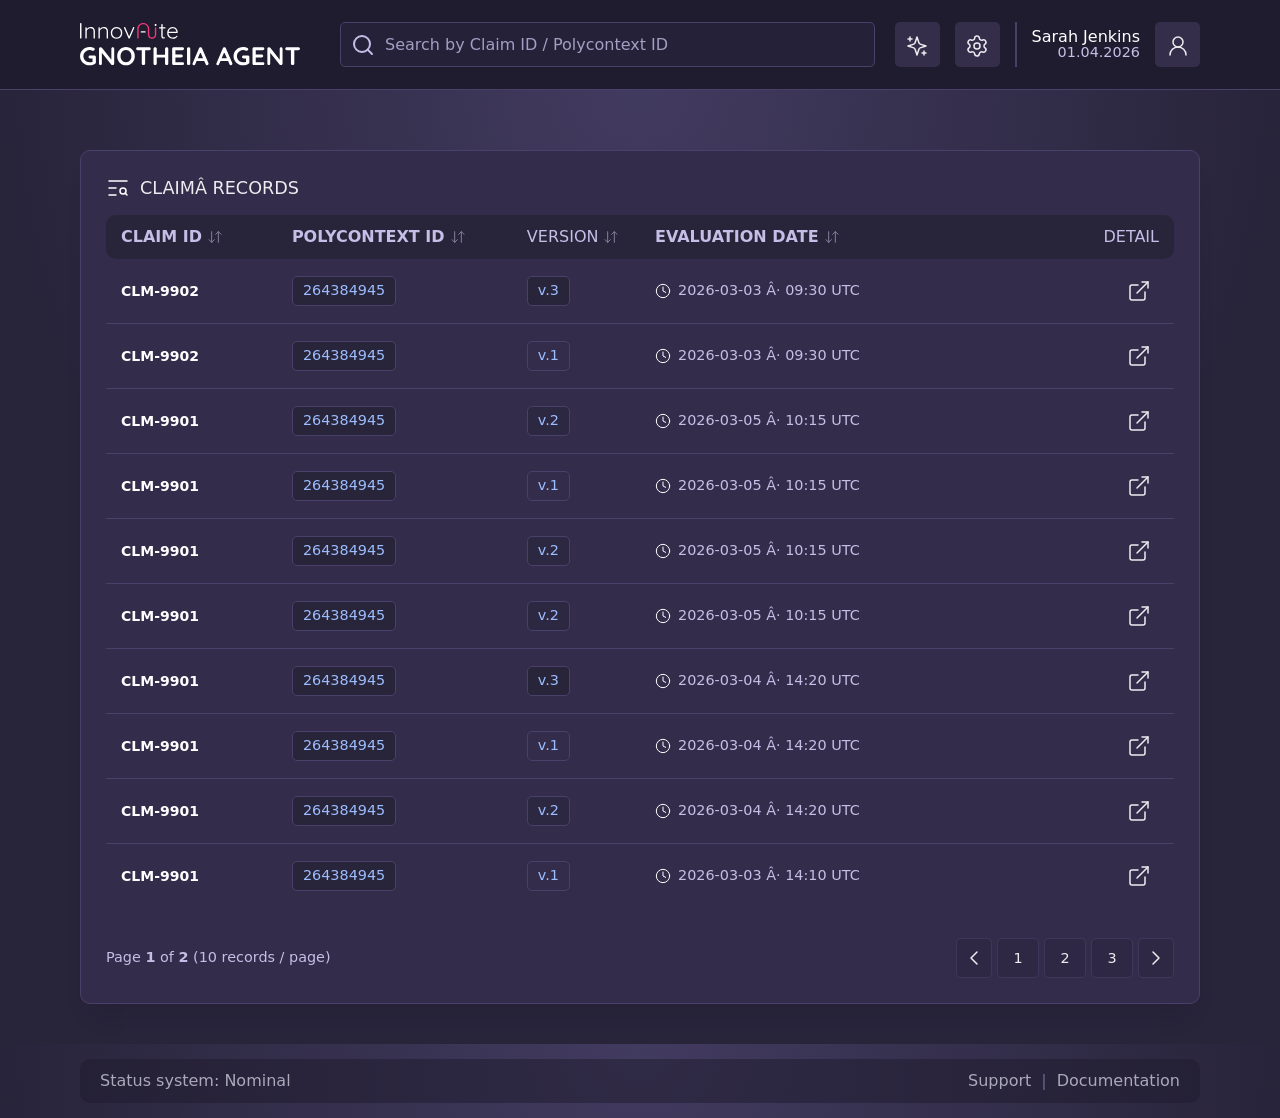
==== commit 30796d4d: "Fix table header alignment on dashboard, hamburger X animation, mobile drawer row layout, and remove" ====
--- a/index.html
+++ b/index.html
@@ -1,4 +1,4 @@
-<!DOCTYPE html>
+﻿<!DOCTYPE html>
 <html data-wf-page="6a9562efbedcf8a93aca2d1b" data-wf-site="69aa2784ca12161ae1c2893b" lang="en">
 <head>
   <meta charset="utf-8">
@@ -30,25 +30,15 @@
           <div>
             <nav role="navigation" class="brix---header-menu-wrapper w-nav-menu">
               <ul role="list" class="brix---header-nav-menu-list">
-                <li class="brix---header-nav-list-item hide_menu_item">
-                  <div data-delay="0" data-hover="true" class="brix---dropdown-wrapper w-dropdown">
-                    <div class="brix---dropdown-toggle w-dropdown-toggle">
-                      <div>Resources</div><img alt="Icon Rounded Chevron Dark - BRIX Templates" src="images/line-rounded-chevron-down-black-brix-templates.svg" class="brix---dropdown-chevron">
-                    </div>
-                    <nav class="brix---dropdown-column-wrapper w-dropdown-list">
-                      <div class="brix---dropdown-card">
-                        <div class="brix---dropdown-pd">
-                          <div class="w-layout-grid brix---dropdown-links-grid">
-                            <a href="#" class="brix---dropdown-link w-dropdown-link">Mobile app</a>
-                            <a href="#" class="brix---dropdown-link w-dropdown-link">Desktop app</a>
-                            <a href="#" class="brix---dropdown-link w-dropdown-link">Multiple users</a>
-                            <a href="#" class="brix---dropdown-link w-dropdown-link">Integrations</a>
-                            <a href="#" class="brix---dropdown-link w-dropdown-link">Monthly reports</a>
-                            <a href="#" class="brix---dropdown-link w-dropdown-link">Granular permissions</a>
-                          </div>
-                        </div>
-                      </div>
-                    </nav>
+                <li class="brix---header-nav-list-item mobile-menu-search-item">
+                  <div class="searchwrap">
+                    <div class="search_input">
+                      <div class="code-embed-8 w-embed"><svg xmlns="http://www.w3.org/2000/svg" width="24" height="24" viewBox="0 0 24 24" fill="none" stroke="currentColor" stroke-width="2" stroke-linecap="round" stroke-linejoin="round" class="lucide lucide-search-icon lucide-search">
+                          <path d="m21 21-4.34-4.34"></path>
+                          <circle cx="11" cy="11" r="8"></circle>
+                        </svg></div>
+                      <input type="search" class="search-input-field" placeholder="Search by Claim ID / Polycontext ID" aria-label="Search by Claim ID / Polycontext ID" data-table-filter="claimsTable">
+                    </div>
                   </div>
                 </li>
                 <li class="brix---header-nav-list-item">
@@ -108,7 +98,7 @@
                   <circle cx="17" cy="15" r="3"></circle>
                   <path d="m21 19-1.9-1.9"></path>
                 </svg></div>
-              <div class="text-block-2">CLAIM RECORDS</div>
+              <div class="text-block-2">CLAIMÂ RECORDS</div>
             </div>
           </div>
 
@@ -130,7 +120,7 @@
                   </th>
                   <th>
                     <div class="column_wrap">
-                      <div class="badge-label"><strong>POLYCONTEXT ID  </strong></div>
+                      <div class="badge-label"><strong>POLYCONTEXT ID</strong></div>
                       <div class="code-embed-18 w-embed"><svg xmlns="http://www.w3.org/2000/svg" width="16" height="16" viewbox="0 0 24 24" fill="none" stroke="currentColor" stroke-width="1.5" stroke-linecap="round" stroke-linejoin="round" class="lucide lucide-arrow-down-up-icon lucide-arrow-down-up">
                           <path d="m3 16 4 4 4-4"></path>
                           <path d="M7 20V4"></path>
@@ -193,7 +183,7 @@
                           <circle cx="12" cy="12" r="10"></circle>
                           <path d="M12 6v6l4 2"></path>
                         </svg></div>
-                      <div class="red-only">2026-03-03 · 09:30 UTC</div>
+                      <div class="red-only">2026-03-03 Â· 09:30 UTC</div>
                     </div>
                   </td>
                   <td>
@@ -232,7 +222,7 @@
                           <circle cx="12" cy="12" r="10"></circle>
                           <path d="M12 6v6l4 2"></path>
                         </svg></div>
-                      <div class="red-only">2026-03-03 · 09:30 UTC</div>
+                      <div class="red-only">2026-03-03 Â· 09:30 UTC</div>
                     </div>
                   </td>
                   <td>
@@ -271,7 +261,7 @@
                           <circle cx="12" cy="12" r="10"></circle>
                           <path d="M12 6v6l4 2"></path>
                         </svg></div>
-                      <div class="red-only">2026-03-05 · 10:15 UTC</div>
+                      <div class="red-only">2026-03-05 Â· 10:15 UTC</div>
                     </div>
                   </td>
                   <td>
@@ -310,7 +300,7 @@
                           <circle cx="12" cy="12" r="10"></circle>
                           <path d="M12 6v6l4 2"></path>
                         </svg></div>
-                      <div class="red-only">2026-03-05 · 10:15 UTC</div>
+                      <div class="red-only">2026-03-05 Â· 10:15 UTC</div>
                     </div>
                   </td>
                   <td>
@@ -349,7 +339,7 @@
                           <circle cx="12" cy="12" r="10"></circle>
                           <path d="M12 6v6l4 2"></path>
                         </svg></div>
-                      <div class="red-only">2026-03-05 · 10:15 UTC</div>
+                      <div class="red-only">2026-03-05 Â· 10:15 UTC</div>
                     </div>
                   </td>
                   <td>
@@ -388,7 +378,7 @@
                           <circle cx="12" cy="12" r="10"></circle>
                           <path d="M12 6v6l4 2"></path>
                         </svg></div>
-                      <div class="red-only">2026-03-05 · 10:15 UTC</div>
+                      <div class="red-only">2026-03-05 Â· 10:15 UTC</div>
                     </div>
                   </td>
                   <td>
@@ -427,7 +417,7 @@
                           <circle cx="12" cy="12" r="10"></circle>
                           <path d="M12 6v6l4 2"></path>
                         </svg></div>
-                      <div class="red-only">2026-03-04 · 14:20 UTC</div>
+                      <div class="red-only">2026-03-04 Â· 14:20 UTC</div>
                     </div>
                   </td>
                   <td>
@@ -466,7 +456,7 @@
                           <circle cx="12" cy="12" r="10"></circle>
                           <path d="M12 6v6l4 2"></path>
                         </svg></div>
-                      <div class="red-only">2026-03-04 · 14:20 UTC</div>
+                      <div class="red-only">2026-03-04 Â· 14:20 UTC</div>
                     </div>
                   </td>
                   <td>
@@ -505,7 +495,7 @@
                           <circle cx="12" cy="12" r="10"></circle>
                           <path d="M12 6v6l4 2"></path>
                         </svg></div>
-                      <div class="red-only">2026-03-04 · 14:20 UTC</div>
+                      <div class="red-only">2026-03-04 Â· 14:20 UTC</div>
                     </div>
                   </td>
                   <td>
@@ -544,7 +534,7 @@
                           <circle cx="12" cy="12" r="10"></circle>
                           <path d="M12 6v6l4 2"></path>
                         </svg></div>
-                      <div class="red-only">2026-03-03 · 14:10 UTC</div>
+                      <div class="red-only">2026-03-03 Â· 14:10 UTC</div>
                     </div>
                   </td>
                   <td>
@@ -616,7 +606,7 @@
     <div aria-labelledby="modal-title" role="dialog" aria-modal="true" class="popup modal-xl">
       <div class="header_wrapper">
         <div class="div-block-69">
-          <h2 class="heading-1-copy"><span>CLAIM ID: CLM-9902</span> <span class="text-span-4">• Accident Loss</span></h2>
+          <h2 class="heading-1-copy"><span>CLAIM ID: CLM-9902</span> <span class="text-span-4">â€¢ Accident Loss</span></h2>
           <div class="red-only">POLYCONTEXT ID: <span class="white-text">264384944</span></div>
         </div>
         <div class="div-block-68">
@@ -630,157 +620,58 @@
       </div>
       
       <div class="modal-body markdown-view">
-        <div class="md-title-banner">
-          <div class="md-doc-heading">AI PRE-ASSESSMENT REPORT (POLYCONTEXT SUMMARY)</div>
-          <div class="md-meta-badges">
-            <span class="status-badge complete">Settlement Approved</span>
-            <span class="company-tag code">CLM-9902</span>
-            <span class="mini-tag">POLYCONTEXT 264384944</span>
-            <span class="version-pill">v.3</span>
-          </div>
-        </div>
-
-        <div class="md-section-title">
-          <span>1. Header &amp; Claim/Policy at a Glance</span>
-        </div>
-        <div class="md-section-desc">
-          Key governance parameters, loss dates, and active policy coverages isolated for immediate adjuster audit context.
-        </div>
-
-        <div class="md-grid-two">
-          <div class="md-card">
-            <div class="md-group-heading">Governance &amp; Pipeline</div>
-            <div class="md-kv-row">
-              <span class="md-kv-label">Report ID</span>
-              <span class="md-kv-value"><code class="md-code">DOC-264384944-001</code></span>
-            </div>
-            <div class="md-kv-row">
-              <span class="md-kv-label">Pipeline Version</span>
-              <span class="md-kv-value"><code class="md-code">v4.1.0</code></span>
-            </div>
-            <div class="md-kv-row">
-              <span class="md-kv-label">Generated At</span>
-              <span class="md-kv-value">2026-02-17 11:05:00 UTC</span>
-            </div>
-            <div class="md-kv-row">
-              <span class="md-kv-label">Claim Status</span>
-              <span class="md-kv-value" style="color: #6ee7b7; font-weight: 600;">Validation_Passed</span>
-            </div>
-          </div>
-
-          <div class="md-card">
-            <div class="md-group-heading">Claim Parameters</div>
-            <div class="md-kv-row">
-              <span class="md-kv-label">Claim ID</span>
-              <span class="md-kv-value"><code class="md-code">CLM-9902</code></span>
-            </div>
-            <div class="md-kv-row">
-              <span class="md-kv-label">Insured Party</span>
-              <span class="md-kv-value">Lenka Nováková</span>
-            </div>
-            <div class="md-kv-row">
-              <span class="md-kv-label">Date of Loss</span>
-              <span class="md-kv-value">2026-02-15</span>
-            </div>
-            <div class="md-kv-row">
-              <span class="md-kv-label">Incident Summary</span>
-              <span class="md-kv-value">Water damage from severed drainage pipe.</span>
-            </div>
-          </div>
-        </div>
-
-        <div class="md-grid-two">
-          <div class="md-card">
-            <div class="md-group-heading">Policy Contract Details</div>
-            <div class="md-kv-row">
-              <span class="md-kv-label">Policy ID</span>
-              <span class="md-kv-value"><code class="md-code">POL-264384944</code></span>
-            </div>
-            <div class="md-kv-row">
-              <span class="md-kv-label">Product Name</span>
-              <span class="md-kv-value">Home Insurance Plus</span>
-            </div>
-            <div class="md-kv-row">
-              <span class="md-kv-label">Policy Status</span>
-              <span class="md-kv-value" style="color: #6ee7b7; font-weight: 600;">Active</span>
-            </div>
-            <div class="md-kv-row">
-              <span class="md-kv-label">Coverage Period</span>
-              <span class="md-kv-value">2025-01-01 to 2027-01-01</span>
-            </div>
-          </div>
-
-          <div class="md-card">
-            <div class="md-group-heading">Evaluation Model &amp; Prompt</div>
-            <div class="md-kv-row">
-              <span class="md-kv-label">Model Engine</span>
-              <span class="md-kv-value"><code class="md-code">GPT-4-GNOTHEA-v2</code></span>
-            </div>
-            <div class="md-kv-row">
-              <span class="md-kv-label">Prompt Template</span>
-              <span class="md-kv-value"><code class="md-code">PTM-000042</code></span>
-            </div>
-            <div class="md-kv-row">
-              <span class="md-kv-label">Trace ID</span>
-              <span class="md-kv-value" style="font-family: monospace; font-size: 0.78rem; color: #85809b;">4bf92f3577b34da6</span>
-            </div>
-            <div class="md-kv-row">
-              <span class="md-kv-label">Rules Passed</span>
-              <span class="md-kv-value" style="color: #6ee7b7; font-weight: 600;">2 / 2 Passed (100%)</span>
-            </div>
-          </div>
-        </div>
-
-        <div class="md-section-title">
-          <span>2. Process Flow Overview (Value Stream)</span>
-        </div>
-        <div class="md-section-desc">
-          Sequential audit trail through formal automated pipeline gates:
-        </div>
-
-        <div class="md-flow-wrap">
-          <div class="md-flow-step">
-            <span>Registration</span>
-            <span style="color: #6ee7b7;">✓</span>
-          </div>
-          <span class="md-flow-arrow">➔</span>
-          <div class="md-flow-step">
-            <span>Doc Ingestion</span>
-            <span style="color: #6ee7b7;">✓</span>
-          </div>
-          <span class="md-flow-arrow">➔</span>
-          <div class="md-flow-step">
-            <span>Policy Match</span>
-            <span style="color: #6ee7b7;">✓</span>
-          </div>
-          <span class="md-flow-arrow">➔</span>
-          <div class="md-flow-step active">
-            <span>Rule Evaluation (v.3)</span>
-            <span style="color: #ee3b76;">⚙️</span>
-          </div>
-          <span class="md-flow-arrow">➔</span>
-          <div class="md-flow-step">
-            <span>HITL Validation</span>
-            <span>⚪</span>
-          </div>
-          <span class="md-flow-arrow">➔</span>
-          <div class="md-flow-step">
-            <span>Settlement</span>
-            <span>⚪</span>
-          </div>
-        </div>
-
-        <div class="md-section-title">
-          <span>3. Evidence &amp; Reasoning Log</span>
-        </div>
-        <div class="md-callout">
-          <strong>Inspection Finding (Reasoning 1 - DOC-264384944-003):</strong><br>
-          Inspection notes confirm that drainage pipes remained patent and no water ingress contributed to the structural failure, isolating the event to seismic activity covered under Clause 4.2.
+        <div class="div-block-86">
+          <p class="text-block-3">============================================================
+       AI PRE-ASSESSMENT REPORT (POLYCONTEXT SUMMARY)
+============================================================
+
+### 1. HEADER &amp; CLAIM/POLICY AT A GLANCE ###
+# This section provides all key identification and governance information in one place for immediate context.
+
+-- Governance --
+Report ID:             DOC-264384944-001          # Unique identifier for this specific Polycontext version.
+Version:               v4.1.0                     # e.g., v4.1.0
+Generated At:          2026-02-17T11:05:00Z       # ISO 8601 format timestamp.
+Claim Status:          Validation_Passed          # High-level status: Registration_InProgress, Validation_Rejected, Settlement_Approved.
+
+-- Claim Details --
+Claim ID:              CLM-9902                   # The primary business identifier for the claim.
+Insured Party:         Lenka NovÃ¡kovÃ¡             # Full name of the insured party or entity.
+Date of Loss:          2026-02-15                 # The date the incident occurred.
+Incident Summary:      Water damage from severed drainage pipe.
+
+-- Policy Details --
+Policy ID:             POL-264384944              # The identifier of the relevant insurance policy.
+Product:               Home Insurance Plus        # The name of the insurance product.
+Policy Status:         Active                     # Status of the policy at the time of loss.
+Coverage Period:       2025-01-01 to 2027-01-01   # The effective period of the policy.
+
+-- Evaluation Model &amp; Prompt --
+Model Engine:          GPT-4-GNOTHEA-v2           # LLM backbone evaluated
+Prompt Template:       PTM-000042                 # Evaluation prompt template ID
+Trace ID:              4bf92f3577b34da6           # Runtime verification trace
+Rules Passed:          2 / 2 Passed (100%)
+
+---
+### 2. PROCESS FLOW OVERVIEW (VALUE STREAM) ###
+# A visual representation of the claim's journey through the formal process steps.
+# The current step is highlighted in bold.
+# Icons: âœ”ï¸ Completed, âŒ Blocked, âš™ï¸ In Progress, âšª Pending.
+[1. Registration (âœ”ï¸)] -&gt; [2. Doc Ingestion (âœ”ï¸)] -&gt; [3. Policy Match (âœ”ï¸)] -&gt; **[ 4. Rule Evaluation v.3 (âš™ï¸) ]** -&gt; [5. HITL Validation (âšª)] -&gt; [6. Settlement (âšª)]
+
+---
+### 3. EVIDENCE &amp; REASONING LOG ###
+&gt; [DOC-264384944-003] Inspection Finding:
+&gt; Inspection notes confirm that drainage pipes remained patent and no water ingress contributed to the structural failure, isolating the event to seismic activity covered under Clause 4.2.
+
+============================================================
+                 END OF POLYCONTEXT REPORT
+============================================================</p>
         </div>
       </div>
 
       <div class="modal-footer">
-        <div class="red-only" style="font-size: 0.78rem;">Markdown Document • UTF-8 • Verified Polycontext Evidence</div>
+        <div class="red-only" style="font-size: 0.78rem;">Markdown Document â€¢ UTF-8 â€¢ Verified Polycontext Evidence</div>
         <div style="display: flex; gap: 8px;">
           <a href="#" class="button_gn btn-close-modal w-inline-block">
             <div>Close</div>
--- a/css/responsive.css
+++ b/css/responsive.css
@@ -169,18 +169,21 @@
 
 /* A. Dashboard Claims Table (table_dash_wrap-copy) -> .5fr .5fr .5fr 1fr .25fr */
 table.table_dash_wrap-copy {
-  min-width: 720px;
+  min-width: 760px;
+}
+table.table_dash_wrap-copy thead th {
+  white-space: nowrap;
 }
 table.table_dash_wrap-copy th:nth-child(1),
-table.table_dash_wrap-copy td:nth-child(1) { width: 18%; }
+table.table_dash_wrap-copy td:nth-child(1) { width: 16%; }
 table.table_dash_wrap-copy th:nth-child(2),
-table.table_dash_wrap-copy td:nth-child(2) { width: 18%; }
+table.table_dash_wrap-copy td:nth-child(2) { width: 22%; }
 table.table_dash_wrap-copy th:nth-child(3),
-table.table_dash_wrap-copy td:nth-child(3) { width: 18%; }
+table.table_dash_wrap-copy td:nth-child(3) { width: 12%; }
 table.table_dash_wrap-copy th:nth-child(4),
-table.table_dash_wrap-copy td:nth-child(4) { width: 36%; }
+table.table_dash_wrap-copy td:nth-child(4) { width: 38%; }
 table.table_dash_wrap-copy th:nth-child(5),
-table.table_dash_wrap-copy td:nth-child(5) { width: 10%; text-align: right; }
+table.table_dash_wrap-copy td:nth-child(5) { width: 12%; text-align: right; }
 
 /* B. Evaluation History Table (table-history) -> 40px 20% 34% 22% 14% 60px */
 table.table-history {
@@ -1850,40 +1853,166 @@
   .brix---header-wrapper-lenka {
     position: relative;
     height: auto;
-    min-height: 80px;
+    min-height: 72px;
     padding-left: 20px;
     padding-right: 20px;
   }
 
+  .div-block-36 {
+    display: flex !important;
+    align-items: center !important;
+    justify-content: space-between !important;
+    width: 100% !important;
+    flex-wrap: nowrap !important;
+    gap: 16px !important;
+  }
+
+  /* Desktop search in header is hidden on mobile; moved into drawer */
+  .div-block-36 > .searchwrap {
+    display: none !important;
+  }
+
+  /* Refined, crisp 3-bar hamburger icon */
   .brix---hamburger-menu-wrapper {
     display: flex !important;
-    cursor: pointer;
-    align-items: center;
-    justify-content: center;
-  }
-
+    flex-direction: column !important;
+    justify-content: center !important;
+    align-items: center !important;
+    width: 42px !important;
+    height: 42px !important;
+    border-radius: 8px !important;
+    background-color: #28243a !important;
+    border: 1px solid #49416a !important;
+    cursor: pointer !important;
+    padding: 0 !important;
+    gap: 5px !important;
+    position: relative !important;
+    transition: background-color 0.2s ease, border-color 0.2s ease;
+  }
+
+  .brix---hamburger-menu-wrapper:hover {
+    background-color: #342f4c !important;
+    border-color: #ee3b76 !important;
+  }
+
+  .brix---hamburger-menu-bar-top,
+  .brix---hamburger-menu-bar-bottom {
+    background-color: #edecf0 !important;
+    width: 20px !important;
+    height: 2px !important;
+    margin: 0 !important;
+    border-radius: 2px !important;
+    transition: transform 0.25s ease, opacity 0.25s ease;
+  }
+
+  /* Middle bar generated for genuine 3-bar hamburger */
+  .brix---hamburger-menu-wrapper::before {
+    content: '';
+    display: block;
+    background-color: #edecf0;
+    width: 20px;
+    height: 2px;
+    border-radius: 2px;
+    transition: opacity 0.25s ease;
+  }
+
+  /* Turn hamburger into exact, centered animated 'X' when open */
+  .brix---hamburger-menu-wrapper.w--open::before {
+    opacity: 0 !important;
+  }
+
+  .brix---hamburger-menu-wrapper.w--open .brix---hamburger-menu-bar-top {
+    position: absolute !important;
+    top: 20px !important;
+    left: 10px !important;
+    transform: rotate(45deg) !important;
+  }
+
+  .brix---hamburger-menu-wrapper.w--open .brix---hamburger-menu-bar-bottom {
+    position: absolute !important;
+    top: 20px !important;
+    left: 10px !important;
+    transform: rotate(-45deg) !important;
+  }
+
+  /* Mobile Drawer Container */
   .brix---header-menu-wrapper {
     display: none;
     position: absolute;
     top: 100%;
     left: 0;
     right: 0;
-    background-color: #1f1b2d !important;
+    background-color: #1e1b2e !important;
     border-bottom: 1px solid #49416a;
-    box-shadow: 0 10px 25px rgba(0, 0, 0, 0.5);
+    box-shadow: 0 16px 36px rgba(0, 0, 0, 0.65);
     z-index: 999;
-    padding: 24px 20px;
+    padding: 16px 20px 20px 20px;
   }
 
   .brix---header-menu-wrapper[data-nav-menu-open],
   .brix---header-menu-wrapper.open {
     display: block !important;
-  }
-
+    animation: drawerSlideDown 0.22s ease-out;
+  }
+
+  @keyframes drawerSlideDown {
+    from {
+      opacity: 0;
+      transform: translateY(-8px);
+    }
+    to {
+      opacity: 1;
+      transform: translateY(0);
+    }
+  }
+
+  /* Drawer layout: top search bar, bottom row with left icons and right user */
   .brix---header-nav-menu-list {
-    flex-direction: column;
-    gap: 15px;
-    align-items: flex-start;
+    display: flex !important;
+    flex-wrap: wrap !important;
+    align-items: center !important;
+    justify-content: flex-start !important;
+    row-gap: 14px !important;
+    column-gap: 8px !important;
+    padding: 0 !important;
+    margin: 0 !important;
+    list-style: none !important;
+    width: 100% !important;
+  }
+
+  /* Top search bar inside mobile drawer */
+  .brix---header-nav-menu-list .mobile-menu-search-item {
+    display: block !important;
+    width: 100% !important;
+    order: 1 !important;
+    margin: 0 !important;
+  }
+
+  .brix---header-nav-menu-list .mobile-menu-search-item .searchwrap {
+    padding-left: 0 !important;
+    width: 100% !important;
+  }
+
+  .brix---header-nav-menu-list .mobile-menu-search-item .search_input {
+    width: 100% !important;
+    background-color: #28243a !important;
+    border: 1px solid #49416a !important;
+  }
+
+  /* Navigation icon links (Explainability & Rules) grouped on bottom left */
+  .brix---header-nav-menu-list > .brix---header-nav-list-item:not(.mobile-menu-search-item):not(:last-child) {
+    display: inline-flex !important;
+    align-items: center !important;
+    order: 2 !important;
+    margin: 0 !important;
+  }
+
+  /* User profile pill grouped on bottom right */
+  .brix---header-nav-menu-list > .brix---header-nav-list-item:last-child {
+    display: inline-flex !important;
+    align-items: center !important;
+    order: 3 !important;
+    margin-left: auto !important;
   }
 
   .filter {
@@ -1901,6 +2030,13 @@
   .grid_one .hitl-comment-card {
     width: 100% !important;
     justify-self: stretch !important;
+  }
+}
+
+/* Hide mobile-only search item on desktop */
+@media screen and (min-width: 992px) {
+  .mobile-menu-search-item {
+    display: none !important;
   }
 }
 
@@ -2002,7 +2138,7 @@
   }
 
   .div-block-36 {
-    flex-wrap: wrap;
+    flex-wrap: nowrap !important;
     gap: 12px;
   }
 
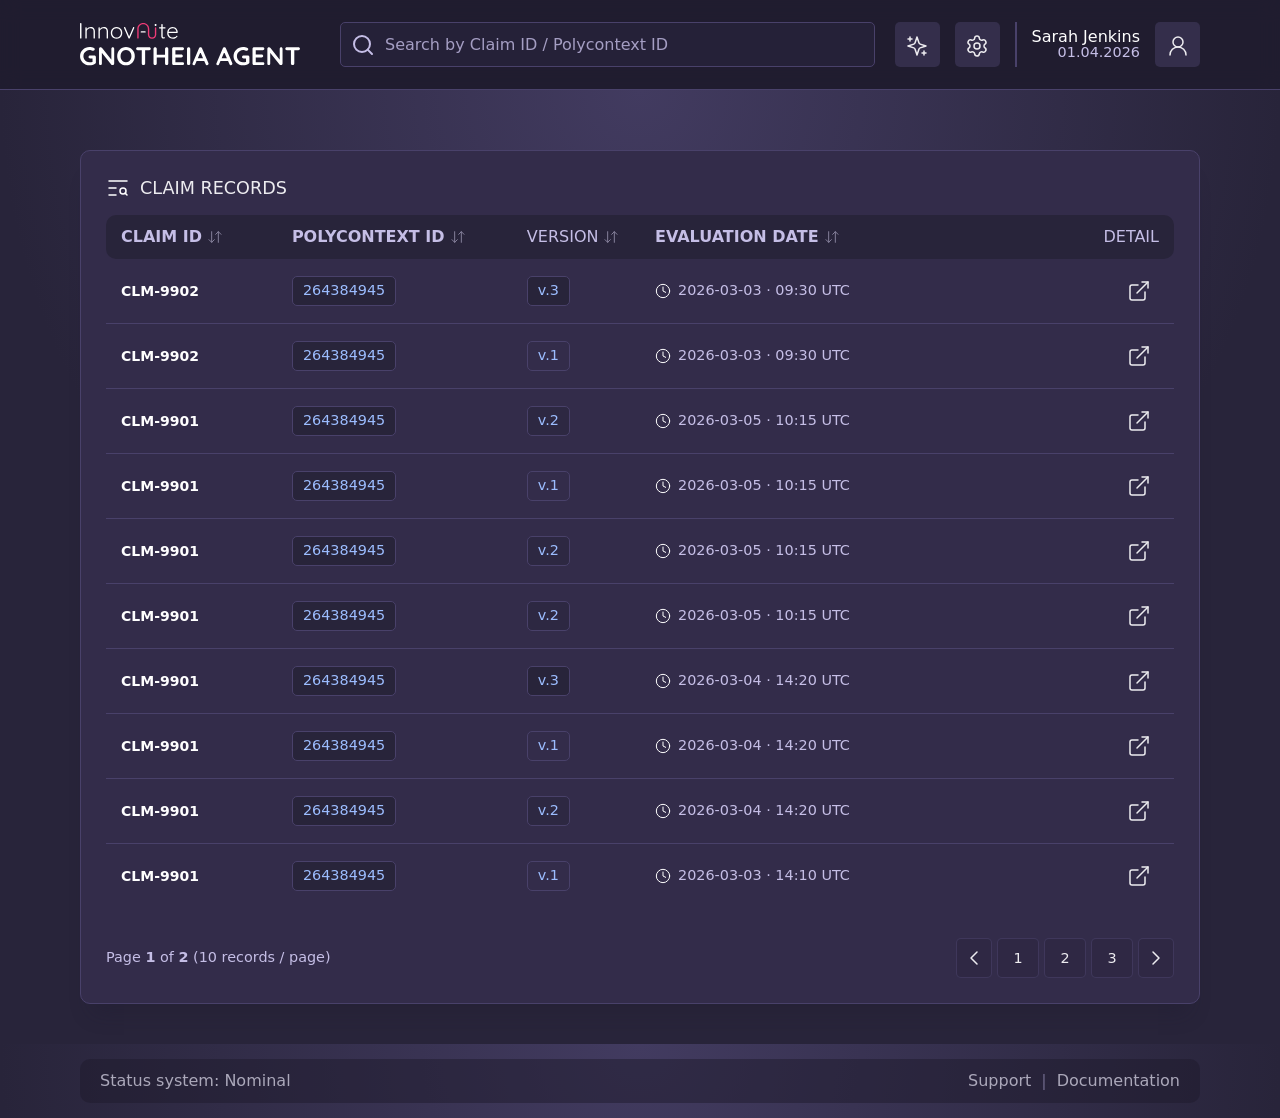
==== commit 26754377: "Update mobile navigation drawer layout: group action icons side-by-side with user profile" ====
--- a/index.html
+++ b/index.html
@@ -1,4 +1,4 @@
-﻿<!DOCTYPE html>
+<!DOCTYPE html>
 <html data-wf-page="6a9562efbedcf8a93aca2d1b" data-wf-site="69aa2784ca12161ae1c2893b" lang="en">
 <head>
   <meta charset="utf-8">
@@ -41,7 +41,28 @@
                     </div>
                   </div>
                 </li>
-                <li class="brix---header-nav-list-item">
+                <li class="brix---header-nav-list-item hide_menu_item">
+                  <div data-delay="0" data-hover="true" class="brix---dropdown-wrapper w-dropdown">
+                    <div class="brix---dropdown-toggle w-dropdown-toggle">
+                      <div>Resources</div><img alt="Icon Rounded Chevron Dark - BRIX Templates" src="images/line-rounded-chevron-down-black-brix-templates.svg" class="brix---dropdown-chevron">
+                    </div>
+                    <nav class="brix---dropdown-column-wrapper w-dropdown-list">
+                      <div class="brix---dropdown-card">
+                        <div class="brix---dropdown-pd">
+                          <div class="w-layout-grid brix---dropdown-links-grid">
+                            <a href="#" class="brix---dropdown-link w-dropdown-link">Mobile app</a>
+                            <a href="#" class="brix---dropdown-link w-dropdown-link">Desktop app</a>
+                            <a href="#" class="brix---dropdown-link w-dropdown-link">Multiple users</a>
+                            <a href="#" class="brix---dropdown-link w-dropdown-link">Integrations</a>
+                            <a href="#" class="brix---dropdown-link w-dropdown-link">Monthly reports</a>
+                            <a href="#" class="brix---dropdown-link w-dropdown-link">Granular permissions</a>
+                          </div>
+                        </div>
+                      </div>
+                    </nav>
+                  </div>
+                </li>
+                <li class="brix---header-nav-list-item nav-actions-wrap">
                   <a href="explainability.html" class="user_btn w-inline-block" title="Explainability" aria-label="Explainability">
                     <div class="code-embed-8 w-embed"><svg xmlns="http://www.w3.org/2000/svg" width="24" height="24" viewbox="0 0 24 24" fill="none" stroke="currentColor" stroke-width="1.5" stroke-linecap="round" stroke-linejoin="round" class="lucide lucide-sparkles-icon lucide-sparkles">
                         <path d="m12 3-1.912 5.813a2 2 0 0 1-1.275 1.275L3 12l5.813 1.912a2 2 0 0 1 1.275 1.275L12 21l1.912-5.813a2 2 0 0 1 1.275-1.275L21 12l-5.813-1.912a2 2 0 0 1-1.275-1.275L12 3Z"></path>
@@ -51,8 +72,6 @@
                         <path d="M17 19h4"></path>
                       </svg></div>
                   </a>
-                </li>
-                <li class="brix---header-nav-list-item">
                   <a href="rules-management.html" class="user_btn w-inline-block" title="Rules Management" aria-label="Rules Management">
                     <div class="code-embed-8 w-embed"><svg xmlns="http://www.w3.org/2000/svg" width="24" height="24" viewbox="0 0 24 24" fill="none" stroke="currentColor" stroke-width="1.5" stroke-linecap="round" stroke-linejoin="round" class="lucide lucide-settings-icon lucide-settings">
                         <path d="M9.671 4.136a2.34 2.34 0 0 1 4.659 0 2.34 2.34 0 0 0 3.319 1.915 2.34 2.34 0 0 1 2.33 4.033 2.34 2.34 0 0 0 0 3.831 2.34 2.34 0 0 1-2.33 4.033 2.34 2.34 0 0 0-3.319 1.915 2.34 2.34 0 0 1-4.659 0 2.34 2.34 0 0 0-3.32-1.915 2.34 2.34 0 0 1-2.33-4.033 2.34 2.34 0 0 0 0-3.831A2.34 2.34 0 0 1 6.35 6.051a2.34 2.34 0 0 0 3.319-1.915"></path>
@@ -98,7 +117,7 @@
                   <circle cx="17" cy="15" r="3"></circle>
                   <path d="m21 19-1.9-1.9"></path>
                 </svg></div>
-              <div class="text-block-2">CLAIMÂ RECORDS</div>
+              <div class="text-block-2">CLAIM RECORDS</div>
             </div>
           </div>
 
@@ -183,7 +202,7 @@
                           <circle cx="12" cy="12" r="10"></circle>
                           <path d="M12 6v6l4 2"></path>
                         </svg></div>
-                      <div class="red-only">2026-03-03 Â· 09:30 UTC</div>
+                      <div class="red-only">2026-03-03 · 09:30 UTC</div>
                     </div>
                   </td>
                   <td>
@@ -222,7 +241,7 @@
                           <circle cx="12" cy="12" r="10"></circle>
                           <path d="M12 6v6l4 2"></path>
                         </svg></div>
-                      <div class="red-only">2026-03-03 Â· 09:30 UTC</div>
+                      <div class="red-only">2026-03-03 · 09:30 UTC</div>
                     </div>
                   </td>
                   <td>
@@ -261,7 +280,7 @@
                           <circle cx="12" cy="12" r="10"></circle>
                           <path d="M12 6v6l4 2"></path>
                         </svg></div>
-                      <div class="red-only">2026-03-05 Â· 10:15 UTC</div>
+                      <div class="red-only">2026-03-05 · 10:15 UTC</div>
                     </div>
                   </td>
                   <td>
@@ -300,7 +319,7 @@
                           <circle cx="12" cy="12" r="10"></circle>
                           <path d="M12 6v6l4 2"></path>
                         </svg></div>
-                      <div class="red-only">2026-03-05 Â· 10:15 UTC</div>
+                      <div class="red-only">2026-03-05 · 10:15 UTC</div>
                     </div>
                   </td>
                   <td>
@@ -339,7 +358,7 @@
                           <circle cx="12" cy="12" r="10"></circle>
                           <path d="M12 6v6l4 2"></path>
                         </svg></div>
-                      <div class="red-only">2026-03-05 Â· 10:15 UTC</div>
+                      <div class="red-only">2026-03-05 · 10:15 UTC</div>
                     </div>
                   </td>
                   <td>
@@ -378,7 +397,7 @@
                           <circle cx="12" cy="12" r="10"></circle>
                           <path d="M12 6v6l4 2"></path>
                         </svg></div>
-                      <div class="red-only">2026-03-05 Â· 10:15 UTC</div>
+                      <div class="red-only">2026-03-05 · 10:15 UTC</div>
                     </div>
                   </td>
                   <td>
@@ -417,7 +436,7 @@
                           <circle cx="12" cy="12" r="10"></circle>
                           <path d="M12 6v6l4 2"></path>
                         </svg></div>
-                      <div class="red-only">2026-03-04 Â· 14:20 UTC</div>
+                      <div class="red-only">2026-03-04 · 14:20 UTC</div>
                     </div>
                   </td>
                   <td>
@@ -456,7 +475,7 @@
                           <circle cx="12" cy="12" r="10"></circle>
                           <path d="M12 6v6l4 2"></path>
                         </svg></div>
-                      <div class="red-only">2026-03-04 Â· 14:20 UTC</div>
+                      <div class="red-only">2026-03-04 · 14:20 UTC</div>
                     </div>
                   </td>
                   <td>
@@ -495,7 +514,7 @@
                           <circle cx="12" cy="12" r="10"></circle>
                           <path d="M12 6v6l4 2"></path>
                         </svg></div>
-                      <div class="red-only">2026-03-04 Â· 14:20 UTC</div>
+                      <div class="red-only">2026-03-04 · 14:20 UTC</div>
                     </div>
                   </td>
                   <td>
@@ -534,7 +553,7 @@
                           <circle cx="12" cy="12" r="10"></circle>
                           <path d="M12 6v6l4 2"></path>
                         </svg></div>
-                      <div class="red-only">2026-03-03 Â· 14:10 UTC</div>
+                      <div class="red-only">2026-03-03 · 14:10 UTC</div>
                     </div>
                   </td>
                   <td>
@@ -606,7 +625,7 @@
     <div aria-labelledby="modal-title" role="dialog" aria-modal="true" class="popup modal-xl">
       <div class="header_wrapper">
         <div class="div-block-69">
-          <h2 class="heading-1-copy"><span>CLAIM ID: CLM-9902</span> <span class="text-span-4">â€¢ Accident Loss</span></h2>
+          <h2 class="heading-1-copy"><span>CLAIM ID: CLM-9902</span> <span class="text-span-4">• Accident Loss</span></h2>
           <div class="red-only">POLYCONTEXT ID: <span class="white-text">264384944</span></div>
         </div>
         <div class="div-block-68">
@@ -636,7 +655,7 @@
 
 -- Claim Details --
 Claim ID:              CLM-9902                   # The primary business identifier for the claim.
-Insured Party:         Lenka NovÃ¡kovÃ¡             # Full name of the insured party or entity.
+Insured Party:         Lenka Nováková             # Full name of the insured party or entity.
 Date of Loss:          2026-02-15                 # The date the incident occurred.
 Incident Summary:      Water damage from severed drainage pipe.
 
@@ -656,8 +675,8 @@
 ### 2. PROCESS FLOW OVERVIEW (VALUE STREAM) ###
 # A visual representation of the claim's journey through the formal process steps.
 # The current step is highlighted in bold.
-# Icons: âœ”ï¸ Completed, âŒ Blocked, âš™ï¸ In Progress, âšª Pending.
-[1. Registration (âœ”ï¸)] -&gt; [2. Doc Ingestion (âœ”ï¸)] -&gt; [3. Policy Match (âœ”ï¸)] -&gt; **[ 4. Rule Evaluation v.3 (âš™ï¸) ]** -&gt; [5. HITL Validation (âšª)] -&gt; [6. Settlement (âšª)]
+# Icons: ✔️ Completed, ❌ Blocked, ⚙️ In Progress, ⚪ Pending.
+[1. Registration (✔️)] -&gt; [2. Doc Ingestion (✔️)] -&gt; [3. Policy Match (✔️)] -&gt; **[ 4. Rule Evaluation v.3 (⚙️) ]** -&gt; [5. HITL Validation (⚪)] -&gt; [6. Settlement (⚪)]
 
 ---
 ### 3. EVIDENCE &amp; REASONING LOG ###
@@ -671,7 +690,7 @@
       </div>
 
       <div class="modal-footer">
-        <div class="red-only" style="font-size: 0.78rem;">Markdown Document â€¢ UTF-8 â€¢ Verified Polycontext Evidence</div>
+        <div class="red-only" style="font-size: 0.78rem;">Markdown Document • UTF-8 • Verified Polycontext Evidence</div>
         <div style="display: flex; gap: 8px;">
           <a href="#" class="button_gn btn-close-modal w-inline-block">
             <div>Close</div>
--- a/css/responsive.css
+++ b/css/responsive.css
@@ -27,6 +27,11 @@
 
 ::-webkit-scrollbar-thumb:hover {
   background: #63578c;
+}
+
+html, body {
+  overflow-x: hidden;
+  max-width: 100vw;
 }
 
 ::-webkit-scrollbar-corner {
@@ -1854,8 +1859,17 @@
     position: relative;
     height: auto;
     min-height: 72px;
-    padding-left: 20px;
-    padding-right: 20px;
+    padding-left: 0 !important;
+    padding-right: 0 !important;
+    width: 100% !important;
+    box-sizing: border-box !important;
+  }
+
+  .brix---container-default {
+    padding-left: 16px !important;
+    padding-right: 16px !important;
+    width: 100% !important;
+    box-sizing: border-box !important;
   }
 
   .div-block-36 {
@@ -1865,6 +1879,11 @@
     width: 100% !important;
     flex-wrap: nowrap !important;
     gap: 16px !important;
+  }
+
+  .brix---header-logo {
+    max-width: 190px !important;
+    height: auto !important;
   }
 
   /* Desktop search in header is hidden on mobile; moved into drawer */
@@ -1952,28 +1971,19 @@
   .brix---header-menu-wrapper[data-nav-menu-open],
   .brix---header-menu-wrapper.open {
     display: block !important;
-    animation: drawerSlideDown 0.22s ease-out;
-  }
-
-  @keyframes drawerSlideDown {
-    from {
-      opacity: 0;
-      transform: translateY(-8px);
-    }
-    to {
-      opacity: 1;
-      transform: translateY(0);
-    }
+    opacity: 1 !important;
+    visibility: visible !important;
   }
 
   /* Drawer layout: top search bar, bottom row with left icons and right user */
   .brix---header-nav-menu-list {
     display: flex !important;
+    flex-direction: row !important;
     flex-wrap: wrap !important;
     align-items: center !important;
     justify-content: flex-start !important;
     row-gap: 14px !important;
-    column-gap: 8px !important;
+    column-gap: 10px !important;
     padding: 0 !important;
     margin: 0 !important;
     list-style: none !important;
@@ -1984,6 +1994,7 @@
   .brix---header-nav-menu-list .mobile-menu-search-item {
     display: block !important;
     width: 100% !important;
+    flex: 1 0 100% !important;
     order: 1 !important;
     margin: 0 !important;
   }
@@ -1999,20 +2010,49 @@
     border: 1px solid #49416a !important;
   }
 
-  /* Navigation icon links (Explainability & Rules) grouped on bottom left */
-  .brix---header-nav-menu-list > .brix---header-nav-list-item:not(.mobile-menu-search-item):not(:last-child) {
+  /* Explicitly hide unused menu items like Resources on mobile */
+  .brix---header-nav-menu-list > .brix---header-nav-list-item.hide_menu_item,
+  .hide_menu_item {
+    display: none !important;
+  }
+
+  /* Navigation actions wrap (Explainability & Rules) grouped horizontally on bottom left */
+  .brix---header-nav-menu-list > .nav-actions-wrap,
+  .brix---header-nav-menu-list > .brix---header-nav-list-item:not(.mobile-menu-search-item):not(.hide_menu_item):not(:last-child) {
     display: inline-flex !important;
+    flex-direction: row !important;
     align-items: center !important;
+    gap: 10px !important;
+    width: auto !important;
+    max-width: max-content !important;
+    flex: 0 0 auto !important;
     order: 2 !important;
     margin: 0 !important;
-  }
-
-  /* User profile pill grouped on bottom right */
+    padding: 0 !important;
+  }
+
+  /* User profile pill grouped horizontally on bottom right */
   .brix---header-nav-menu-list > .brix---header-nav-list-item:last-child {
     display: inline-flex !important;
     align-items: center !important;
+    width: auto !important;
+    max-width: max-content !important;
+    flex: 0 0 auto !important;
     order: 3 !important;
     margin-left: auto !important;
+    margin-top: 0 !important;
+    margin-bottom: 0 !important;
+    padding: 0 !important;
+    gap: 10px !important;
+    white-space: nowrap !important;
+  }
+
+  .brix---header-nav-menu-list > .brix---header-nav-list-item:last-child .div-block-75 {
+    display: none !important;
+  }
+
+  .brix---header-nav-menu-list > .brix---header-nav-list-item:last-child .user-wrap {
+    white-space: nowrap !important;
   }
 
   .filter {
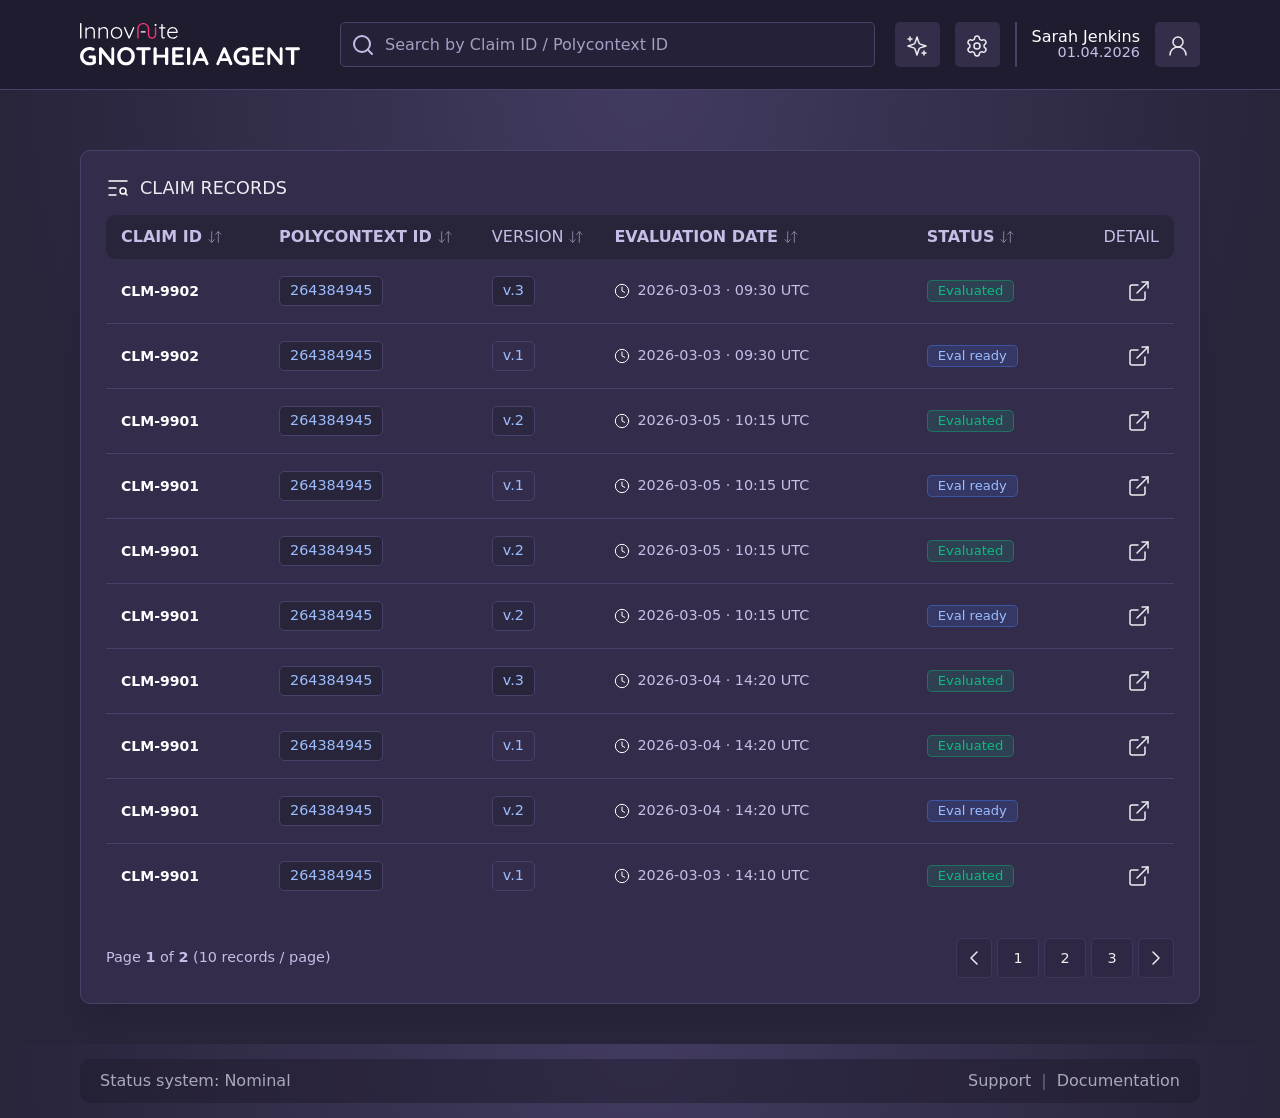
==== commit 8e2cad23: "Add status column to dashboard, refactor AI recommendation section, add evaluation history table, an" ====
--- a/index.html
+++ b/index.html
@@ -171,6 +171,17 @@
                     </div>
                   </th>
                   <th>
+                    <div class="column_wrap">
+                      <div class="badge-label"><strong>STATUS</strong></div>
+                      <div class="code-embed-18 w-embed"><svg xmlns="http://www.w3.org/2000/svg" width="16" height="16" viewbox="0 0 24 24" fill="none" stroke="currentColor" stroke-width="1.5" stroke-linecap="round" stroke-linejoin="round" class="lucide lucide-arrow-down-up-icon lucide-arrow-down-up">
+                          <path d="m3 16 4 4 4-4"></path>
+                          <path d="M7 20V4"></path>
+                          <path d="m21 8-4-4-4 4"></path>
+                          <path d="M17 4v16"></path>
+                        </svg></div>
+                    </div>
+                  </th>
+                  <th>
                     <div class="column_wrap right">
                       <div class="badge-label">Detail</div>
                     </div>
@@ -206,6 +217,11 @@
                     </div>
                   </td>
                   <td>
+                    <div class="data-wrap">
+                      <div class="status-badge evaluated">Evaluated</div>
+                    </div>
+                  </td>
+                  <td>
                     <div class="column_wrap right">
                       <a href="claim-detail.html" class="btn_popup w-inline-block" title="View details for CLM-9902">
                         <div class="code-embed-8 w-embed"><svg xmlns="http://www.w3.org/2000/svg" width="24" height="24" viewbox="0 0 24 24" fill="none" stroke="currentColor" stroke-width="1.5" stroke-linecap="round" stroke-linejoin="round" class="lucide lucide-external-link-icon lucide-external-link">
@@ -245,6 +261,11 @@
                     </div>
                   </td>
                   <td>
+                    <div class="data-wrap">
+                      <div class="status-badge eval-ready">Eval ready</div>
+                    </div>
+                  </td>
+                  <td>
                     <div class="column_wrap right">
                       <a href="claim-detail.html" class="btn_popup w-inline-block" title="View details for CLM-9902">
                         <div class="code-embed-8 w-embed"><svg xmlns="http://www.w3.org/2000/svg" width="24" height="24" viewbox="0 0 24 24" fill="none" stroke="currentColor" stroke-width="1.5" stroke-linecap="round" stroke-linejoin="round" class="lucide lucide-external-link-icon lucide-external-link">
@@ -284,6 +305,11 @@
                     </div>
                   </td>
                   <td>
+                    <div class="data-wrap">
+                      <div class="status-badge evaluated">Evaluated</div>
+                    </div>
+                  </td>
+                  <td>
                     <div class="column_wrap right">
                       <a href="claim-detail.html" class="btn_popup w-inline-block" title="View details for CLM-9901">
                         <div class="code-embed-8 w-embed"><svg xmlns="http://www.w3.org/2000/svg" width="24" height="24" viewbox="0 0 24 24" fill="none" stroke="currentColor" stroke-width="1.5" stroke-linecap="round" stroke-linejoin="round" class="lucide lucide-external-link-icon lucide-external-link">
@@ -323,6 +349,11 @@
                     </div>
                   </td>
                   <td>
+                    <div class="data-wrap">
+                      <div class="status-badge eval-ready">Eval ready</div>
+                    </div>
+                  </td>
+                  <td>
                     <div class="column_wrap right">
                       <a href="claim-detail.html" class="btn_popup w-inline-block" title="View details for CLM-9901">
                         <div class="code-embed-8 w-embed"><svg xmlns="http://www.w3.org/2000/svg" width="24" height="24" viewbox="0 0 24 24" fill="none" stroke="currentColor" stroke-width="1.5" stroke-linecap="round" stroke-linejoin="round" class="lucide lucide-external-link-icon lucide-external-link">
@@ -362,6 +393,11 @@
                     </div>
                   </td>
                   <td>
+                    <div class="data-wrap">
+                      <div class="status-badge evaluated">Evaluated</div>
+                    </div>
+                  </td>
+                  <td>
                     <div class="column_wrap right">
                       <a href="claim-detail.html" class="btn_popup w-inline-block" title="View details for CLM-9901">
                         <div class="code-embed-8 w-embed"><svg xmlns="http://www.w3.org/2000/svg" width="24" height="24" viewbox="0 0 24 24" fill="none" stroke="currentColor" stroke-width="1.5" stroke-linecap="round" stroke-linejoin="round" class="lucide lucide-external-link-icon lucide-external-link">
@@ -401,6 +437,11 @@
                     </div>
                   </td>
                   <td>
+                    <div class="data-wrap">
+                      <div class="status-badge eval-ready">Eval ready</div>
+                    </div>
+                  </td>
+                  <td>
                     <div class="column_wrap right">
                       <a href="claim-detail.html" class="btn_popup w-inline-block" title="View details for CLM-9901">
                         <div class="code-embed-8 w-embed"><svg xmlns="http://www.w3.org/2000/svg" width="24" height="24" viewbox="0 0 24 24" fill="none" stroke="currentColor" stroke-width="1.5" stroke-linecap="round" stroke-linejoin="round" class="lucide lucide-external-link-icon lucide-external-link">
@@ -440,6 +481,11 @@
                     </div>
                   </td>
                   <td>
+                    <div class="data-wrap">
+                      <div class="status-badge evaluated">Evaluated</div>
+                    </div>
+                  </td>
+                  <td>
                     <div class="column_wrap right">
                       <a href="claim-detail.html" class="btn_popup w-inline-block" title="View details for CLM-9901">
                         <div class="code-embed-8 w-embed"><svg xmlns="http://www.w3.org/2000/svg" width="24" height="24" viewbox="0 0 24 24" fill="none" stroke="currentColor" stroke-width="1.5" stroke-linecap="round" stroke-linejoin="round" class="lucide lucide-external-link-icon lucide-external-link">
@@ -479,6 +525,11 @@
                     </div>
                   </td>
                   <td>
+                    <div class="data-wrap">
+                      <div class="status-badge evaluated">Evaluated</div>
+                    </div>
+                  </td>
+                  <td>
                     <div class="column_wrap right">
                       <a href="claim-detail.html" class="btn_popup w-inline-block" title="View details for CLM-9901">
                         <div class="code-embed-8 w-embed"><svg xmlns="http://www.w3.org/2000/svg" width="24" height="24" viewbox="0 0 24 24" fill="none" stroke="currentColor" stroke-width="1.5" stroke-linecap="round" stroke-linejoin="round" class="lucide lucide-external-link-icon lucide-external-link">
@@ -518,6 +569,11 @@
                     </div>
                   </td>
                   <td>
+                    <div class="data-wrap">
+                      <div class="status-badge eval-ready">Eval ready</div>
+                    </div>
+                  </td>
+                  <td>
                     <div class="column_wrap right">
                       <a href="claim-detail.html" class="btn_popup w-inline-block" title="View details for CLM-9901">
                         <div class="code-embed-8 w-embed"><svg xmlns="http://www.w3.org/2000/svg" width="24" height="24" viewbox="0 0 24 24" fill="none" stroke="currentColor" stroke-width="1.5" stroke-linecap="round" stroke-linejoin="round" class="lucide lucide-external-link-icon lucide-external-link">
@@ -554,6 +610,11 @@
                           <path d="M12 6v6l4 2"></path>
                         </svg></div>
                       <div class="red-only">2026-03-03 · 14:10 UTC</div>
+                    </div>
+                  </td>
+                  <td>
+                    <div class="data-wrap">
+                      <div class="status-badge evaluated">Evaluated</div>
                     </div>
                   </td>
                   <td>
--- a/css/responsive.css
+++ b/css/responsive.css
@@ -180,15 +180,17 @@
   white-space: nowrap;
 }
 table.table_dash_wrap-copy th:nth-child(1),
-table.table_dash_wrap-copy td:nth-child(1) { width: 16%; }
+table.table_dash_wrap-copy td:nth-child(1) { width: 15%; }
 table.table_dash_wrap-copy th:nth-child(2),
-table.table_dash_wrap-copy td:nth-child(2) { width: 22%; }
+table.table_dash_wrap-copy td:nth-child(2) { width: 20%; }
 table.table_dash_wrap-copy th:nth-child(3),
-table.table_dash_wrap-copy td:nth-child(3) { width: 12%; }
+table.table_dash_wrap-copy td:nth-child(3) { width: 10%; }
 table.table_dash_wrap-copy th:nth-child(4),
-table.table_dash_wrap-copy td:nth-child(4) { width: 38%; }
+table.table_dash_wrap-copy td:nth-child(4) { width: 30%; }
 table.table_dash_wrap-copy th:nth-child(5),
-table.table_dash_wrap-copy td:nth-child(5) { width: 12%; text-align: right; }
+table.table_dash_wrap-copy td:nth-child(5) { width: 15%; }
+table.table_dash_wrap-copy th:nth-child(6),
+table.table_dash_wrap-copy td:nth-child(6) { width: 10%; text-align: right; }
 
 /* B. Evaluation History Table (table-history) -> 40px 20% 34% 22% 14% 60px */
 table.table-history {
@@ -206,6 +208,21 @@
 table.table-history td:nth-child(5) { width: 14%; text-align: right; }
 table.table-history th:nth-child(6),
 table.table-history td:nth-child(6) { width: 60px; text-align: right; }
+
+/* B2. Polycontext Version Evaluation History Table (table-eval-history) */
+table.table-eval-history {
+  min-width: 680px;
+}
+table.table-eval-history th:nth-child(1),
+table.table-eval-history td:nth-child(1) { width: 22%; }
+table.table-eval-history th:nth-child(2),
+table.table-eval-history td:nth-child(2) { width: 14%; }
+table.table-eval-history th:nth-child(3),
+table.table-eval-history td:nth-child(3) { width: 34%; }
+table.table-eval-history th:nth-child(4),
+table.table-eval-history td:nth-child(4) { width: 20%; }
+table.table-eval-history th:nth-child(5),
+table.table-eval-history td:nth-child(5) { width: 10%; text-align: right; }
 
 /* C. Documents & Attachments Table (table-head_wrap) -> 1.5fr .6fr .25fr */
 table.table-head_wrap {
@@ -2191,3 +2208,261 @@
     width: 95vw;
   }
 }
+
+/* Version & Evaluation Badges in Evaluation Context */
+.eval-context-badge-v {
+  background: rgba(124, 57, 246, 0.2);
+  border: 1px solid rgba(124, 57, 246, 0.4);
+  color: #d1c4e9;
+  padding: 2px 8px;
+  border-radius: 6px;
+  font-weight: 600;
+  font-size: 0.85rem;
+  display: inline-block;
+  line-height: 1.2;
+}
+
+.eval-context-badge-e {
+  background: rgba(16, 185, 129, 0.15);
+  border: 1px solid rgba(16, 185, 129, 0.3);
+  color: #10b981;
+  padding: 2px 8px;
+  border-radius: 6px;
+  font-weight: 600;
+  font-size: 0.85rem;
+  display: inline-block;
+  margin-left: 4px;
+  line-height: 1.2;
+}
+
+/* Copy button for HITL comments */
+.btn-copy-comment {
+  background: transparent;
+  border: none;
+  color: #85809b;
+  cursor: pointer;
+  padding: 2px 4px;
+  margin-left: 6px;
+  border-radius: 4px;
+  display: inline-flex;
+  align-items: center;
+  justify-content: center;
+  transition: color 0.15s ease, background-color 0.15s ease;
+  vertical-align: middle;
+}
+
+.btn-copy-comment:hover {
+  color: #ffffff;
+  background-color: rgba(73, 65, 106, 0.4);
+}
+
+.btn-copy-comment.copied {
+  color: #10b981 !important;
+}
+
+/* Status Badges for Claims Table */
+.status-badge.evaluated {
+  background-color: rgba(16, 185, 129, 0.15);
+  color: #10b981;
+  border: 1px solid rgba(16, 185, 129, 0.4);
+  border-radius: 5px;
+  padding: 4px 10px;
+  font-size: 0.82rem;
+  font-weight: 500;
+  display: inline-block;
+  white-space: nowrap;
+}
+
+.status-badge.eval-ready {
+  background-color: rgba(69, 131, 255, 0.15);
+  color: #9cbdff;
+  border: 1px solid rgba(69, 131, 255, 0.4);
+  border-radius: 5px;
+  padding: 4px 10px;
+  font-size: 0.82rem;
+  font-weight: 500;
+  display: inline-block;
+  white-space: nowrap;
+}
+
+/* Collapsible Section Toggles & Wrappers */
+.link-block-2 {
+  cursor: pointer;
+}
+
+.link-block-2 svg {
+  transition: transform 0.25s ease;
+}
+
+.link-block-2.collapsed svg {
+  transform: rotate(-90deg);
+}
+
+/* Ensure collapsible wrappers stretch to full container width */
+#historyTableWrap,
+#evalHistoryTableWrap,
+#docsTableWrap,
+#rulesEvalContent,
+#hitlFeedbackContent {
+  width: 100%;
+  align-self: stretch;
+}
+
+.is-collapsed {
+  display: none !important;
+}
+
+#historyTableWrap .button-wrap {
+  width: 100%;
+  display: flex;
+  justify-content: space-between;
+  align-items: center;
+}
+
+/* AI Recommendation Sub-Sections */
+.ai-rec-sub-section {
+  width: 100%;
+  display: flex;
+  flex-direction: column;
+  align-items: flex-start;
+}
+
+.ai-rec-section-header {
+  margin-bottom: 12px;
+}
+
+.ai-rec-summary-list {
+  display: flex;
+  flex-direction: column;
+  gap: 8px;
+  width: 100%;
+}
+
+.ai-rec-summary-row {
+  display: flex;
+  flex-direction: row;
+  align-items: flex-start;
+  gap: 10px;
+}
+
+.ai-rec-summary-row .text-block-3 {
+  line-height: 1.4rem;
+}
+
+/* Missing Information Category Rows & Rule Chips */
+.missing-info-list {
+  display: flex;
+  flex-direction: column;
+  gap: 12px;
+  width: 100%;
+}
+
+.missing-info-cat-row {
+  display: flex;
+  flex-direction: row;
+  align-items: center;
+  flex-wrap: wrap;
+  gap: 10px 16px;
+  width: 100%;
+  padding-bottom: 8px;
+  border-bottom: 1px solid rgba(73, 65, 106, 0.35);
+}
+
+.missing-info-cat-row:last-child {
+  border-bottom: none;
+  padding-bottom: 0;
+}
+
+.missing-info-cat-label {
+  display: flex;
+  align-items: baseline;
+  gap: 6px;
+  min-width: 150px;
+}
+
+.missing-info-cat-title {
+  color: #edecf0;
+  font-size: 0.92rem;
+  font-weight: 600;
+  letter-spacing: 0.02em;
+}
+
+.missing-info-cat-badge {
+  color: #85809b;
+  font-size: 0.8rem;
+}
+
+.missing-info-chips-wrap {
+  display: flex;
+  flex-wrap: wrap;
+  align-items: center;
+  gap: 6px;
+}
+
+.rule-ref-chip {
+  display: inline-flex;
+  align-items: center;
+  justify-content: center;
+  padding: 3px 9px;
+  border-radius: 4px;
+  background-color: #28243a;
+  border: 1px solid #49416a;
+  color: #9cbdff;
+  font-family: ui-monospace, SFMono-Regular, Menlo, Monaco, Consolas, monospace;
+  font-size: 0.78rem;
+  font-weight: 500;
+  text-decoration: none;
+  transition: all 0.15s ease;
+  cursor: pointer;
+}
+
+.rule-ref-chip:hover {
+  background-color: #49416a;
+  color: #ffffff;
+  border-color: #9cbdff;
+  transform: translateY(-1px);
+}
+
+.recommendations-list {
+  display: flex;
+  flex-direction: column;
+  gap: 10px;
+  width: 100%;
+}
+
+/* 12. Distinct "Show More / Show Less" Disclosure Button */
+.btn_show_more {
+  display: inline-flex;
+  align-items: center;
+  justify-content: center;
+  gap: 6px;
+  color: #c5bee6;
+  background-color: rgba(40, 36, 58, 0.55);
+  border: 1px solid rgba(73, 65, 106, 0.7);
+  border-radius: 6px;
+  padding: 5px 14px;
+  font-size: 0.82rem;
+  font-weight: 500;
+  letter-spacing: 0.02em;
+  text-decoration: none;
+  cursor: pointer;
+  transition: all 0.2s ease;
+  user-select: none;
+}
+
+.btn_show_more:hover {
+  background-color: rgba(73, 65, 106, 0.4);
+  color: #ffffff;
+  border-color: #9cbdff;
+  box-shadow: 0 2px 8px rgba(0, 0, 0, 0.25);
+}
+
+.btn_show_more:active {
+  transform: translateY(1px);
+}
+
+.btn_show_more.expanded {
+  background-color: rgba(73, 65, 106, 0.25);
+  border-color: rgba(156, 189, 255, 0.4);
+  color: #9cbdff;
+}
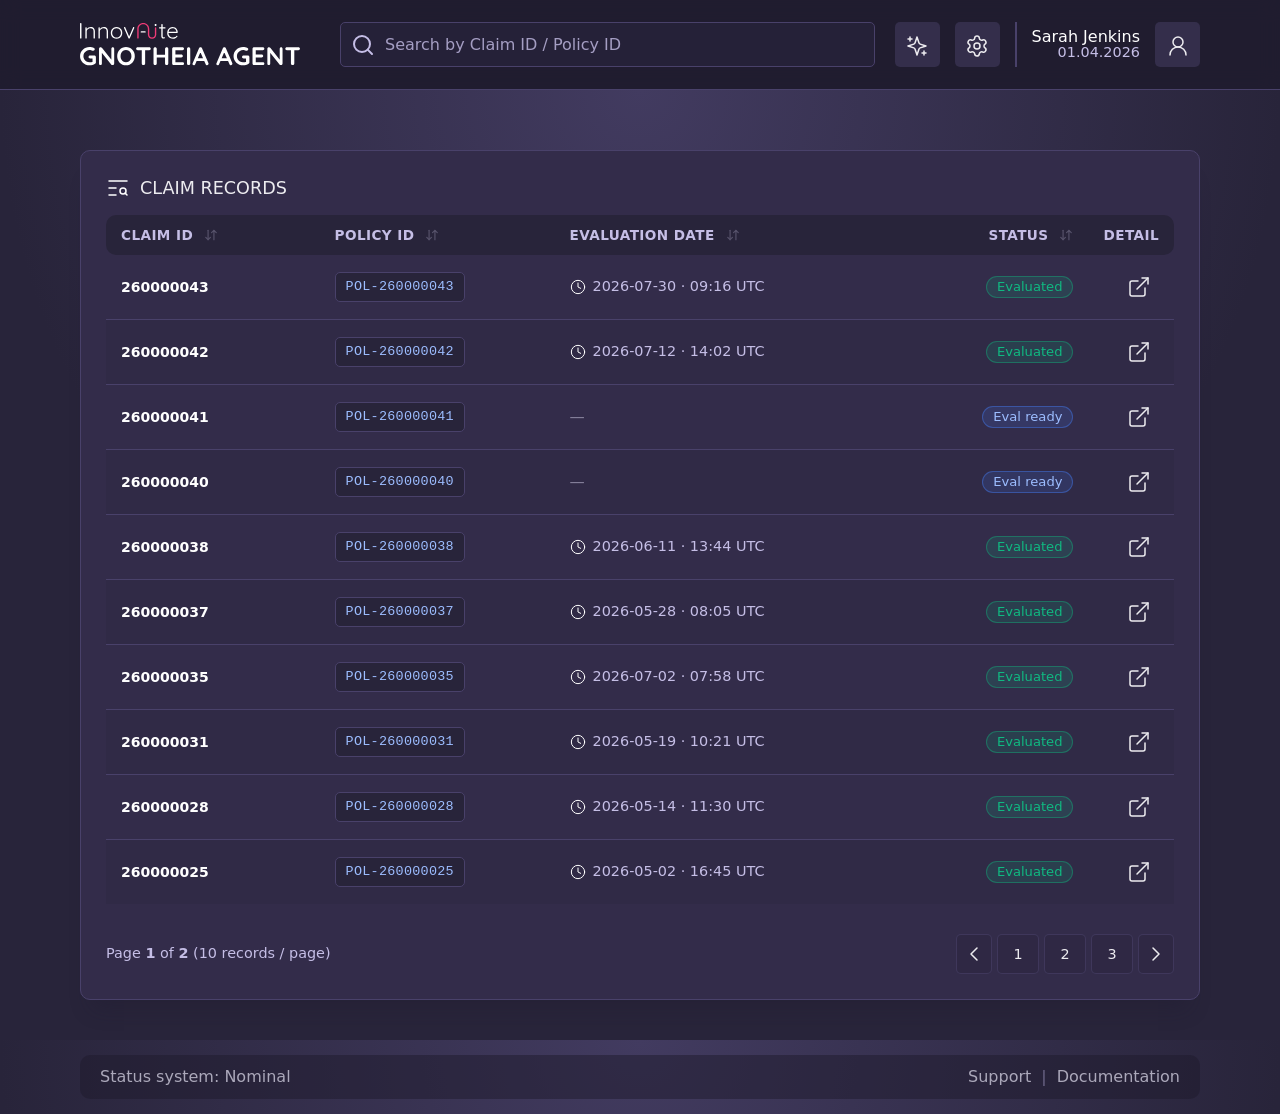
==== commit 6144b49d: "Update home table layout to 5 columns, refine Model Interface Environment modal with two-level audit" ====
--- a/index.html
+++ b/index.html
@@ -24,7 +24,7 @@
                   <path d="m21 21-4.34-4.34"></path>
                   <circle cx="11" cy="11" r="8"></circle>
                 </svg></div>
-              <input type="search" class="search-input-field" placeholder="Search by Claim ID / Polycontext ID" aria-label="Search by Claim ID / Polycontext ID" data-table-filter="claimsTable">
+              <input type="search" class="search-input-field" placeholder="Search by Claim ID / Policy ID" aria-label="Search by Claim ID / Policy ID" data-table-filter="claimsTable">
             </div>
           </div>
           <div>
@@ -37,7 +37,7 @@
                           <path d="m21 21-4.34-4.34"></path>
                           <circle cx="11" cy="11" r="8"></circle>
                         </svg></div>
-                      <input type="search" class="search-input-field" placeholder="Search by Claim ID / Polycontext ID" aria-label="Search by Claim ID / Polycontext ID" data-table-filter="claimsTable">
+                      <input type="search" class="search-input-field" placeholder="Search by Claim ID / Policy ID" aria-label="Search by Claim ID / Policy ID" data-table-filter="claimsTable">
                     </div>
                   </div>
                 </li>
@@ -139,7 +139,7 @@
                   </th>
                   <th>
                     <div class="column_wrap">
-                      <div class="badge-label"><strong>POLYCONTEXT ID</strong></div>
+                      <div class="badge-label"><strong>POLICY ID</strong></div>
                       <div class="code-embed-18 w-embed"><svg xmlns="http://www.w3.org/2000/svg" width="16" height="16" viewbox="0 0 24 24" fill="none" stroke="currentColor" stroke-width="1.5" stroke-linecap="round" stroke-linejoin="round" class="lucide lucide-arrow-down-up-icon lucide-arrow-down-up">
                           <path d="m3 16 4 4 4-4"></path>
                           <path d="M7 20V4"></path>
@@ -150,7 +150,7 @@
                   </th>
                   <th>
                     <div class="column_wrap">
-                      <div class="badge-label">Version</div>
+                      <div class="badge-label"><strong>EVALUATION DATE</strong></div>
                       <div class="code-embed-18 w-embed"><svg xmlns="http://www.w3.org/2000/svg" width="16" height="16" viewbox="0 0 24 24" fill="none" stroke="currentColor" stroke-width="1.5" stroke-linecap="round" stroke-linejoin="round" class="lucide lucide-arrow-down-up-icon lucide-arrow-down-up">
                           <path d="m3 16 4 4 4-4"></path>
                           <path d="M7 20V4"></path>
@@ -160,18 +160,7 @@
                     </div>
                   </th>
                   <th>
-                    <div class="column_wrap">
-                      <div class="badge-label"><strong> EVALUATION DATE</strong></div>
-                      <div class="code-embed-18 w-embed"><svg xmlns="http://www.w3.org/2000/svg" width="16" height="16" viewbox="0 0 24 24" fill="none" stroke="currentColor" stroke-width="1.5" stroke-linecap="round" stroke-linejoin="round" class="lucide lucide-arrow-down-up-icon lucide-arrow-down-up">
-                          <path d="m3 16 4 4 4-4"></path>
-                          <path d="M7 20V4"></path>
-                          <path d="m21 8-4-4-4 4"></path>
-                          <path d="M17 4v16"></path>
-                        </svg></div>
-                    </div>
-                  </th>
-                  <th>
-                    <div class="column_wrap">
+                    <div class="column_wrap right">
                       <div class="badge-label"><strong>STATUS</strong></div>
                       <div class="code-embed-18 w-embed"><svg xmlns="http://www.w3.org/2000/svg" width="16" height="16" viewbox="0 0 24 24" fill="none" stroke="currentColor" stroke-width="1.5" stroke-linecap="round" stroke-linejoin="round" class="lucide lucide-arrow-down-up-icon lucide-arrow-down-up">
                           <path d="m3 16 4 4 4-4"></path>
@@ -193,72 +182,95 @@
                   <td>
                     <div class="data_wrap">
                       <div class="upline_wrtap-copy">
-                        <div class="number">CLM-9902</div>
-                      </div>
-                    </div>
-                  </td>
-                  <td>
-                    <div class="data-wrap">
-                      <div class="company-tag">264384945</div>
-                    </div>
-                  </td>
-                  <td>
-                    <div class="data-wrap">
-                      <div class="v _3">v.3</div>
-                    </div>
-                  </td>
-                  <td>
-                    <div class="ico-tags">
-                      <div class="code-embed-14 w-embed"><svg xmlns="http://www.w3.org/2000/svg" width="16" height="16" viewbox="0 0 24 24" fill="none" stroke="currentColor" stroke-width="1.5" stroke-linecap="round" stroke-linejoin="round" class="lucide lucide-clock-icon lucide-clock">
-                          <circle cx="12" cy="12" r="10"></circle>
-                          <path d="M12 6v6l4 2"></path>
-                        </svg></div>
-                      <div class="red-only">2026-03-03 · 09:30 UTC</div>
-                    </div>
-                  </td>
-                  <td>
-                    <div class="data-wrap">
-                      <div class="status-badge evaluated">Evaluated</div>
-                    </div>
-                  </td>
-                  <td>
-                    <div class="column_wrap right">
-                      <a href="claim-detail.html" class="btn_popup w-inline-block" title="View details for CLM-9902">
-                        <div class="code-embed-8 w-embed"><svg xmlns="http://www.w3.org/2000/svg" width="24" height="24" viewbox="0 0 24 24" fill="none" stroke="currentColor" stroke-width="1.5" stroke-linecap="round" stroke-linejoin="round" class="lucide lucide-external-link-icon lucide-external-link">
-                            <path d="M15 3h6v6"></path>
-                            <path d="M10 14 21 3"></path>
-                            <path d="M18 13v6a2 2 0 0 1-2 2H5a2 2 0 0 1-2-2V8a2 2 0 0 1 2-2h6"></path>
-                          </svg></div>
-                      </a>
-                    </div>
-                  </td>
-                </tr>
-                <tr class="clean">
-                  <td>
-                    <div class="data_wrap">
-                      <div class="upline_wrtap-copy">
-                        <div class="number">CLM-9902</div>
-                      </div>
-                    </div>
-                  </td>
-                  <td>
-                    <div class="data-wrap">
-                      <div class="company-tag">264384945</div>
-                    </div>
-                  </td>
-                  <td>
-                    <div class="data-wrap">
-                      <div class="v">v.1</div>
-                    </div>
-                  </td>
-                  <td>
-                    <div class="ico-tags">
-                      <div class="code-embed-14 w-embed"><svg xmlns="http://www.w3.org/2000/svg" width="16" height="16" viewbox="0 0 24 24" fill="none" stroke="currentColor" stroke-width="1.5" stroke-linecap="round" stroke-linejoin="round" class="lucide lucide-clock-icon lucide-clock">
-                          <circle cx="12" cy="12" r="10"></circle>
-                          <path d="M12 6v6l4 2"></path>
-                        </svg></div>
-                      <div class="red-only">2026-03-03 · 09:30 UTC</div>
-                    </div>
+                        <div class="number">260000043</div>
+                      </div>
+                    </div>
+                  </td>
+                  <td>
+                    <div class="data-wrap">
+                      <span class="pill">POL-260000043</span>
+                    </div>
+                  </td>
+                  <td>
+                    <div class="ico-tags">
+                      <div class="code-embed-14 w-embed"><svg xmlns="http://www.w3.org/2000/svg" width="16" height="16" viewbox="0 0 24 24" fill="none" stroke="currentColor" stroke-width="1.5" stroke-linecap="round" stroke-linejoin="round" class="lucide lucide-clock-icon lucide-clock">
+                          <circle cx="12" cy="12" r="10"></circle>
+                          <path d="M12 6v6l4 2"></path>
+                        </svg></div>
+                      <div class="red-only">2026-07-30 · 09:16 UTC</div>
+                    </div>
+                  </td>
+                  <td>
+                    <div class="data-wrap">
+                      <div class="status-badge evaluated">Evaluated</div>
+                    </div>
+                  </td>
+                  <td>
+                    <div class="column_wrap right">
+                      <a href="claim-detail.html" class="btn_popup w-inline-block" title="View details for claim 260000043">
+                        <div class="code-embed-8 w-embed"><svg xmlns="http://www.w3.org/2000/svg" width="24" height="24" viewbox="0 0 24 24" fill="none" stroke="currentColor" stroke-width="1.5" stroke-linecap="round" stroke-linejoin="round" class="lucide lucide-external-link-icon lucide-external-link">
+                            <path d="M15 3h6v6"></path>
+                            <path d="M10 14 21 3"></path>
+                            <path d="M18 13v6a2 2 0 0 1-2 2H5a2 2 0 0 1-2-2V8a2 2 0 0 1 2-2h6"></path>
+                          </svg></div>
+                      </a>
+                    </div>
+                  </td>
+                </tr>
+                <tr class="clean">
+                  <td>
+                    <div class="data_wrap">
+                      <div class="upline_wrtap-copy">
+                        <div class="number">260000042</div>
+                      </div>
+                    </div>
+                  </td>
+                  <td>
+                    <div class="data-wrap">
+                      <span class="pill">POL-260000042</span>
+                    </div>
+                  </td>
+                  <td>
+                    <div class="ico-tags">
+                      <div class="code-embed-14 w-embed"><svg xmlns="http://www.w3.org/2000/svg" width="16" height="16" viewbox="0 0 24 24" fill="none" stroke="currentColor" stroke-width="1.5" stroke-linecap="round" stroke-linejoin="round" class="lucide lucide-clock-icon lucide-clock">
+                          <circle cx="12" cy="12" r="10"></circle>
+                          <path d="M12 6v6l4 2"></path>
+                        </svg></div>
+                      <div class="red-only">2026-07-12 · 14:02 UTC</div>
+                    </div>
+                  </td>
+                  <td>
+                    <div class="data-wrap">
+                      <div class="status-badge evaluated">Evaluated</div>
+                    </div>
+                  </td>
+                  <td>
+                    <div class="column_wrap right">
+                      <a href="claim-detail.html" class="btn_popup w-inline-block" title="View details for claim 260000042">
+                        <div class="code-embed-8 w-embed"><svg xmlns="http://www.w3.org/2000/svg" width="24" height="24" viewbox="0 0 24 24" fill="none" stroke="currentColor" stroke-width="1.5" stroke-linecap="round" stroke-linejoin="round" class="lucide lucide-external-link-icon lucide-external-link">
+                            <path d="M15 3h6v6"></path>
+                            <path d="M10 14 21 3"></path>
+                            <path d="M18 13v6a2 2 0 0 1-2 2H5a2 2 0 0 1-2-2V8a2 2 0 0 1 2-2h6"></path>
+                          </svg></div>
+                      </a>
+                    </div>
+                  </td>
+                </tr>
+                <tr class="clean">
+                  <td>
+                    <div class="data_wrap">
+                      <div class="upline_wrtap-copy">
+                        <div class="number">260000041</div>
+                      </div>
+                    </div>
+                  </td>
+                  <td>
+                    <div class="data-wrap">
+                      <span class="pill">POL-260000041</span>
+                    </div>
+                  </td>
+                  <td>
+                    <div class="ico-tags"><span class="dash">—</span></div>
                   </td>
                   <td>
                     <div class="data-wrap">
@@ -267,86 +279,31 @@
                   </td>
                   <td>
                     <div class="column_wrap right">
-                      <a href="claim-detail.html" class="btn_popup w-inline-block" title="View details for CLM-9902">
-                        <div class="code-embed-8 w-embed"><svg xmlns="http://www.w3.org/2000/svg" width="24" height="24" viewbox="0 0 24 24" fill="none" stroke="currentColor" stroke-width="1.5" stroke-linecap="round" stroke-linejoin="round" class="lucide lucide-external-link-icon lucide-external-link">
-                            <path d="M15 3h6v6"></path>
-                            <path d="M10 14 21 3"></path>
-                            <path d="M18 13v6a2 2 0 0 1-2 2H5a2 2 0 0 1-2-2V8a2 2 0 0 1 2-2h6"></path>
-                          </svg></div>
-                      </a>
-                    </div>
-                  </td>
-                </tr>
-                <tr class="clean">
-                  <td>
-                    <div class="data_wrap">
-                      <div class="upline_wrtap-copy">
-                        <div class="number">CLM-9901</div>
-                      </div>
-                    </div>
-                  </td>
-                  <td>
-                    <div class="data-wrap">
-                      <div class="company-tag">264384945</div>
-                    </div>
-                  </td>
-                  <td>
-                    <div class="data-wrap">
-                      <div class="v _2">v.2</div>
-                    </div>
-                  </td>
-                  <td>
-                    <div class="ico-tags">
-                      <div class="code-embed-14 w-embed"><svg xmlns="http://www.w3.org/2000/svg" width="16" height="16" viewbox="0 0 24 24" fill="none" stroke="currentColor" stroke-width="1.5" stroke-linecap="round" stroke-linejoin="round" class="lucide lucide-clock-icon lucide-clock">
-                          <circle cx="12" cy="12" r="10"></circle>
-                          <path d="M12 6v6l4 2"></path>
-                        </svg></div>
-                      <div class="red-only">2026-03-05 · 10:15 UTC</div>
-                    </div>
-                  </td>
-                  <td>
-                    <div class="data-wrap">
-                      <div class="status-badge evaluated">Evaluated</div>
-                    </div>
-                  </td>
-                  <td>
-                    <div class="column_wrap right">
-                      <a href="claim-detail.html" class="btn_popup w-inline-block" title="View details for CLM-9901">
-                        <div class="code-embed-8 w-embed"><svg xmlns="http://www.w3.org/2000/svg" width="24" height="24" viewbox="0 0 24 24" fill="none" stroke="currentColor" stroke-width="1.5" stroke-linecap="round" stroke-linejoin="round" class="lucide lucide-external-link-icon lucide-external-link">
-                            <path d="M15 3h6v6"></path>
-                            <path d="M10 14 21 3"></path>
-                            <path d="M18 13v6a2 2 0 0 1-2 2H5a2 2 0 0 1-2-2V8a2 2 0 0 1 2-2h6"></path>
-                          </svg></div>
-                      </a>
-                    </div>
-                  </td>
-                </tr>
-                <tr class="clean">
-                  <td>
-                    <div class="data_wrap">
-                      <div class="upline_wrtap-copy">
-                        <div class="number">CLM-9901</div>
-                      </div>
-                    </div>
-                  </td>
-                  <td>
-                    <div class="data-wrap">
-                      <div class="company-tag">264384945</div>
-                    </div>
-                  </td>
-                  <td>
-                    <div class="data-wrap">
-                      <div class="v">v.1</div>
-                    </div>
-                  </td>
-                  <td>
-                    <div class="ico-tags">
-                      <div class="code-embed-14 w-embed"><svg xmlns="http://www.w3.org/2000/svg" width="16" height="16" viewbox="0 0 24 24" fill="none" stroke="currentColor" stroke-width="1.5" stroke-linecap="round" stroke-linejoin="round" class="lucide lucide-clock-icon lucide-clock">
-                          <circle cx="12" cy="12" r="10"></circle>
-                          <path d="M12 6v6l4 2"></path>
-                        </svg></div>
-                      <div class="red-only">2026-03-05 · 10:15 UTC</div>
-                    </div>
+                      <a href="claim-detail.html" class="btn_popup w-inline-block" title="View details for claim 260000041">
+                        <div class="code-embed-8 w-embed"><svg xmlns="http://www.w3.org/2000/svg" width="24" height="24" viewbox="0 0 24 24" fill="none" stroke="currentColor" stroke-width="1.5" stroke-linecap="round" stroke-linejoin="round" class="lucide lucide-external-link-icon lucide-external-link">
+                            <path d="M15 3h6v6"></path>
+                            <path d="M10 14 21 3"></path>
+                            <path d="M18 13v6a2 2 0 0 1-2 2H5a2 2 0 0 1-2-2V8a2 2 0 0 1 2-2h6"></path>
+                          </svg></div>
+                      </a>
+                    </div>
+                  </td>
+                </tr>
+                <tr class="clean">
+                  <td>
+                    <div class="data_wrap">
+                      <div class="upline_wrtap-copy">
+                        <div class="number">260000040</div>
+                      </div>
+                    </div>
+                  </td>
+                  <td>
+                    <div class="data-wrap">
+                      <span class="pill">POL-260000040</span>
+                    </div>
+                  </td>
+                  <td>
+                    <div class="ico-tags"><span class="dash">—</span></div>
                   </td>
                   <td>
                     <div class="data-wrap">
@@ -355,271 +312,241 @@
                   </td>
                   <td>
                     <div class="column_wrap right">
-                      <a href="claim-detail.html" class="btn_popup w-inline-block" title="View details for CLM-9901">
-                        <div class="code-embed-8 w-embed"><svg xmlns="http://www.w3.org/2000/svg" width="24" height="24" viewbox="0 0 24 24" fill="none" stroke="currentColor" stroke-width="1.5" stroke-linecap="round" stroke-linejoin="round" class="lucide lucide-external-link-icon lucide-external-link">
-                            <path d="M15 3h6v6"></path>
-                            <path d="M10 14 21 3"></path>
-                            <path d="M18 13v6a2 2 0 0 1-2 2H5a2 2 0 0 1-2-2V8a2 2 0 0 1 2-2h6"></path>
-                          </svg></div>
-                      </a>
-                    </div>
-                  </td>
-                </tr>
-                <tr class="clean">
-                  <td>
-                    <div class="data_wrap">
-                      <div class="upline_wrtap-copy">
-                        <div class="number">CLM-9901</div>
-                      </div>
-                    </div>
-                  </td>
-                  <td>
-                    <div class="data-wrap">
-                      <div class="company-tag">264384945</div>
-                    </div>
-                  </td>
-                  <td>
-                    <div class="data-wrap">
-                      <div class="v _2">v.2</div>
-                    </div>
-                  </td>
-                  <td>
-                    <div class="ico-tags">
-                      <div class="code-embed-14 w-embed"><svg xmlns="http://www.w3.org/2000/svg" width="16" height="16" viewbox="0 0 24 24" fill="none" stroke="currentColor" stroke-width="1.5" stroke-linecap="round" stroke-linejoin="round" class="lucide lucide-clock-icon lucide-clock">
-                          <circle cx="12" cy="12" r="10"></circle>
-                          <path d="M12 6v6l4 2"></path>
-                        </svg></div>
-                      <div class="red-only">2026-03-05 · 10:15 UTC</div>
-                    </div>
-                  </td>
-                  <td>
-                    <div class="data-wrap">
-                      <div class="status-badge evaluated">Evaluated</div>
-                    </div>
-                  </td>
-                  <td>
-                    <div class="column_wrap right">
-                      <a href="claim-detail.html" class="btn_popup w-inline-block" title="View details for CLM-9901">
-                        <div class="code-embed-8 w-embed"><svg xmlns="http://www.w3.org/2000/svg" width="24" height="24" viewbox="0 0 24 24" fill="none" stroke="currentColor" stroke-width="1.5" stroke-linecap="round" stroke-linejoin="round" class="lucide lucide-external-link-icon lucide-external-link">
-                            <path d="M15 3h6v6"></path>
-                            <path d="M10 14 21 3"></path>
-                            <path d="M18 13v6a2 2 0 0 1-2 2H5a2 2 0 0 1-2-2V8a2 2 0 0 1 2-2h6"></path>
-                          </svg></div>
-                      </a>
-                    </div>
-                  </td>
-                </tr>
-                <tr class="clean">
-                  <td>
-                    <div class="data_wrap">
-                      <div class="upline_wrtap-copy">
-                        <div class="number">CLM-9901</div>
-                      </div>
-                    </div>
-                  </td>
-                  <td>
-                    <div class="data-wrap">
-                      <div class="company-tag">264384945</div>
-                    </div>
-                  </td>
-                  <td>
-                    <div class="data-wrap">
-                      <div class="v _2">v.2</div>
-                    </div>
-                  </td>
-                  <td>
-                    <div class="ico-tags">
-                      <div class="code-embed-14 w-embed"><svg xmlns="http://www.w3.org/2000/svg" width="16" height="16" viewbox="0 0 24 24" fill="none" stroke="currentColor" stroke-width="1.5" stroke-linecap="round" stroke-linejoin="round" class="lucide lucide-clock-icon lucide-clock">
-                          <circle cx="12" cy="12" r="10"></circle>
-                          <path d="M12 6v6l4 2"></path>
-                        </svg></div>
-                      <div class="red-only">2026-03-05 · 10:15 UTC</div>
-                    </div>
-                  </td>
-                  <td>
-                    <div class="data-wrap">
-                      <div class="status-badge eval-ready">Eval ready</div>
-                    </div>
-                  </td>
-                  <td>
-                    <div class="column_wrap right">
-                      <a href="claim-detail.html" class="btn_popup w-inline-block" title="View details for CLM-9901">
-                        <div class="code-embed-8 w-embed"><svg xmlns="http://www.w3.org/2000/svg" width="24" height="24" viewbox="0 0 24 24" fill="none" stroke="currentColor" stroke-width="1.5" stroke-linecap="round" stroke-linejoin="round" class="lucide lucide-external-link-icon lucide-external-link">
-                            <path d="M15 3h6v6"></path>
-                            <path d="M10 14 21 3"></path>
-                            <path d="M18 13v6a2 2 0 0 1-2 2H5a2 2 0 0 1-2-2V8a2 2 0 0 1 2-2h6"></path>
-                          </svg></div>
-                      </a>
-                    </div>
-                  </td>
-                </tr>
-                <tr class="clean">
-                  <td>
-                    <div class="data_wrap">
-                      <div class="upline_wrtap-copy">
-                        <div class="number">CLM-9901</div>
-                      </div>
-                    </div>
-                  </td>
-                  <td>
-                    <div class="data-wrap">
-                      <div class="company-tag">264384945</div>
-                    </div>
-                  </td>
-                  <td>
-                    <div class="data-wrap">
-                      <div class="v _3">v.3</div>
-                    </div>
-                  </td>
-                  <td>
-                    <div class="ico-tags">
-                      <div class="code-embed-14 w-embed"><svg xmlns="http://www.w3.org/2000/svg" width="16" height="16" viewbox="0 0 24 24" fill="none" stroke="currentColor" stroke-width="1.5" stroke-linecap="round" stroke-linejoin="round" class="lucide lucide-clock-icon lucide-clock">
-                          <circle cx="12" cy="12" r="10"></circle>
-                          <path d="M12 6v6l4 2"></path>
-                        </svg></div>
-                      <div class="red-only">2026-03-04 · 14:20 UTC</div>
-                    </div>
-                  </td>
-                  <td>
-                    <div class="data-wrap">
-                      <div class="status-badge evaluated">Evaluated</div>
-                    </div>
-                  </td>
-                  <td>
-                    <div class="column_wrap right">
-                      <a href="claim-detail.html" class="btn_popup w-inline-block" title="View details for CLM-9901">
-                        <div class="code-embed-8 w-embed"><svg xmlns="http://www.w3.org/2000/svg" width="24" height="24" viewbox="0 0 24 24" fill="none" stroke="currentColor" stroke-width="1.5" stroke-linecap="round" stroke-linejoin="round" class="lucide lucide-external-link-icon lucide-external-link">
-                            <path d="M15 3h6v6"></path>
-                            <path d="M10 14 21 3"></path>
-                            <path d="M18 13v6a2 2 0 0 1-2 2H5a2 2 0 0 1-2-2V8a2 2 0 0 1 2-2h6"></path>
-                          </svg></div>
-                      </a>
-                    </div>
-                  </td>
-                </tr>
-                <tr class="clean">
-                  <td>
-                    <div class="data_wrap">
-                      <div class="upline_wrtap-copy">
-                        <div class="number">CLM-9901</div>
-                      </div>
-                    </div>
-                  </td>
-                  <td>
-                    <div class="data-wrap">
-                      <div class="company-tag">264384945</div>
-                    </div>
-                  </td>
-                  <td>
-                    <div class="data-wrap">
-                      <div class="v">v.1</div>
-                    </div>
-                  </td>
-                  <td>
-                    <div class="ico-tags">
-                      <div class="code-embed-14 w-embed"><svg xmlns="http://www.w3.org/2000/svg" width="16" height="16" viewbox="0 0 24 24" fill="none" stroke="currentColor" stroke-width="1.5" stroke-linecap="round" stroke-linejoin="round" class="lucide lucide-clock-icon lucide-clock">
-                          <circle cx="12" cy="12" r="10"></circle>
-                          <path d="M12 6v6l4 2"></path>
-                        </svg></div>
-                      <div class="red-only">2026-03-04 · 14:20 UTC</div>
-                    </div>
-                  </td>
-                  <td>
-                    <div class="data-wrap">
-                      <div class="status-badge evaluated">Evaluated</div>
-                    </div>
-                  </td>
-                  <td>
-                    <div class="column_wrap right">
-                      <a href="claim-detail.html" class="btn_popup w-inline-block" title="View details for CLM-9901">
-                        <div class="code-embed-8 w-embed"><svg xmlns="http://www.w3.org/2000/svg" width="24" height="24" viewbox="0 0 24 24" fill="none" stroke="currentColor" stroke-width="1.5" stroke-linecap="round" stroke-linejoin="round" class="lucide lucide-external-link-icon lucide-external-link">
-                            <path d="M15 3h6v6"></path>
-                            <path d="M10 14 21 3"></path>
-                            <path d="M18 13v6a2 2 0 0 1-2 2H5a2 2 0 0 1-2-2V8a2 2 0 0 1 2-2h6"></path>
-                          </svg></div>
-                      </a>
-                    </div>
-                  </td>
-                </tr>
-                <tr class="clean">
-                  <td>
-                    <div class="data_wrap">
-                      <div class="upline_wrtap-copy">
-                        <div class="number">CLM-9901</div>
-                      </div>
-                    </div>
-                  </td>
-                  <td>
-                    <div class="data-wrap">
-                      <div class="company-tag">264384945</div>
-                    </div>
-                  </td>
-                  <td>
-                    <div class="data-wrap">
-                      <div class="v _2">v.2</div>
-                    </div>
-                  </td>
-                  <td>
-                    <div class="ico-tags">
-                      <div class="code-embed-14 w-embed"><svg xmlns="http://www.w3.org/2000/svg" width="16" height="16" viewbox="0 0 24 24" fill="none" stroke="currentColor" stroke-width="1.5" stroke-linecap="round" stroke-linejoin="round" class="lucide lucide-clock-icon lucide-clock">
-                          <circle cx="12" cy="12" r="10"></circle>
-                          <path d="M12 6v6l4 2"></path>
-                        </svg></div>
-                      <div class="red-only">2026-03-04 · 14:20 UTC</div>
-                    </div>
-                  </td>
-                  <td>
-                    <div class="data-wrap">
-                      <div class="status-badge eval-ready">Eval ready</div>
-                    </div>
-                  </td>
-                  <td>
-                    <div class="column_wrap right">
-                      <a href="claim-detail.html" class="btn_popup w-inline-block" title="View details for CLM-9901">
-                        <div class="code-embed-8 w-embed"><svg xmlns="http://www.w3.org/2000/svg" width="24" height="24" viewbox="0 0 24 24" fill="none" stroke="currentColor" stroke-width="1.5" stroke-linecap="round" stroke-linejoin="round" class="lucide lucide-external-link-icon lucide-external-link">
-                            <path d="M15 3h6v6"></path>
-                            <path d="M10 14 21 3"></path>
-                            <path d="M18 13v6a2 2 0 0 1-2 2H5a2 2 0 0 1-2-2V8a2 2 0 0 1 2-2h6"></path>
-                          </svg></div>
-                      </a>
-                    </div>
-                  </td>
-                </tr>
-                <tr class="clean last">
-                  <td>
-                    <div class="data_wrap">
-                      <div class="upline_wrtap-copy">
-                        <div class="number">CLM-9901</div>
-                      </div>
-                    </div>
-                  </td>
-                  <td>
-                    <div class="data-wrap">
-                      <div class="company-tag">264384945</div>
-                    </div>
-                  </td>
-                  <td>
-                    <div class="data-wrap">
-                      <div class="v">v.1</div>
-                    </div>
-                  </td>
-                  <td>
-                    <div class="ico-tags">
-                      <div class="code-embed-14 w-embed"><svg xmlns="http://www.w3.org/2000/svg" width="16" height="16" viewbox="0 0 24 24" fill="none" stroke="currentColor" stroke-width="1.5" stroke-linecap="round" stroke-linejoin="round" class="lucide lucide-clock-icon lucide-clock">
-                          <circle cx="12" cy="12" r="10"></circle>
-                          <path d="M12 6v6l4 2"></path>
-                        </svg></div>
-                      <div class="red-only">2026-03-03 · 14:10 UTC</div>
-                    </div>
-                  </td>
-                  <td>
-                    <div class="data-wrap">
-                      <div class="status-badge evaluated">Evaluated</div>
-                    </div>
-                  </td>
-                  <td>
-                    <div class="column_wrap right">
-                      <a href="claim-detail.html" class="btn_popup w-inline-block" title="View details for CLM-9901">
+                      <a href="claim-detail.html" class="btn_popup w-inline-block" title="View details for claim 260000040">
+                        <div class="code-embed-8 w-embed"><svg xmlns="http://www.w3.org/2000/svg" width="24" height="24" viewbox="0 0 24 24" fill="none" stroke="currentColor" stroke-width="1.5" stroke-linecap="round" stroke-linejoin="round" class="lucide lucide-external-link-icon lucide-external-link">
+                            <path d="M15 3h6v6"></path>
+                            <path d="M10 14 21 3"></path>
+                            <path d="M18 13v6a2 2 0 0 1-2 2H5a2 2 0 0 1-2-2V8a2 2 0 0 1 2-2h6"></path>
+                          </svg></div>
+                      </a>
+                    </div>
+                  </td>
+                </tr>
+                <tr class="clean">
+                  <td>
+                    <div class="data_wrap">
+                      <div class="upline_wrtap-copy">
+                        <div class="number">260000038</div>
+                      </div>
+                    </div>
+                  </td>
+                  <td>
+                    <div class="data-wrap">
+                      <span class="pill">POL-260000038</span>
+                    </div>
+                  </td>
+                  <td>
+                    <div class="ico-tags">
+                      <div class="code-embed-14 w-embed"><svg xmlns="http://www.w3.org/2000/svg" width="16" height="16" viewbox="0 0 24 24" fill="none" stroke="currentColor" stroke-width="1.5" stroke-linecap="round" stroke-linejoin="round" class="lucide lucide-clock-icon lucide-clock">
+                          <circle cx="12" cy="12" r="10"></circle>
+                          <path d="M12 6v6l4 2"></path>
+                        </svg></div>
+                      <div class="red-only">2026-06-11 · 13:44 UTC</div>
+                    </div>
+                  </td>
+                  <td>
+                    <div class="data-wrap">
+                      <div class="status-badge evaluated">Evaluated</div>
+                    </div>
+                  </td>
+                  <td>
+                    <div class="column_wrap right">
+                      <a href="claim-detail.html" class="btn_popup w-inline-block" title="View details for claim 260000038">
+                        <div class="code-embed-8 w-embed"><svg xmlns="http://www.w3.org/2000/svg" width="24" height="24" viewbox="0 0 24 24" fill="none" stroke="currentColor" stroke-width="1.5" stroke-linecap="round" stroke-linejoin="round" class="lucide lucide-external-link-icon lucide-external-link">
+                            <path d="M15 3h6v6"></path>
+                            <path d="M10 14 21 3"></path>
+                            <path d="M18 13v6a2 2 0 0 1-2 2H5a2 2 0 0 1-2-2V8a2 2 0 0 1 2-2h6"></path>
+                          </svg></div>
+                      </a>
+                    </div>
+                  </td>
+                </tr>
+                <tr class="clean">
+                  <td>
+                    <div class="data_wrap">
+                      <div class="upline_wrtap-copy">
+                        <div class="number">260000037</div>
+                      </div>
+                    </div>
+                  </td>
+                  <td>
+                    <div class="data-wrap">
+                      <span class="pill">POL-260000037</span>
+                    </div>
+                  </td>
+                  <td>
+                    <div class="ico-tags">
+                      <div class="code-embed-14 w-embed"><svg xmlns="http://www.w3.org/2000/svg" width="16" height="16" viewbox="0 0 24 24" fill="none" stroke="currentColor" stroke-width="1.5" stroke-linecap="round" stroke-linejoin="round" class="lucide lucide-clock-icon lucide-clock">
+                          <circle cx="12" cy="12" r="10"></circle>
+                          <path d="M12 6v6l4 2"></path>
+                        </svg></div>
+                      <div class="red-only">2026-05-28 · 08:05 UTC</div>
+                    </div>
+                  </td>
+                  <td>
+                    <div class="data-wrap">
+                      <div class="status-badge evaluated">Evaluated</div>
+                    </div>
+                  </td>
+                  <td>
+                    <div class="column_wrap right">
+                      <a href="claim-detail.html" class="btn_popup w-inline-block" title="View details for claim 260000037">
+                        <div class="code-embed-8 w-embed"><svg xmlns="http://www.w3.org/2000/svg" width="24" height="24" viewbox="0 0 24 24" fill="none" stroke="currentColor" stroke-width="1.5" stroke-linecap="round" stroke-linejoin="round" class="lucide lucide-external-link-icon lucide-external-link">
+                            <path d="M15 3h6v6"></path>
+                            <path d="M10 14 21 3"></path>
+                            <path d="M18 13v6a2 2 0 0 1-2 2H5a2 2 0 0 1-2-2V8a2 2 0 0 1 2-2h6"></path>
+                          </svg></div>
+                      </a>
+                    </div>
+                  </td>
+                </tr>
+                <tr class="clean">
+                  <td>
+                    <div class="data_wrap">
+                      <div class="upline_wrtap-copy">
+                        <div class="number">260000035</div>
+                      </div>
+                    </div>
+                  </td>
+                  <td>
+                    <div class="data-wrap">
+                      <span class="pill">POL-260000035</span>
+                    </div>
+                  </td>
+                  <td>
+                    <div class="ico-tags">
+                      <div class="code-embed-14 w-embed"><svg xmlns="http://www.w3.org/2000/svg" width="16" height="16" viewbox="0 0 24 24" fill="none" stroke="currentColor" stroke-width="1.5" stroke-linecap="round" stroke-linejoin="round" class="lucide lucide-clock-icon lucide-clock">
+                          <circle cx="12" cy="12" r="10"></circle>
+                          <path d="M12 6v6l4 2"></path>
+                        </svg></div>
+                      <div class="red-only">2026-07-02 · 07:58 UTC</div>
+                    </div>
+                  </td>
+                  <td>
+                    <div class="data-wrap">
+                      <div class="status-badge evaluated">Evaluated</div>
+                    </div>
+                  </td>
+                  <td>
+                    <div class="column_wrap right">
+                      <a href="claim-detail.html" class="btn_popup w-inline-block" title="View details for claim 260000035">
+                        <div class="code-embed-8 w-embed"><svg xmlns="http://www.w3.org/2000/svg" width="24" height="24" viewbox="0 0 24 24" fill="none" stroke="currentColor" stroke-width="1.5" stroke-linecap="round" stroke-linejoin="round" class="lucide lucide-external-link-icon lucide-external-link">
+                            <path d="M15 3h6v6"></path>
+                            <path d="M10 14 21 3"></path>
+                            <path d="M18 13v6a2 2 0 0 1-2 2H5a2 2 0 0 1-2-2V8a2 2 0 0 1 2-2h6"></path>
+                          </svg></div>
+                      </a>
+                    </div>
+                  </td>
+                </tr>
+                <tr class="clean">
+                  <td>
+                    <div class="data_wrap">
+                      <div class="upline_wrtap-copy">
+                        <div class="number">260000031</div>
+                      </div>
+                    </div>
+                  </td>
+                  <td>
+                    <div class="data-wrap">
+                      <span class="pill">POL-260000031</span>
+                    </div>
+                  </td>
+                  <td>
+                    <div class="ico-tags">
+                      <div class="code-embed-14 w-embed"><svg xmlns="http://www.w3.org/2000/svg" width="16" height="16" viewbox="0 0 24 24" fill="none" stroke="currentColor" stroke-width="1.5" stroke-linecap="round" stroke-linejoin="round" class="lucide lucide-clock-icon lucide-clock">
+                          <circle cx="12" cy="12" r="10"></circle>
+                          <path d="M12 6v6l4 2"></path>
+                        </svg></div>
+                      <div class="red-only">2026-05-19 · 10:21 UTC</div>
+                    </div>
+                  </td>
+                  <td>
+                    <div class="data-wrap">
+                      <div class="status-badge evaluated">Evaluated</div>
+                    </div>
+                  </td>
+                  <td>
+                    <div class="column_wrap right">
+                      <a href="claim-detail.html" class="btn_popup w-inline-block" title="View details for claim 260000031">
+                        <div class="code-embed-8 w-embed"><svg xmlns="http://www.w3.org/2000/svg" width="24" height="24" viewbox="0 0 24 24" fill="none" stroke="currentColor" stroke-width="1.5" stroke-linecap="round" stroke-linejoin="round" class="lucide lucide-external-link-icon lucide-external-link">
+                            <path d="M15 3h6v6"></path>
+                            <path d="M10 14 21 3"></path>
+                            <path d="M18 13v6a2 2 0 0 1-2 2H5a2 2 0 0 1-2-2V8a2 2 0 0 1 2-2h6"></path>
+                          </svg></div>
+                      </a>
+                    </div>
+                  </td>
+                </tr>
+                <tr class="clean">
+                  <td>
+                    <div class="data_wrap">
+                      <div class="upline_wrtap-copy">
+                        <div class="number">260000028</div>
+                      </div>
+                    </div>
+                  </td>
+                  <td>
+                    <div class="data-wrap">
+                      <span class="pill">POL-260000028</span>
+                    </div>
+                  </td>
+                  <td>
+                    <div class="ico-tags">
+                      <div class="code-embed-14 w-embed"><svg xmlns="http://www.w3.org/2000/svg" width="16" height="16" viewbox="0 0 24 24" fill="none" stroke="currentColor" stroke-width="1.5" stroke-linecap="round" stroke-linejoin="round" class="lucide lucide-clock-icon lucide-clock">
+                          <circle cx="12" cy="12" r="10"></circle>
+                          <path d="M12 6v6l4 2"></path>
+                        </svg></div>
+                      <div class="red-only">2026-05-14 · 11:30 UTC</div>
+                    </div>
+                  </td>
+                  <td>
+                    <div class="data-wrap">
+                      <div class="status-badge evaluated">Evaluated</div>
+                    </div>
+                  </td>
+                  <td>
+                    <div class="column_wrap right">
+                      <a href="claim-detail.html" class="btn_popup w-inline-block" title="View details for claim 260000028">
+                        <div class="code-embed-8 w-embed"><svg xmlns="http://www.w3.org/2000/svg" width="24" height="24" viewbox="0 0 24 24" fill="none" stroke="currentColor" stroke-width="1.5" stroke-linecap="round" stroke-linejoin="round" class="lucide lucide-external-link-icon lucide-external-link">
+                            <path d="M15 3h6v6"></path>
+                            <path d="M10 14 21 3"></path>
+                            <path d="M18 13v6a2 2 0 0 1-2 2H5a2 2 0 0 1-2-2V8a2 2 0 0 1 2-2h6"></path>
+                          </svg></div>
+                      </a>
+                    </div>
+                  </td>
+                </tr>
+                <tr class="clean">
+                  <td>
+                    <div class="data_wrap">
+                      <div class="upline_wrtap-copy">
+                        <div class="number">260000025</div>
+                      </div>
+                    </div>
+                  </td>
+                  <td>
+                    <div class="data-wrap">
+                      <span class="pill">POL-260000025</span>
+                    </div>
+                  </td>
+                  <td>
+                    <div class="ico-tags">
+                      <div class="code-embed-14 w-embed"><svg xmlns="http://www.w3.org/2000/svg" width="16" height="16" viewbox="0 0 24 24" fill="none" stroke="currentColor" stroke-width="1.5" stroke-linecap="round" stroke-linejoin="round" class="lucide lucide-clock-icon lucide-clock">
+                          <circle cx="12" cy="12" r="10"></circle>
+                          <path d="M12 6v6l4 2"></path>
+                        </svg></div>
+                      <div class="red-only">2026-05-02 · 16:45 UTC</div>
+                    </div>
+                  </td>
+                  <td>
+                    <div class="data-wrap">
+                      <div class="status-badge evaluated">Evaluated</div>
+                    </div>
+                  </td>
+                  <td>
+                    <div class="column_wrap right">
+                      <a href="claim-detail.html" class="btn_popup w-inline-block" title="View details for claim 260000025">
                         <div class="code-embed-8 w-embed"><svg xmlns="http://www.w3.org/2000/svg" width="24" height="24" viewbox="0 0 24 24" fill="none" stroke="currentColor" stroke-width="1.5" stroke-linecap="round" stroke-linejoin="round" class="lucide lucide-external-link-icon lucide-external-link">
                             <path d="M15 3h6v6"></path>
                             <path d="M10 14 21 3"></path>
--- a/css/responsive.css
+++ b/css/responsive.css
@@ -92,6 +92,116 @@
   vertical-align: middle;
 }
 
+/* Global Table Header Scale-Down (1:1 with data cell typography proportions) */
+table thead th,
+table thead th .badge-label,
+table thead th .badge-label strong,
+table.table_dash_wrap-copy thead th,
+table.table_dash_wrap-copy thead th .badge-label,
+table.table_dash_wrap-copy thead th .badge-label strong,
+table.table-history thead th,
+table.table-history thead th .badge-label,
+table.table-history thead th .badge-label strong,
+table.table-head_wrap thead th,
+table.table-head_wrap thead th .badge-label,
+table.table-head_wrap thead th .badge-label strong,
+table.table_rules thead th,
+table.table_rules thead th .badge-label,
+table.table_rules thead th .badge-label strong,
+table.table_codes thead th,
+table.table_codes thead th .badge-label,
+table.table_codes thead th .badge-label strong,
+table.table_explain thead th,
+table.table_explain thead th .badge-label,
+table.table_explain thead th .badge-label strong,
+table.table_hitl_reasons thead th,
+table.table_hitl_reasons thead th .badge-label,
+table.table_hitl_reasons thead th .badge-label strong {
+  font-size: 0.85rem !important;
+  line-height: 1.25rem !important;
+  font-weight: 600 !important;
+  letter-spacing: 0.03em;
+}
+
+/* Universal 3-State Sorting Engine - Interactive Header States */
+th.th-sortable {
+  cursor: pointer !important;
+  user-select: none;
+  -webkit-user-select: none;
+  transition: background-color 0.18s ease, color 0.18s ease, box-shadow 0.18s ease;
+}
+
+th.th-sortable .badge-label {
+  display: inline-flex;
+  align-items: center;
+  transition: color 0.18s ease;
+}
+
+th.th-sortable .sort-icon-wrap,
+th.th-sortable .code-embed-18 {
+  display: inline-flex;
+  align-items: center;
+  justify-content: center;
+  margin-left: 6px;
+  color: #85809b;
+  opacity: 0.5;
+  transition: color 0.18s ease, opacity 0.18s ease;
+  flex-shrink: 0;
+  vertical-align: middle;
+}
+
+/* Subtle hover effect (matches dark purple / violet UI model) */
+th.th-sortable:hover {
+  background-color: rgba(91, 81, 133, 0.3) !important;
+}
+
+th.th-sortable:hover .badge-label,
+th.th-sortable:hover .badge-label strong {
+  color: #ffffff !important;
+}
+
+th.th-sortable:hover .sort-icon-wrap,
+th.th-sortable:hover .code-embed-18 {
+  color: #ffffff !important;
+  opacity: 0.9 !important;
+}
+
+/* Active sorted column (1st click Descending, 2nd click Ascending) */
+th.th-sortable.th-sorted-desc,
+th.th-sortable.th-sorted-asc {
+  background-color: rgba(91, 81, 133, 0.55) !important;
+  box-shadow: inset 0 -2px 0 0 #7b6fb0;
+}
+
+th.th-sortable.th-sorted-desc:hover,
+th.th-sortable.th-sorted-asc:hover {
+  background-color: rgba(91, 81, 133, 0.7) !important;
+}
+
+th.th-sortable.th-sorted-desc .badge-label,
+th.th-sortable.th-sorted-desc .badge-label strong,
+th.th-sortable.th-sorted-asc .badge-label,
+th.th-sortable.th-sorted-asc .badge-label strong {
+  color: #ffffff !important;
+}
+
+th.th-sortable.th-sorted-desc .sort-icon-wrap,
+th.th-sortable.th-sorted-desc .code-embed-18,
+th.th-sortable.th-sorted-asc .sort-icon-wrap,
+th.th-sortable.th-sorted-asc .code-embed-18 {
+  color: #ffffff !important;
+  opacity: 1 !important;
+}
+
+/* Non-sortable column headers */
+th.th-no-sort {
+  cursor: default !important;
+}
+
+th.th-no-sort:hover {
+  background-color: transparent !important;
+}
+
 /* 10px Border Radius on table header ends (exact Webflow style) */
 table.table_dash_wrap-copy thead th:first-child,
 table.table-history thead th:first-child,
@@ -115,7 +225,7 @@
   border-bottom-right-radius: 10px;
 }
 
-/* Table Body Rows (matches Webflow .clean bottom border) */
+/* Table Body Rows (matches Webflow .clean bottom border & Zebra Striping) */
 table.table_dash_wrap-copy tbody tr,
 table.table-history tbody tr,
 table.table-head_wrap tbody tr,
@@ -127,14 +237,33 @@
   transition: background-color 0.15s ease;
 }
 
+/* Subtle Zebra Striping for alternating rows (very subtle 5% darkening) */
+table.table_dash_wrap-copy tbody tr:nth-child(even),
+table.table-history tbody tr:nth-child(even),
+table.table-head_wrap tbody tr:nth-child(even),
+table.table_rules tbody tr:nth-child(even),
+table.table_codes tbody tr:nth-child(even),
+table.table_explain tbody tr:nth-child(even),
+table.table_hitl_reasons tbody tr:nth-child(even) {
+  background-color: rgba(0, 0, 0, 0.05);
+}
+
+/* Hover state on all rows (illuminated / brightened for high contrast) */
 table.table_dash_wrap-copy tbody tr:hover,
 table.table-history tbody tr:hover,
 table.table-head_wrap tbody tr:hover,
 table.table_rules tbody tr:hover,
 table.table_codes tbody tr:hover,
 table.table_explain tbody tr:hover,
-table.table_hitl_reasons tbody tr:hover {
-  background-color: rgba(73, 65, 106, 0.12);
+table.table_hitl_reasons tbody tr:hover,
+table.table_dash_wrap-copy tbody tr:nth-child(even):hover,
+table.table-history tbody tr:nth-child(even):hover,
+table.table-head_wrap tbody tr:nth-child(even):hover,
+table.table_rules tbody tr:nth-child(even):hover,
+table.table_codes tbody tr:nth-child(even):hover,
+table.table_explain tbody tr:nth-child(even):hover,
+table.table_hitl_reasons tbody tr:nth-child(even):hover {
+  background-color: rgba(91, 81, 133, 0.26) !important;
 }
 
 table.table_dash_wrap-copy tbody td,
@@ -152,27 +281,20 @@
   vertical-align: middle;
 }
 
-/* Remove bottom border on last row */
+/* Remove bottom border strictly on the last row in tbody */
 table.table_dash_wrap-copy tbody tr:last-child td,
 table.table-history tbody tr:last-child td,
 table.table-head_wrap tbody tr:last-child td,
 table.table_rules tbody tr:last-child td,
 table.table_codes tbody tr:last-child td,
 table.table_explain tbody tr:last-child td,
-table.table_hitl_reasons tbody tr:last-child td,
-table.table_dash_wrap-copy tbody tr.last td,
-table.table-history tbody tr.last td,
-table.table-head_wrap tbody tr.last td,
-table.table_rules tbody tr.last td,
-table.table_codes tbody tr.last td,
-table.table_explain tbody tr.last td,
-table.table_hitl_reasons tbody tr.last td {
-  border-bottom: none;
+table.table_hitl_reasons tbody tr:last-child td {
+  border-bottom: none !important;
 }
 
 /* 3. Specific Proportions & Alignments for Each Table Type */
 
-/* A. Dashboard Claims Table (table_dash_wrap-copy) -> .5fr .5fr .5fr 1fr .25fr */
+/* A. Dashboard Claims Table (table_dash_wrap-copy) - 5 Columns Layout */
 table.table_dash_wrap-copy {
   min-width: 760px;
 }
@@ -180,17 +302,50 @@
   white-space: nowrap;
 }
 table.table_dash_wrap-copy th:nth-child(1),
-table.table_dash_wrap-copy td:nth-child(1) { width: 15%; }
+table.table_dash_wrap-copy td:nth-child(1) {
+  width: 20%;
+}
 table.table_dash_wrap-copy th:nth-child(2),
-table.table_dash_wrap-copy td:nth-child(2) { width: 20%; }
+table.table_dash_wrap-copy td:nth-child(2) {
+  width: 22%;
+}
 table.table_dash_wrap-copy th:nth-child(3),
-table.table_dash_wrap-copy td:nth-child(3) { width: 10%; }
+table.table_dash_wrap-copy td:nth-child(3) {
+  width: 38%;
+  white-space: nowrap;
+}
+table.table_dash_wrap-copy td:nth-child(3) .ico-tags,
+table.table_dash_wrap-copy td:nth-child(3) .red-only {
+  white-space: nowrap !important;
+}
 table.table_dash_wrap-copy th:nth-child(4),
-table.table_dash_wrap-copy td:nth-child(4) { width: 30%; }
+table.table_dash_wrap-copy td:nth-child(4) {
+  width: 12%;
+  text-align: right;
+}
+table.table_dash_wrap-copy th:nth-child(4) .column_wrap {
+  justify-content: flex-end;
+}
+table.table_dash_wrap-copy td:nth-child(4) .data-wrap,
+table.table_dash_wrap-copy td:nth-child(4) .data_wrap,
+table.table_dash_wrap-copy td:nth-child(4) .column_wrap {
+  display: flex;
+  flex-direction: row;
+  align-items: center;
+  justify-content: flex-end;
+}
 table.table_dash_wrap-copy th:nth-child(5),
-table.table_dash_wrap-copy td:nth-child(5) { width: 15%; }
-table.table_dash_wrap-copy th:nth-child(6),
-table.table_dash_wrap-copy td:nth-child(6) { width: 10%; text-align: right; }
+table.table_dash_wrap-copy td:nth-child(5) {
+  width: 8%;
+  min-width: 70px;
+  max-width: 90px;
+  text-align: right;
+  white-space: nowrap;
+}
+table.table_dash_wrap-copy th:nth-child(5) .column_wrap,
+table.table_dash_wrap-copy td:nth-child(5) .column_wrap {
+  justify-content: flex-end;
+}
 
 /* B. Evaluation History Table (table-history) -> 40px 20% 34% 22% 14% 60px */
 table.table-history {
@@ -265,18 +420,25 @@
 table.table_explain {
   min-width: 820px;
 }
+table.table_explain thead th {
+  white-space: nowrap;
+}
 table.table_explain th:nth-child(1),
-table.table_explain td:nth-child(1) { width: 17%; }
+table.table_explain td:nth-child(1) { width: 10%; white-space: nowrap; }
 table.table_explain th:nth-child(2),
-table.table_explain td:nth-child(2) { width: 22%; }
+table.table_explain td:nth-child(2) { width: 14%; white-space: nowrap; }
 table.table_explain th:nth-child(3),
-table.table_explain td:nth-child(3) { width: 16%; }
+table.table_explain td:nth-child(3) { width: 12%; }
 table.table_explain th:nth-child(4),
-table.table_explain td:nth-child(4) { width: 18%; }
+table.table_explain td:nth-child(4) { width: 14%; white-space: nowrap; }
 table.table_explain th:nth-child(5),
-table.table_explain td:nth-child(5) { width: 13%; }
+table.table_explain td:nth-child(5) { width: 12%; }
 table.table_explain th:nth-child(6),
-table.table_explain td:nth-child(6) { width: 14%; text-align: right; }
+table.table_explain td:nth-child(6) { width: 16%; text-align: left; }
+table.table_explain th:nth-child(7),
+table.table_explain td:nth-child(7) { width: 17%; text-align: center; }
+table.table_explain th:nth-child(8),
+table.table_explain td:nth-child(8) { width: 5%; text-align: right; }
 
 /* G. HITL Reasons Table (table_hitl_reasons) */
 table.table_hitl_reasons {
@@ -1652,24 +1814,29 @@
   margin: 16px 0;
 }
 
-/* Recommendation Disclaimer Callout */
-.ico-tags.recommendation-disclaimer {
-  align-items: flex-start;
-  gap: 8px;
-  grid-column-gap: 8px;
-  grid-row-gap: 0;
-}
-
-.ico-tags.recommendation-disclaimer .code-embed-14 {
-  color: #fc900a;
-  flex-shrink: 0;
-  margin-top: 2px;
-}
-
-.ico-tags.recommendation-disclaimer .disclaimer-text {
+/* Recommendation Header Row (Badge + Inline Disclaimer) */
+.heading_wrap.ai-rec-header-row {
+  display: flex !important;
+  flex-direction: row !important;
+  align-items: center !important;
+  flex-wrap: wrap !important;
+  gap: 14px !important;
+  margin-bottom: 4px;
+}
+
+.heading_wrap.ai-rec-header-row .badge-big {
+  display: inline-flex !important;
+  align-items: center !important;
+  flex-shrink: 0 !important;
+  margin: 0 !important;
+}
+
+.heading_wrap.ai-rec-header-row .disclaimer-text {
   color: #b5aed6;
   font-size: 0.85rem;
   line-height: 1.35rem;
+  margin: 0;
+  flex: 1 1 auto;
 }
 
 /* Evaluation Context Redesign */
@@ -1819,13 +1986,18 @@
   align-self: center !important;
 }
 
-/* HITL Feedback Grid Stability (Prevent column jumping/narrowing on filter) */
-#hitlFeedbackContent {
+/* HITL Feedback & Attach Explainability Grid Stability (Prevent column jumping/narrowing on filter) */
+#hitlFeedbackContent,
+#attachExplainabilityContent,
+#combinedAttachmentsContent {
   width: 100% !important;
   align-self: stretch !important;
   display: block !important;
-}
-
+  box-sizing: border-box !important;
+}
+
+.object-box-copy > div,
+.object-box > div,
 .object-box-copy > .box_label_wrap,
 .object-box > .box_label_wrap {
   width: 100% !important;
@@ -2265,7 +2437,7 @@
   background-color: rgba(16, 185, 129, 0.15);
   color: #10b981;
   border: 1px solid rgba(16, 185, 129, 0.4);
-  border-radius: 5px;
+  border-radius: 100px;
   padding: 4px 10px;
   font-size: 0.82rem;
   font-weight: 500;
@@ -2277,7 +2449,7 @@
   background-color: rgba(69, 131, 255, 0.15);
   color: #9cbdff;
   border: 1px solid rgba(69, 131, 255, 0.4);
-  border-radius: 5px;
+  border-radius: 100px;
   padding: 4px 10px;
   font-size: 0.82rem;
   font-weight: 500;
@@ -2466,3 +2638,889 @@
   border-color: rgba(156, 189, 255, 0.4);
   color: #9cbdff;
 }
+
+/* 13. Model Detail View & Inference Environment Dialog */
+.btn-model-details {
+  display: inline-flex;
+  align-items: center;
+  justify-content: center;
+  width: 22px;
+  height: 22px;
+  padding: 0;
+  border-radius: 50%;
+  background: rgba(40, 36, 58, 0.7);
+  border: 1px solid #49416a;
+  color: #9cbdff;
+  cursor: pointer;
+  transition: all 0.2s ease;
+  vertical-align: middle;
+}
+
+.btn-model-details:hover {
+  background: #49416a;
+  color: #ffffff;
+  border-color: #9cbdff;
+  transform: scale(1.1);
+}
+
+.modal-model-env {
+  max-width: 780px !important;
+  width: 95% !important;
+  background-color: #242034 !important;
+  border: 1px solid #49416a !important;
+  border-radius: 14px !important;
+  box-shadow: 0 24px 60px rgba(10, 8, 20, 0.65) !important;
+  overflow: hidden !important;
+}
+
+.model-env-ctx-bar {
+  padding: 10px 24px;
+  background: #1b1827;
+  border-bottom: 1px solid #38324f;
+  font-size: 0.82rem;
+  color: #c4bee3;
+  line-height: 1.4;
+}
+
+.model-env-ctx-bar b {
+  color: #ffffff;
+  font-weight: 600;
+}
+
+.model-env-body {
+  padding: 20px 24px 10px;
+  max-height: calc(85vh - 170px);
+  overflow-y: auto;
+  box-sizing: border-box;
+}
+
+/* Level 1: Key Rows for Claims Handler */
+.model-env-rows {
+  display: flex;
+  flex-direction: column;
+}
+
+.model-env-row {
+  display: flex;
+  gap: 18px;
+  align-items: flex-start;
+  padding: 11px 0;
+  border-bottom: 1px solid #38324f;
+}
+
+.model-env-row:last-child {
+  border-bottom: none;
+}
+
+.model-env-rk {
+  flex: 0 0 132px;
+  font-size: 0.74rem;
+  letter-spacing: 0.1em;
+  text-transform: uppercase;
+  color: #85809b;
+  padding-top: 3px;
+  font-weight: 600;
+}
+
+.model-env-rv {
+  flex: 1 1 auto;
+  font-size: 0.92rem;
+  color: #edecf0;
+  line-height: 1.45;
+}
+
+.model-env-rv small {
+  display: block;
+  margin-top: 3px;
+  font-size: 0.8rem;
+  color: #85809b;
+  line-height: 1.35;
+}
+
+.model-env-dot {
+  display: inline-block;
+  width: 7px;
+  height: 7px;
+  border-radius: 50%;
+  margin-right: 8px;
+  vertical-align: 1px;
+}
+
+.model-env-dot.g {
+  background: #03ffac;
+  box-shadow: 0 0 6px rgba(3, 255, 172, 0.4);
+}
+
+.model-env-dot.o {
+  background: #f59e0b;
+  box-shadow: 0 0 6px rgba(245, 158, 11, 0.4);
+}
+
+.model-env-dot.r {
+  background: #ee3b76;
+  box-shadow: 0 0 6px rgba(238, 59, 118, 0.4);
+}
+
+.text-ok {
+  color: #03ffac !important;
+  font-weight: 600;
+}
+
+.text-warn {
+  color: #f59e0b !important;
+  font-weight: 600;
+}
+
+.text-bad {
+  color: #ee3b76 !important;
+  font-weight: 600;
+}
+
+.pill-onprem {
+  display: inline-block;
+  padding: 3px 10px;
+  border-radius: 100px;
+  font-size: 0.76rem;
+  font-weight: 600;
+  background: rgba(3, 255, 172, 0.14);
+  border: 1px solid rgba(3, 255, 172, 0.4);
+  color: #03ffac;
+}
+
+/* Toggle Show More Button */
+.btn-toggle-audit {
+  width: 100%;
+  display: flex;
+  align-items: center;
+  justify-content: center;
+  gap: 8px;
+  margin: 18px 0 14px;
+  padding: 10px 16px;
+  background: #28243a;
+  border: 1px solid #49416a;
+  border-radius: 8px;
+  color: #c4bee3;
+  font-size: 0.82rem;
+  font-weight: 600;
+  letter-spacing: 0.05em;
+  cursor: pointer;
+  transition: all 0.2s ease;
+}
+
+.btn-toggle-audit:hover {
+  background: #393352;
+  border-color: #7b6fb0;
+  color: #ffffff;
+}
+
+.btn-toggle-audit.active {
+  background: #1b1827;
+  border-color: #584e80;
+  color: #ffffff;
+}
+
+/* Level 2: Detailed Audit Groups */
+.model-env-level2 {
+  display: none;
+  margin-top: 8px;
+  border-top: 1px solid #38324f;
+  padding-top: 4px;
+}
+
+.model-env-level2.show {
+  display: block;
+}
+
+.audit-grp {
+  margin-top: 18px;
+}
+
+.audit-grp-h {
+  font-size: 0.72rem;
+  letter-spacing: 0.12em;
+  text-transform: uppercase;
+  color: #85809b;
+  font-weight: 700;
+  padding-bottom: 7px;
+  border-bottom: 1px solid #38324f;
+  margin-bottom: 4px;
+}
+
+.audit-pairs {
+  display: grid;
+  grid-template-columns: 1fr 1fr;
+  gap: 0 24px;
+}
+
+.audit-pair {
+  display: flex;
+  gap: 12px;
+  align-items: baseline;
+  padding: 7px 0;
+  border-bottom: 1px solid rgba(73, 65, 106, 0.45);
+}
+
+.audit-pair.full {
+  grid-column: 1 / -1;
+}
+
+.audit-pk {
+  flex: 0 0 46%;
+  font-size: 0.8rem;
+  color: #85809b;
+}
+
+.audit-pair.full .audit-pk {
+  flex: 0 0 23%;
+}
+
+.audit-pv {
+  flex: 1 1 auto;
+  font-size: 0.84rem;
+  color: #c4bee3;
+  word-break: break-word;
+}
+
+.audit-pv.mono {
+  font-family: ui-monospace, SFMono-Regular, Menlo, Monaco, Consolas, monospace !important;
+  font-size: 0.78rem !important;
+  color: #9cbdff !important;
+}
+
+.audit-pv.none {
+  color: #6e6a84 !important;
+  font-style: italic;
+}
+
+.audit-hint {
+  margin-top: 9px;
+  font-size: 0.8rem;
+  color: #d8d3ec;
+  background: rgba(245, 158, 11, 0.1);
+  border-left: 3px solid #f59e0b;
+  border-radius: 4px;
+  padding: 8px 12px;
+  display: flex;
+  gap: 9px;
+  align-items: flex-start;
+  line-height: 1.4;
+}
+
+.audit-hint .hint-icon {
+  color: #f59e0b;
+  flex-shrink: 0;
+  font-size: 0.88rem;
+  margin-top: 1px;
+}
+
+.audit-hint b {
+  color: #ffd25d;
+}
+
+@media screen and (max-width: 760px) {
+  .audit-pairs {
+    grid-template-columns: 1fr;
+    gap: 0;
+  }
+  .audit-pair.full .audit-pk {
+    flex: 0 0 46%;
+  }
+  .model-env-row {
+    flex-direction: column;
+    gap: 6px;
+  }
+  .model-env-rk {
+    flex: 0 0 auto;
+  }
+}
+
+/* 14. Explainability Request Management & Upload */
+.btn-manage-request {
+  padding: 4px 10px;
+  font-size: 0.78rem;
+  font-weight: 500;
+  line-height: 1.2;
+  cursor: pointer;
+  border-radius: 5px;
+}
+
+.modal-manage-explain {
+  max-width: 560px;
+  width: 95%;
+  background-color: #171520;
+  border: 1px solid #49416a;
+  border-radius: 12px;
+}
+
+.manage-explain-content {
+  padding: 16px 20px;
+}
+
+.manage-form-group {
+  margin-bottom: 16px;
+}
+
+.manage-form-group:last-child {
+  margin-bottom: 0;
+}
+
+.manage-meta-box {
+  background-color: rgba(40, 36, 58, 0.6);
+  border: 1px solid rgba(73, 65, 106, 0.6);
+  border-radius: 8px;
+  padding: 10px 14px;
+  display: flex;
+  flex-direction: column;
+  gap: 6px;
+  font-size: 0.85rem;
+}
+
+.manage-meta-line {
+  display: flex;
+  justify-content: space-between;
+  align-items: center;
+}
+
+.manage-meta-line .meta-label {
+  color: #85809b;
+}
+
+.custom-select-wrap {
+  position: relative;
+  width: 100%;
+}
+
+.select-custom {
+  width: 100%;
+  appearance: none;
+  -webkit-appearance: none;
+  background: #1e1b29 url("data:image/svg+xml,%3Csvg xmlns='http://www.w3.org/2000/svg' width='16' height='16' viewBox='0 0 24 24' fill='none' stroke='%239cbdff' stroke-width='2' stroke-linecap='round' stroke-linejoin='round'%3E%3Cpath d='m6 9 6 6 6-6'/%3E%3C/svg%3E") no-repeat right 12px center;
+  border: 1px solid #49416a;
+  border-radius: 8px;
+  color: #ffffff;
+  padding: 9px 36px 9px 12px;
+  font-size: 0.88rem;
+  cursor: pointer;
+  outline: none;
+  transition: border-color 0.2s ease;
+}
+
+.select-custom:focus {
+  border-color: #9cbdff;
+  box-shadow: 0 0 0 2px rgba(156, 189, 255, 0.2);
+}
+
+.select-custom option {
+  background-color: #1e1b29;
+  color: #ffffff;
+  padding: 8px;
+}
+
+/* Dropzone */
+.file-dropzone {
+  border: 1.5px dashed #49416a;
+  border-radius: 8px;
+  background-color: rgba(40, 36, 58, 0.35);
+  padding: 20px 16px;
+  text-align: center;
+  cursor: pointer;
+  transition: all 0.2s ease;
+  position: relative;
+}
+
+.file-dropzone:hover,
+.file-dropzone.dragover {
+  border-color: #9cbdff;
+  background-color: rgba(73, 65, 106, 0.25);
+}
+
+.file-input-hidden {
+  position: absolute;
+  inset: 0;
+  width: 100%;
+  height: 100%;
+  opacity: 0;
+  cursor: pointer;
+}
+
+.dropzone-inner {
+  display: flex;
+  flex-direction: column;
+  align-items: center;
+  gap: 6px;
+}
+
+.dropzone-icon {
+  margin-bottom: 2px;
+}
+
+.dropzone-text {
+  color: #edecf0;
+  font-size: 0.88rem;
+  font-weight: 500;
+}
+
+.dropzone-sub {
+  color: #85809b;
+  font-size: 0.76rem;
+}
+
+.dropzone-file-preview {
+  display: flex;
+  align-items: center;
+  justify-content: space-between;
+  background-color: #28243a;
+  border: 1px solid #49416a;
+  border-radius: 6px;
+  padding: 8px 12px;
+}
+
+.file-preview-info {
+  display: flex;
+  align-items: center;
+  gap: 10px;
+}
+
+.file-preview-icon {
+  display: flex;
+  align-items: center;
+}
+
+.file-preview-names {
+  display: flex;
+  flex-direction: column;
+  align-items: flex-start;
+  gap: 2px;
+  text-align: left;
+}
+
+.file-name {
+  color: #edecf0;
+  font-size: 0.85rem;
+  font-weight: 500;
+  word-break: break-all;
+}
+
+.file-size {
+  color: #85809b;
+  font-size: 0.75rem;
+}
+
+.btn-remove-file {
+  background: transparent;
+  border: none;
+  color: #85809b;
+  font-size: 1.3rem;
+  line-height: 1;
+  cursor: pointer;
+  padding: 0 4px;
+  transition: color 0.15s ease;
+}
+
+.btn-remove-file:hover {
+  color: #ff6b6b;
+}
+
+/* 15. Header Meta Flex & Mini Status Indicator */
+.header-meta-flex {
+  display: flex;
+  align-items: center;
+  flex-wrap: wrap;
+  gap: 14px;
+  margin-top: 4px;
+}
+
+.explain-mini-status {
+  display: inline-flex;
+  align-items: center;
+  gap: 6px;
+  background-color: rgba(40, 36, 58, 0.45);
+  border: 1px solid rgba(73, 65, 106, 0.6);
+  padding: 3px 8px 3px 10px;
+  border-radius: 999px;
+  font-size: 0.8rem;
+}
+
+.explain-mini-status .mini-status-label {
+  color: #85809b;
+  font-weight: 600;
+  text-transform: uppercase;
+  letter-spacing: 0.04em;
+  font-size: 0.7rem;
+}
+
+.explain-mini-status .status-badge {
+  text-decoration: none;
+  cursor: pointer;
+  transition: all 0.2s ease;
+  padding: 2px 8px;
+  font-size: 0.74rem;
+}
+
+.explain-mini-status .status-badge:hover {
+  filter: brightness(1.2);
+  transform: translateY(-1px);
+}
+
+/* 16. Workflow Action Buttons (Standard Gnotheia Dark Secondary Button Model, Compact) */
+.wf-action-cell {
+  display: flex;
+  align-items: center;
+  justify-content: center;
+  gap: 6px;
+}
+
+.btn_wf_action {
+  display: inline-flex;
+  align-items: center;
+  justify-content: center;
+  padding: 4px 10px;
+  font-size: 0.78rem;
+  font-weight: 500;
+  border-radius: 5px;
+  background-color: #5b5185b3;
+  border: 1px solid #584e80;
+  color: #edecf0;
+  cursor: pointer;
+  transition: all 0.2s ease;
+  line-height: 1.2;
+  text-decoration: none;
+  box-sizing: border-box;
+}
+
+.btn_wf_action:hover {
+  background-color: #5b5185;
+  border-color: #7b6fb0;
+  color: #ffffff;
+}
+
+.btn_wf_start:hover {
+  background-color: #4589ff;
+  border-color: #4589ff;
+  color: #ffffff;
+}
+
+.btn_wf_complete:hover {
+  background-color: #10b981;
+  border-color: #10b981;
+  color: #ffffff;
+}
+
+.btn_wf_cancel:hover {
+  background-color: #ee3b76;
+  border-color: #ee3b76;
+  color: #ffffff;
+}
+
+/* Detail Page Header Actions (Full-sized buttons matching Save As / Evaluate model) */
+#detailHeaderWfActions .btn_wf_action {
+  height: 40px;
+  padding: 0 18px;
+  font-size: 0.9rem;
+  font-weight: 500;
+  border-radius: 5px;
+}
+
+/* 17. Explainability Detail Page Layout */
+.modal-explain-request {
+  max-width: 580px;
+  width: 95%;
+  background-color: #171520;
+  border: 1px solid #49416a;
+  border-radius: 12px;
+}
+
+.explain-detail-body {
+  padding: 16px 20px;
+}
+
+.explain-request-user-box {
+  background-color: rgba(40, 36, 58, 0.5);
+  border: 1px solid rgba(73, 65, 106, 0.6);
+  border-left: 3px solid #9cbdff;
+  border-radius: 6px;
+  padding: 12px 16px;
+  color: #edecf0;
+  font-size: 0.88rem;
+  line-height: 1.5;
+  white-space: pre-wrap;
+}
+
+.textarea-custom {
+  width: 100%;
+  min-height: 90px;
+  resize: vertical;
+  background-color: #1e1b29;
+  border: 1px solid #49416a;
+  border-radius: 8px;
+  color: #ffffff;
+  padding: 10px 12px;
+  font-size: 0.88rem;
+  font-family: inherit;
+  line-height: 1.4;
+  outline: none;
+  transition: border-color 0.2s ease;
+}
+
+.textarea-custom:focus {
+  border-color: #9cbdff;
+  box-shadow: 0 0 0 2px rgba(156, 189, 255, 0.2);
+}
+
+/* Attach Explainability Document Layout (1:1 with HITL Feedback Grid Ratio & Full Width) */
+#attachExplainabilityContent,
+#combinedAttachmentsContent {
+  width: 100% !important;
+  align-self: stretch !important;
+  display: block !important;
+  box-sizing: border-box !important;
+}
+
+#attachExplainabilityContent > .divider,
+#combinedAttachmentsContent > .divider {
+  width: 100% !important;
+  box-sizing: border-box !important;
+}
+
+.attach-grid-layout {
+  display: grid !important;
+  grid-template-columns: minmax(0, 1fr) 380px !important;
+  grid-column-gap: 24px !important;
+  grid-row-gap: 20px !important;
+  width: 100% !important;
+  box-sizing: border-box !important;
+  align-items: stretch !important;
+}
+
+@media screen and (max-width: 991px) {
+  .attach-grid-layout {
+    grid-template-columns: 1fr !important;
+  }
+}
+
+.attach-staging-panel {
+  display: flex !important;
+  flex-direction: column !important;
+  justify-content: space-between !important;
+  width: 100% !important;
+  min-width: 0 !important;
+  min-height: 210px !important;
+  box-sizing: border-box !important;
+}
+
+.attach-dropzone-panel,
+.combined-upload-panel {
+  display: flex !important;
+  flex-direction: column !important;
+  width: 380px !important;
+  max-width: 100% !important;
+  justify-self: end !important;
+  box-sizing: border-box !important;
+}
+
+.attach-dropzone-panel {
+  height: 100% !important;
+}
+
+.combined-dropzone {
+  min-height: 145px !important;
+  padding: 16px 14px !important;
+}
+
+@media screen and (max-width: 991px) {
+  .attach-dropzone-panel,
+  .combined-upload-panel {
+    width: 100% !important;
+  }
+}
+
+.staging-files-list {
+  display: flex !important;
+  flex-direction: column !important;
+  width: 100% !important;
+  flex-grow: 1 !important;
+}
+
+.staging-file-row {
+  display: flex !important;
+  align-items: center !important;
+  justify-content: space-between !important;
+  width: 100% !important;
+  background-color: transparent !important;
+  border-bottom: 1px solid #49416a !important;
+  padding: 12px 0 !important;
+  box-sizing: border-box !important;
+  transition: background-color 0.15s ease !important;
+}
+
+.staging-file-row:last-child {
+  border-bottom: 1px solid #49416a !important;
+}
+
+.staging-file-row:hover {
+  background-color: rgba(73, 65, 106, 0.12) !important;
+}
+
+.staging-file-info {
+  display: flex !important;
+  align-items: center !important;
+  gap: 14px !important;
+  min-width: 0 !important;
+  flex-grow: 1 !important;
+}
+
+.staging-file-name {
+  color: #edecf0 !important;
+  font-size: 0.92rem !important;
+  font-weight: 500 !important;
+  word-break: break-word !important;
+}
+
+.staging-file-meta-right {
+  display: flex !important;
+  align-items: center !important;
+  gap: 18px !important;
+  margin-left: 20px !important;
+  flex-shrink: 0 !important;
+}
+
+.staging-file-size {
+  color: #85809b !important;
+  font-size: 0.82rem !important;
+  white-space: nowrap !important;
+}
+
+.staging-file-remove {
+  background: none !important;
+  border: none !important;
+  color: #85809b !important;
+  cursor: pointer !important;
+  padding: 6px !important;
+  display: inline-flex !important;
+  align-items: center !important;
+  justify-content: center !important;
+  border-radius: 4px !important;
+  transition: all 0.15s ease !important;
+}
+
+.staging-file-remove:hover {
+  color: #ee3b76 !important;
+  background-color: rgba(238, 59, 118, 0.15) !important;
+}
+
+/* Centered Drag & Drop Dropzone docked on the right */
+.file-dropzone {
+  position: relative !important;
+  display: flex !important;
+  flex-direction: column !important;
+  align-items: center !important;
+  justify-content: center !important;
+  text-align: center !important;
+  background-color: rgba(40, 36, 58, 0.35) !important;
+  border: 2px dashed #49416a !important;
+  border-radius: 8px !important;
+  padding: 24px 20px !important;
+  min-height: 210px !important;
+  width: 100% !important;
+  height: 100% !important;
+  box-sizing: border-box !important;
+  cursor: pointer !important;
+  transition: all 0.2s ease !important;
+}
+
+.file-dropzone:hover,
+.file-dropzone.dragover {
+  border-color: #9cbdff !important;
+  background-color: rgba(156, 189, 255, 0.08) !important;
+}
+
+.file-input-hidden {
+  position: absolute !important;
+  top: 0 !important;
+  left: 0 !important;
+  width: 100% !important;
+  height: 100% !important;
+  opacity: 0 !important;
+  cursor: pointer !important;
+}
+
+.dropzone-inner {
+  display: flex !important;
+  flex-direction: column !important;
+  align-items: center !important;
+  justify-content: center !important;
+  gap: 10px !important;
+  pointer-events: none !important;
+  width: 100% !important;
+}
+
+.dropzone-icon {
+  display: flex !important;
+  align-items: center !important;
+  justify-content: center !important;
+  margin-bottom: 2px !important;
+}
+
+.dropzone-text {
+  color: #edecf0 !important;
+  font-size: 0.92rem !important;
+  font-weight: 500 !important;
+}
+
+.dropzone-sub {
+  color: #85809b !important;
+  font-size: 0.78rem !important;
+}
+
+#btnUploadStagedFiles:disabled {
+  opacity: 0.4 !important;
+  cursor: not-allowed !important;
+  pointer-events: none !important;
+}
+
+/* Analyst Comment in Explanation Results */
+.analyst-textarea {
+  transition: border-color 0.2s ease, box-shadow 0.2s ease;
+}
+
+.analyst-textarea:focus {
+  border-color: #9cbdff !important;
+  box-shadow: 0 0 0 2px rgba(156, 189, 255, 0.2) !important;
+}
+
+/* Claims Table: Polycontext Version, Evaluations & Dash */
+.pill {
+  display: inline-flex;
+  align-items: center;
+  background-color: #28243a !important;
+  color: #9cbdff !important;
+  border: 1px solid #49416a !important;
+  border-radius: 5px !important;
+  padding: 4px 10px !important;
+  font-size: 0.84rem !important;
+  font-family: ui-monospace, SFMono-Regular, Menlo, Monaco, Consolas, monospace !important;
+  white-space: nowrap !important;
+  letter-spacing: 0.02em !important;
+}
+
+.of {
+  color: #85809b;
+  font-size: 0.82rem;
+  margin-left: 8px;
+  white-space: nowrap;
+}
+
+.dash {
+  color: #85809b;
+  font-size: 0.95rem;
+}
+
+
+
+
+
+
+
+
+
+
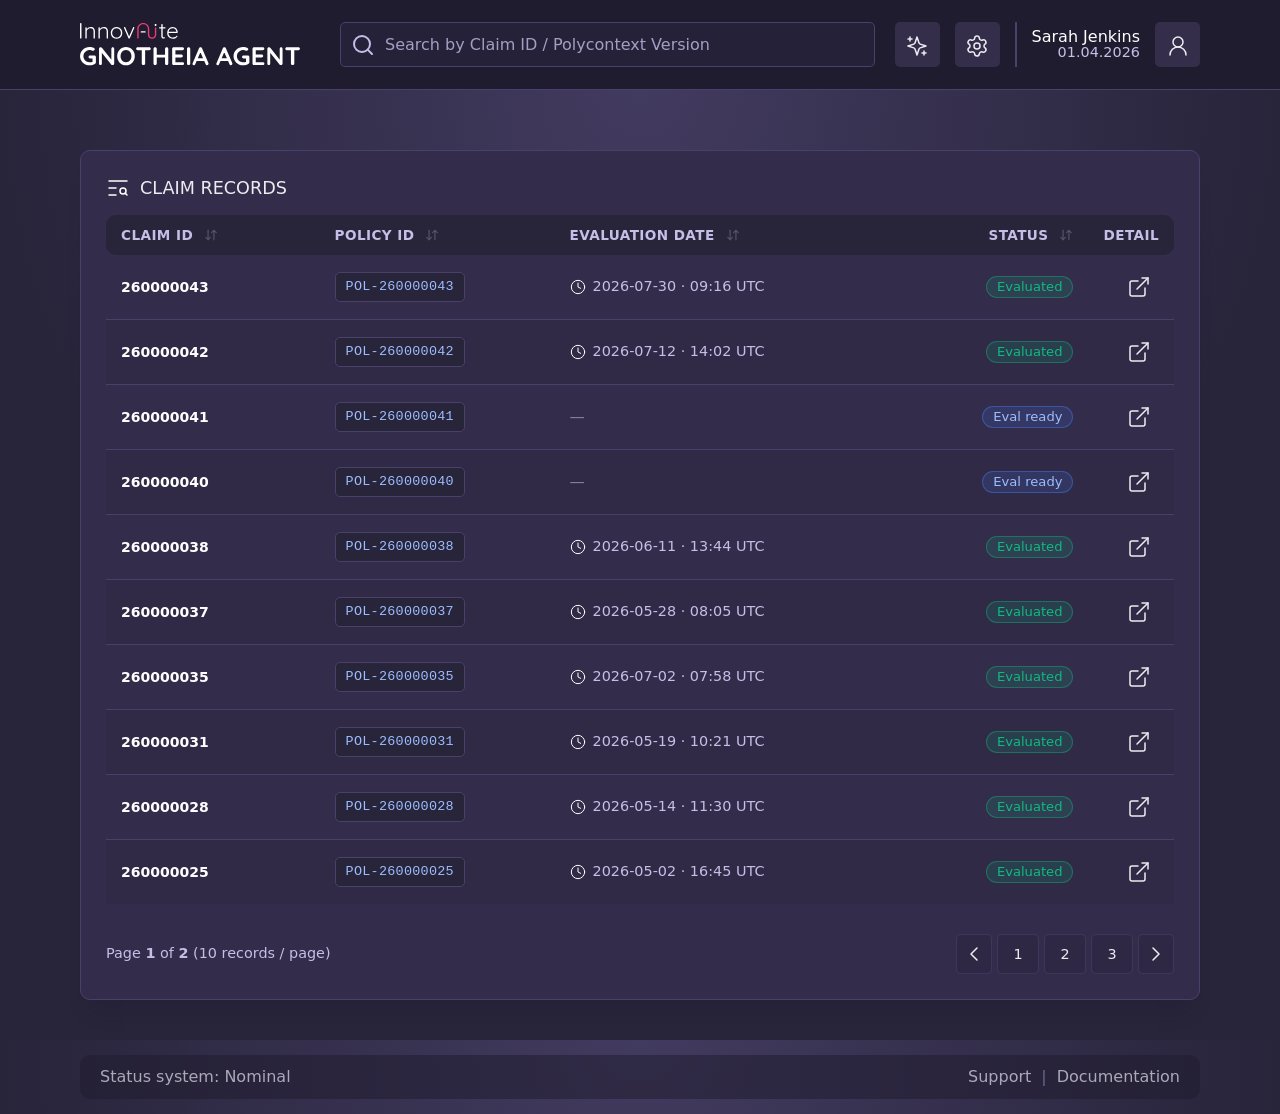
==== commit fb9d433c: "Update search placeholder to Search by Claim ID / Polycontext Version and add Rule 5 (no unsolicited" ====
--- a/index.html
+++ b/index.html
@@ -24,7 +24,7 @@
                   <path d="m21 21-4.34-4.34"></path>
                   <circle cx="11" cy="11" r="8"></circle>
                 </svg></div>
-              <input type="search" class="search-input-field" placeholder="Search by Claim ID / Policy ID" aria-label="Search by Claim ID / Policy ID" data-table-filter="claimsTable">
+              <input type="search" class="search-input-field" placeholder="Search by Claim ID / Polycontext Version" aria-label="Search by Claim ID / Polycontext Version" data-table-filter="claimsTable">
             </div>
           </div>
           <div>
@@ -37,7 +37,7 @@
                           <path d="m21 21-4.34-4.34"></path>
                           <circle cx="11" cy="11" r="8"></circle>
                         </svg></div>
-                      <input type="search" class="search-input-field" placeholder="Search by Claim ID / Policy ID" aria-label="Search by Claim ID / Policy ID" data-table-filter="claimsTable">
+                      <input type="search" class="search-input-field" placeholder="Search by Claim ID / Polycontext Version" aria-label="Search by Claim ID / Polycontext Version" data-table-filter="claimsTable">
                     </div>
                   </div>
                 </li>
